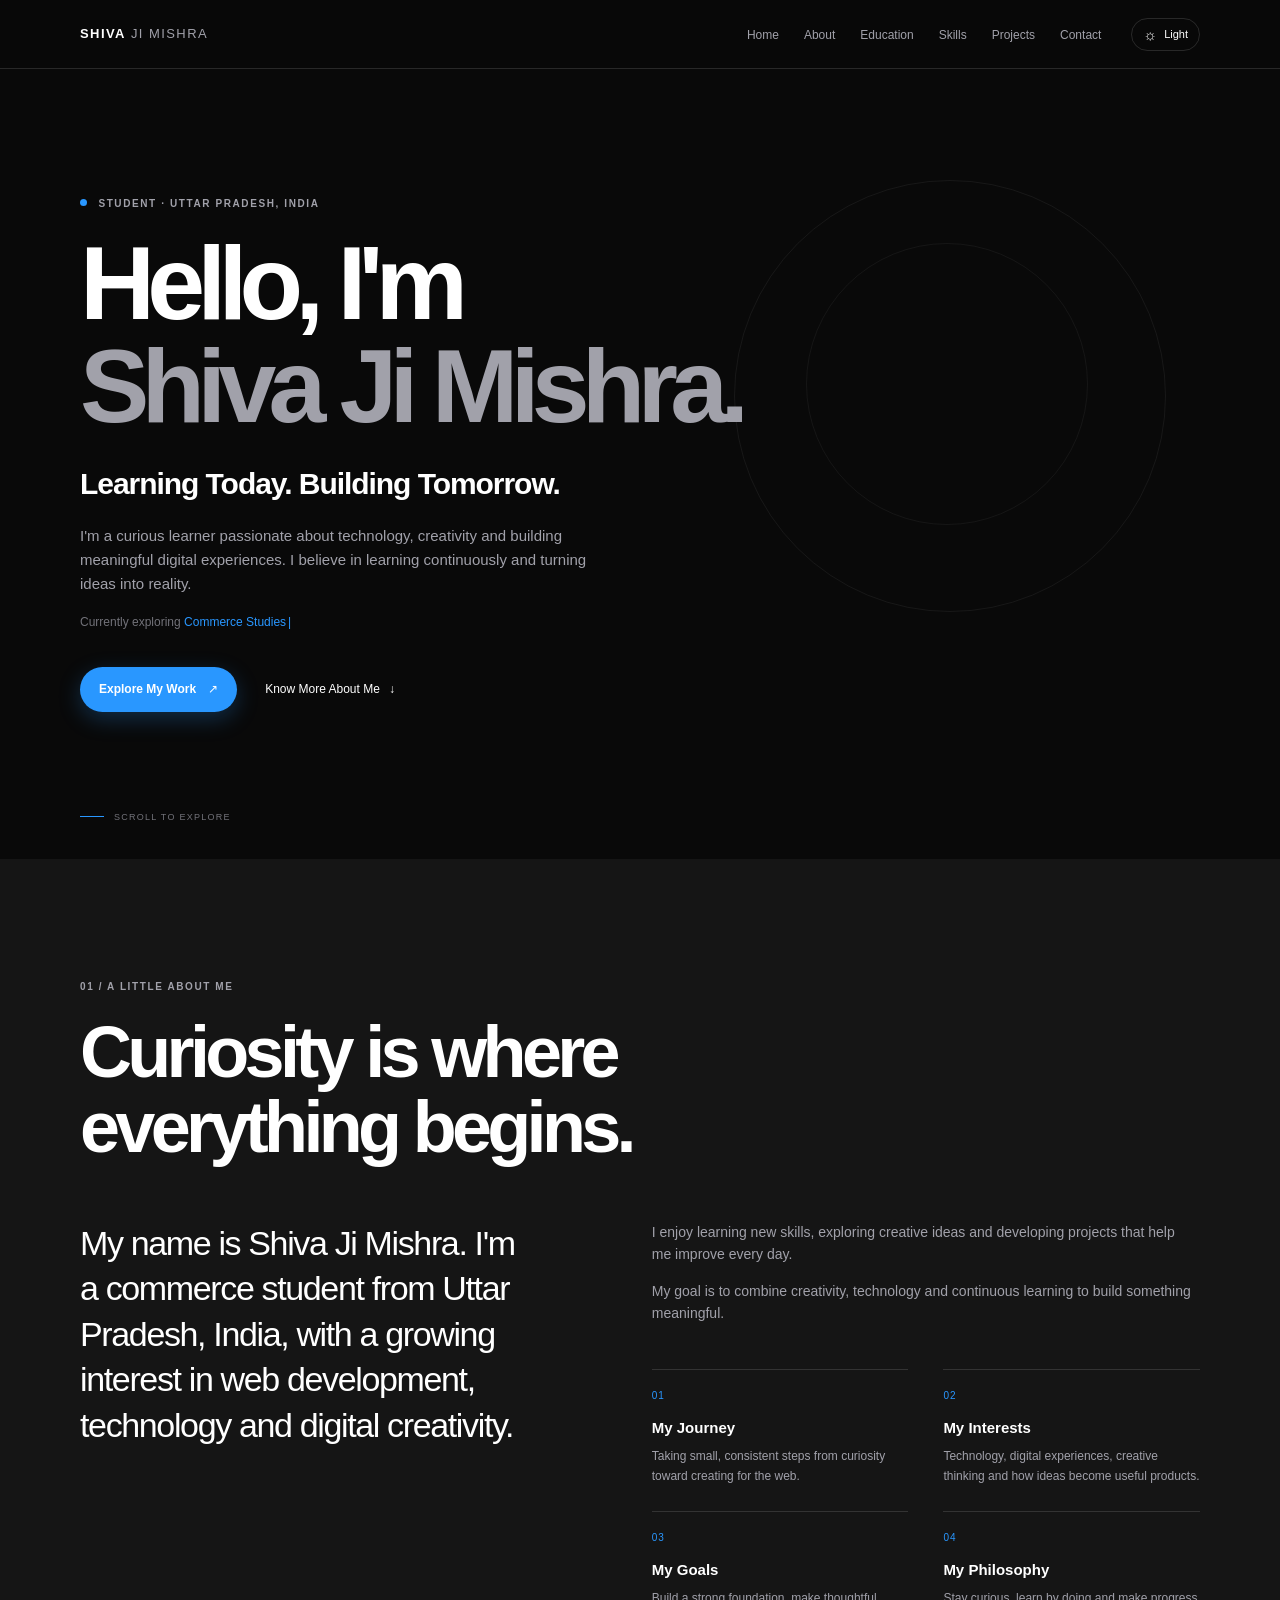
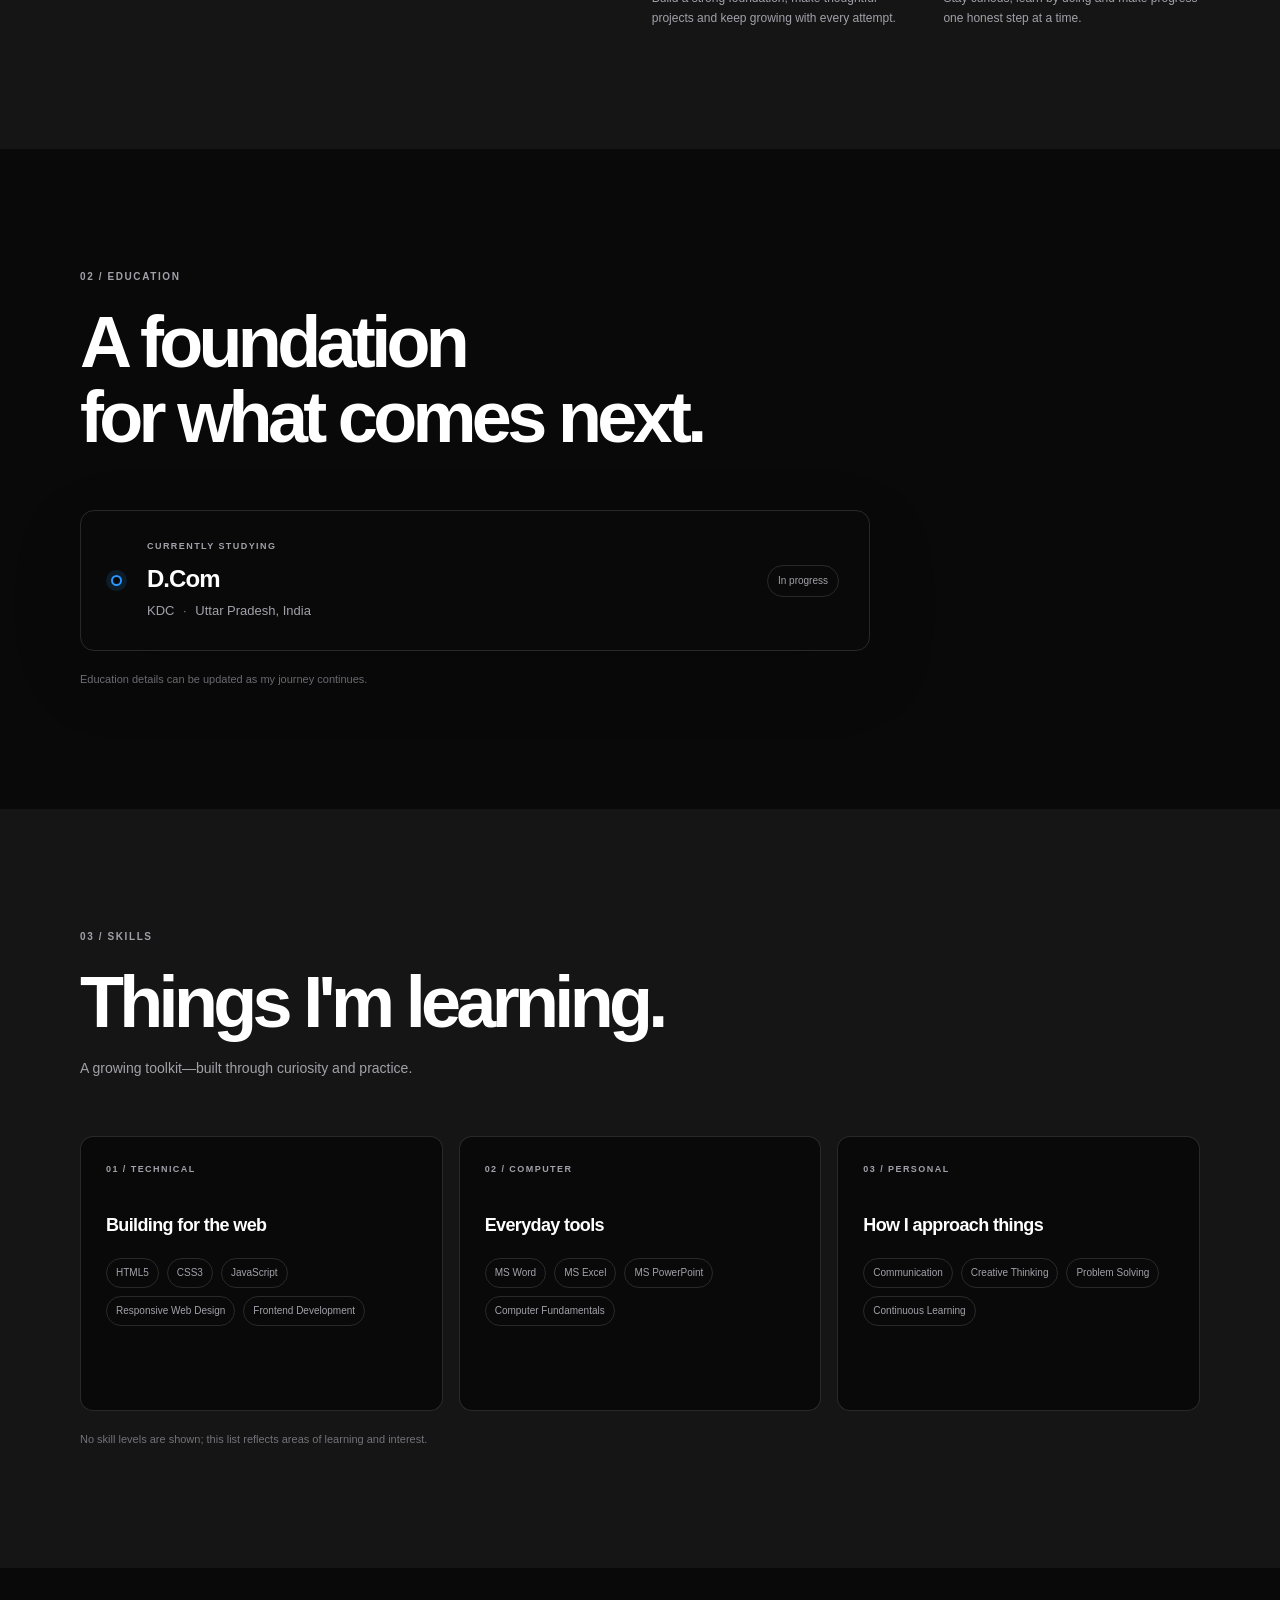
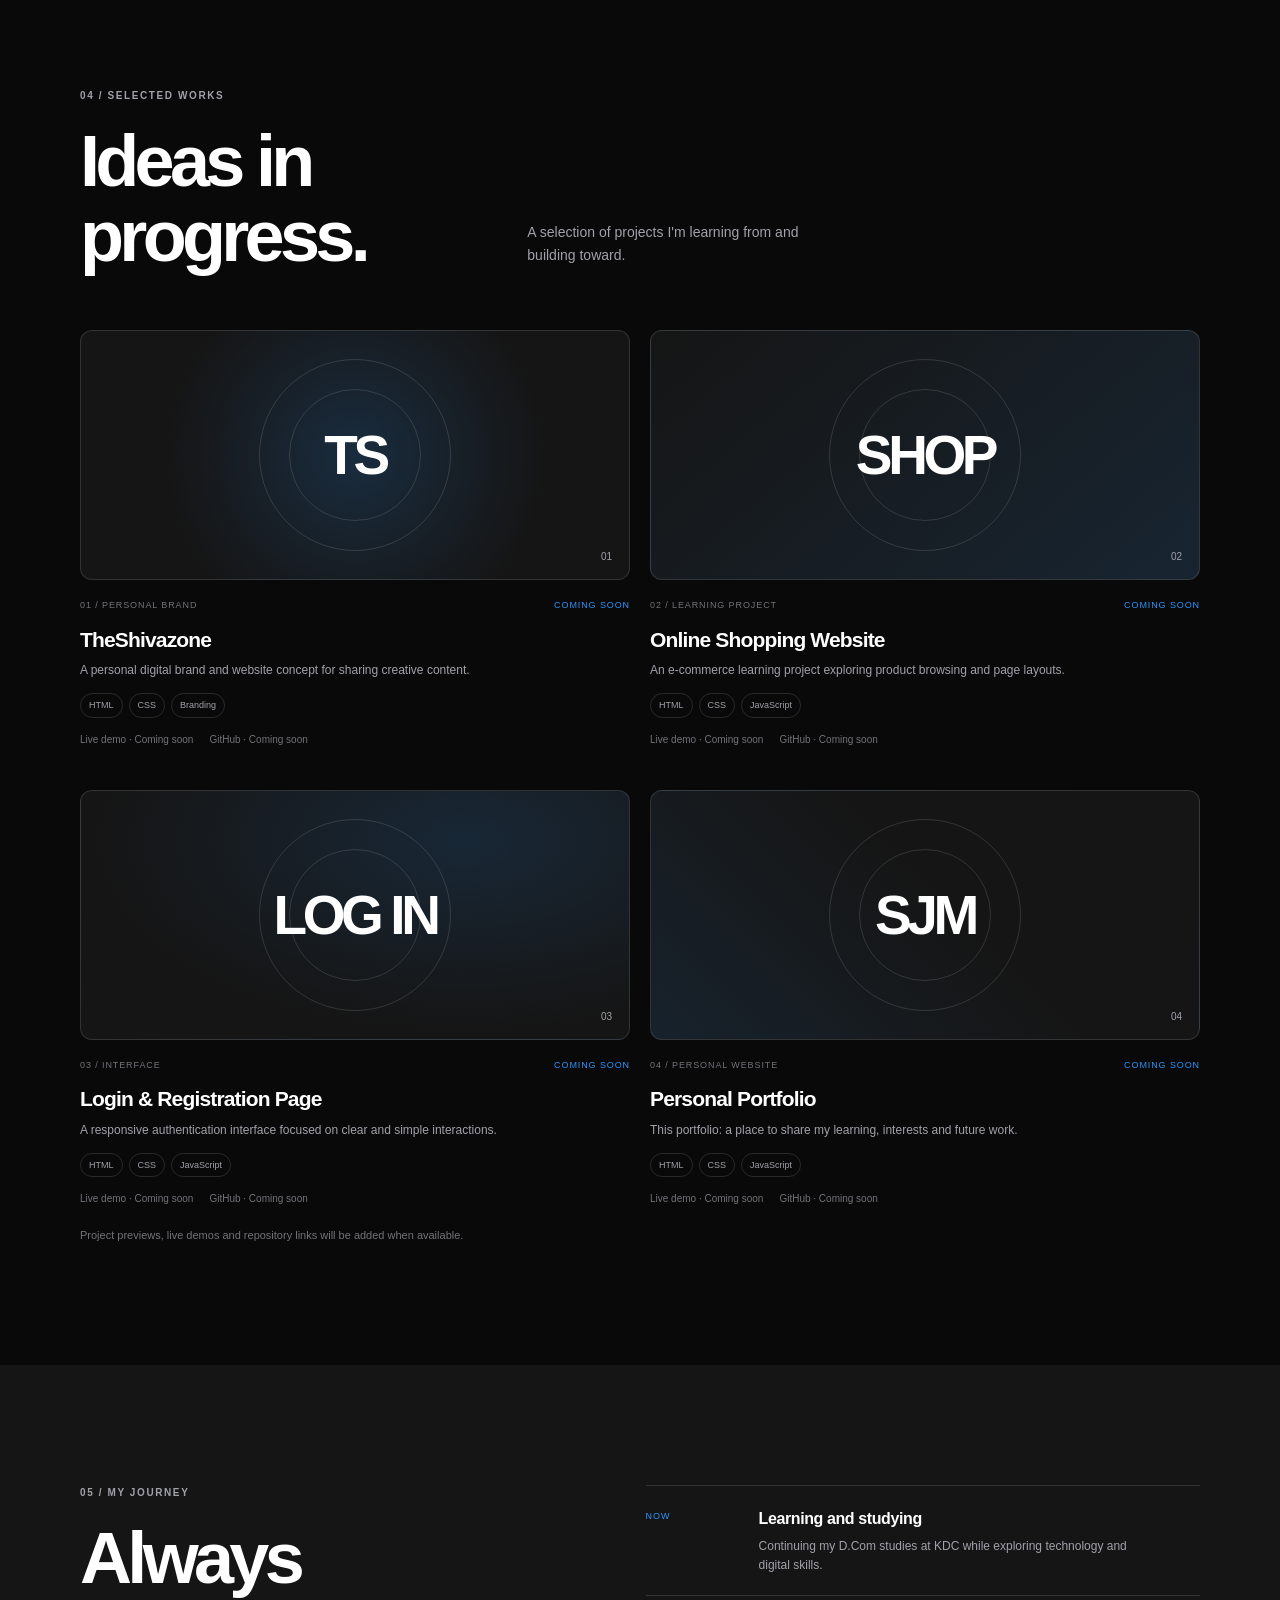
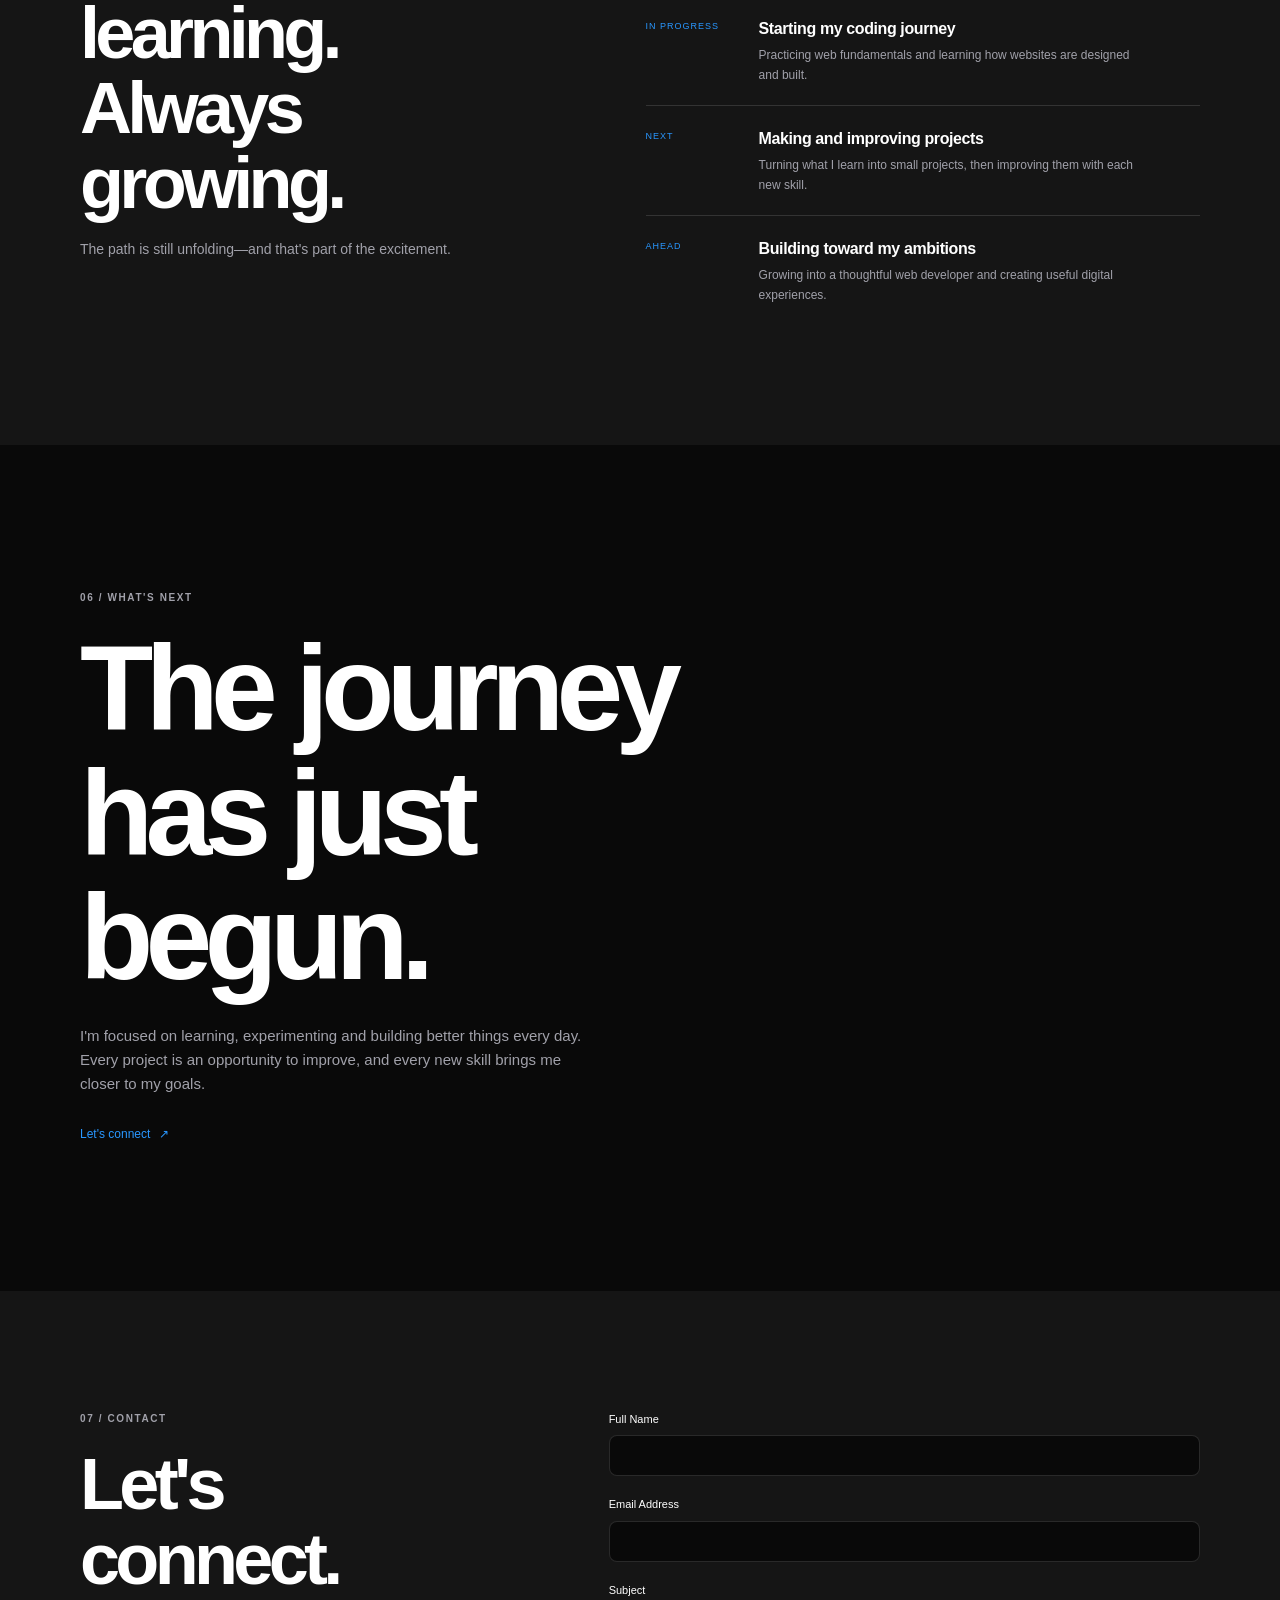
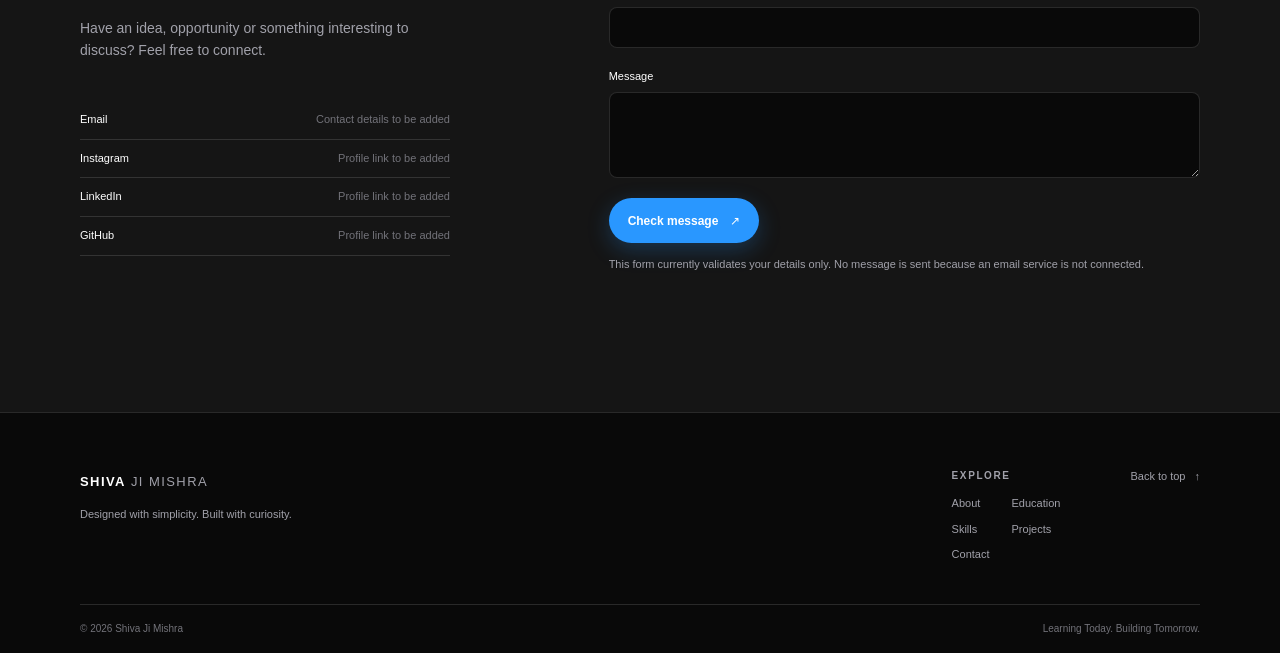
==== index.html @ 100d40f6 "Initial commit - Shiva Ji Mishra Portfolio" ====
<!doctype html>
<html lang="en" data-theme="dark">
<head>
  <meta charset="utf-8">
  <meta name="viewport" content="width=device-width, initial-scale=1">
  <meta name="color-scheme" content="dark light">
  <meta name="theme-color" content="#090909">
  <meta name="description" content="Explore the personal portfolio of Shiva Ji Mishra, featuring education, skills, web development projects and creative digital interests.">
  <meta property="og:type" content="website">
  <meta property="og:title" content="Shiva Ji Mishra | Personal Portfolio">
  <meta property="og:description" content="Learning today. Building tomorrow. Explore the work and journey of Shiva Ji Mishra.">
  <title>Shiva Ji Mishra | Personal Portfolio</title>
  <link rel="icon" href="data:image/svg+xml,%3Csvg xmlns='http://www.w3.org/2000/svg' viewBox='0 0 64 64'%3E%3Crect width='64' height='64' rx='16' fill='%23090909'/%3E%3Ctext x='50%25' y='54%25' dominant-baseline='middle' text-anchor='middle' font-family='Arial' font-size='30' font-weight='700' fill='white'%3ESM%3C/text%3E%3C/svg%3E">
  <link rel="stylesheet" href="css/style.css">
  <script src="js/script.js" defer></script>
</head>
<body>
  <a class="skip-link" href="#main">Skip to content</a>

  <header class="site-header">
    <nav class="nav shell" aria-label="Main navigation">
      <a class="wordmark" href="#home" aria-label="Shiva Ji Mishra, home">SHIVA <span>JI MISHRA</span></a>
      <button class="menu-toggle" type="button" aria-expanded="false" aria-controls="primary-menu" aria-label="Open navigation menu">
        <span></span><span></span>
      </button>
      <div class="nav-panel" id="primary-menu">
        <ul class="nav-links">
          <li><a href="#home">Home</a></li>
          <li><a href="#about">About</a></li>
          <li><a href="#education">Education</a></li>
          <li><a href="#skills">Skills</a></li>
          <li><a href="#projects">Projects</a></li>
          <li><a href="#contact">Contact</a></li>
        </ul>
        <button class="theme-toggle" type="button" aria-label="Switch to light mode" title="Switch to light mode">
          <span class="theme-icon" aria-hidden="true">☼</span>
          <span class="theme-label">Light</span>
        </button>
      </div>
    </nav>
  </header>

  <main id="main">
    <section class="hero section shell" id="home" aria-labelledby="hero-title">
      <div class="hero-copy reveal">
        <p class="eyebrow"><span class="status-dot"></span> STUDENT · UTTAR PRADESH, INDIA</p>
        <h1 id="hero-title">Hello, I'm<br><span class="hero-name">Shiva Ji Mishra.</span></h1>
        <p class="hero-tagline">Learning Today.<br class="mobile-break"> Building Tomorrow.</p>
        <p class="hero-intro">I'm a curious learner passionate about technology, creativity and building meaningful digital experiences. I believe in learning continuously and turning ideas into reality.</p>
        <p class="role-line">Currently exploring <span class="rotating-role" aria-live="polite">Web Development</span><span class="role-cursor" aria-hidden="true">|</span></p>
        <div class="hero-actions">
          <a class="button button-primary" href="#projects">Explore My Work <span aria-hidden="true">↗</span></a>
          <a class="text-link" href="#about">Know More About Me <span aria-hidden="true">↓</span></a>
        </div>
      </div>
      <a class="scroll-cue" href="#about" aria-label="Scroll to About section"><span></span> SCROLL TO EXPLORE</a>
    </section>

    <section class="section section-muted" id="about" aria-labelledby="about-title">
      <div class="shell">
        <div class="section-heading reveal">
          <p class="eyebrow">01 / A LITTLE ABOUT ME</p>
          <h2 id="about-title">Curiosity is where<br>everything begins.</h2>
        </div>
        <div class="about-layout">
          <p class="about-lead reveal">My name is Shiva Ji Mishra. I'm a commerce student from Uttar Pradesh, India, with a growing interest in web development, technology and digital creativity.</p>
          <div class="about-details reveal">
            <p>I enjoy learning new skills, exploring creative ideas and developing projects that help me improve every day.</p>
            <p>My goal is to combine creativity, technology and continuous learning to build something meaningful.</p>
            <div class="principles">
              <article><span>01</span><h3>My Journey</h3><p>Taking small, consistent steps from curiosity toward creating for the web.</p></article>
              <article><span>02</span><h3>My Interests</h3><p>Technology, digital experiences, creative thinking and how ideas become useful products.</p></article>
              <article><span>03</span><h3>My Goals</h3><p>Build a strong foundation, make thoughtful projects and keep growing with every attempt.</p></article>
              <article><span>04</span><h3>My Philosophy</h3><p>Stay curious, learn by doing and make progress one honest step at a time.</p></article>
            </div>
          </div>
        </div>
      </div>
    </section>

    <section class="section shell" id="education" aria-labelledby="education-title">
      <div class="section-heading reveal">
        <p class="eyebrow">02 / EDUCATION</p>
        <h2 id="education-title">A foundation<br>for what comes next.</h2>
      </div>
      <div class="education-card reveal">
        <div class="timeline-mark" aria-hidden="true"></div>
        <div>
          <p class="eyebrow">CURRENTLY STUDYING</p>
          <h3>D.Com</h3>
          <p>KDC <span class="separator">·</span> Uttar Pradesh, India</p>
        </div>
        <span class="education-status">In progress</span>
      </div>
      <p class="section-note">Education details can be updated as my journey continues.</p>
    </section>

    <section class="section section-muted" id="skills" aria-labelledby="skills-title">
      <div class="shell">
        <div class="section-heading reveal">
          <p class="eyebrow">03 / SKILLS</p>
          <h2 id="skills-title">Things I'm learning.</h2>
          <p class="heading-note">A growing toolkit—built through curiosity and practice.</p>
        </div>
        <div class="skill-grid">
          <article class="skill-card reveal">
            <p class="eyebrow">01 / TECHNICAL</p><h3>Building for the web</h3>
            <ul><li>HTML5</li><li>CSS3</li><li>JavaScript</li><li>Responsive Web Design</li><li>Frontend Development</li></ul>
          </article>
          <article class="skill-card reveal">
            <p class="eyebrow">02 / COMPUTER</p><h3>Everyday tools</h3>
            <ul><li>MS Word</li><li>MS Excel</li><li>MS PowerPoint</li><li>Computer Fundamentals</li></ul>
          </article>
          <article class="skill-card reveal">
            <p class="eyebrow">03 / PERSONAL</p><h3>How I approach things</h3>
            <ul><li>Communication</li><li>Creative Thinking</li><li>Problem Solving</li><li>Continuous Learning</li></ul>
          </article>
        </div>
        <p class="section-note">No skill levels are shown; this list reflects areas of learning and interest.</p>
      </div>
    </section>

    <section class="section shell" id="projects" aria-labelledby="projects-title">
      <div class="section-heading section-heading-row reveal">
        <div><p class="eyebrow">04 / SELECTED WORKS</p><h2 id="projects-title">Ideas in progress.</h2></div>
        <p class="heading-note">A selection of projects I'm learning from and building toward.</p>
      </div>
      <div class="project-grid">
        <article class="project-card reveal">
          <div class="project-art project-art-one" aria-hidden="true"><span>TS</span><i>01</i></div>
          <div class="project-meta"><span>01 / PERSONAL BRAND</span><span class="coming-soon">COMING SOON</span></div>
          <h3>TheShivazone</h3><p>A personal digital brand and website concept for sharing creative content.</p>
          <ul class="tag-list"><li>HTML</li><li>CSS</li><li>Branding</li></ul>
          <p class="project-links"><span>Live demo · Coming soon</span><span>GitHub · Coming soon</span></p>
        </article>
        <article class="project-card reveal">
          <div class="project-art project-art-two" aria-hidden="true"><span>SHOP</span><i>02</i></div>
          <div class="project-meta"><span>02 / LEARNING PROJECT</span><span class="coming-soon">COMING SOON</span></div>
          <h3>Online Shopping Website</h3><p>An e-commerce learning project exploring product browsing and page layouts.</p>
          <ul class="tag-list"><li>HTML</li><li>CSS</li><li>JavaScript</li></ul>
          <p class="project-links"><span>Live demo · Coming soon</span><span>GitHub · Coming soon</span></p>
        </article>
        <article class="project-card reveal">
          <div class="project-art project-art-three" aria-hidden="true"><span>LOG IN</span><i>03</i></div>
          <div class="project-meta"><span>03 / INTERFACE</span><span class="coming-soon">COMING SOON</span></div>
          <h3>Login &amp; Registration Page</h3><p>A responsive authentication interface focused on clear and simple interactions.</p>
          <ul class="tag-list"><li>HTML</li><li>CSS</li><li>JavaScript</li></ul>
          <p class="project-links"><span>Live demo · Coming soon</span><span>GitHub · Coming soon</span></p>
        </article>
        <article class="project-card reveal">
          <div class="project-art project-art-four" aria-hidden="true"><span>SJM</span><i>04</i></div>
          <div class="project-meta"><span>04 / PERSONAL WEBSITE</span><span class="coming-soon">COMING SOON</span></div>
          <h3>Personal Portfolio</h3><p>This portfolio: a place to share my learning, interests and future work.</p>
          <ul class="tag-list"><li>HTML</li><li>CSS</li><li>JavaScript</li></ul>
          <p class="project-links"><span>Live demo · Coming soon</span><span>GitHub · Coming soon</span></p>
        </article>
      </div>
      <p class="section-note">Project previews, live demos and repository links will be added when available.</p>
    </section>

    <section class="section section-muted" id="journey" aria-labelledby="journey-title">
      <div class="shell journey-layout">
        <div class="section-heading reveal">
          <p class="eyebrow">05 / MY JOURNEY</p>
          <h2 id="journey-title">Always learning.<br>Always growing.</h2>
          <p class="heading-note">The path is still unfolding—and that's part of the excitement.</p>
        </div>
        <ol class="journey-list">
          <li class="reveal"><span>NOW</span><div><h3>Learning and studying</h3><p>Continuing my D.Com studies at KDC while exploring technology and digital skills.</p></div></li>
          <li class="reveal"><span>IN PROGRESS</span><div><h3>Starting my coding journey</h3><p>Practicing web fundamentals and learning how websites are designed and built.</p></div></li>
          <li class="reveal"><span>NEXT</span><div><h3>Making and improving projects</h3><p>Turning what I learn into small projects, then improving them with each new skill.</p></div></li>
          <li class="reveal"><span>AHEAD</span><div><h3>Building toward my ambitions</h3><p>Growing into a thoughtful web developer and creating useful digital experiences.</p></div></li>
        </ol>
      </div>
    </section>

    <section class="future-section section shell reveal" aria-labelledby="future-title">
      <p class="eyebrow">06 / WHAT'S NEXT</p>
      <h2 id="future-title">The journey<br>has just begun.</h2>
      <p>I'm focused on learning, experimenting and building better things every day. Every project is an opportunity to improve, and every new skill brings me closer to my goals.</p>
      <a class="text-link" href="#contact">Let's connect <span aria-hidden="true">↗</span></a>
    </section>

    <section class="section section-muted" id="contact" aria-labelledby="contact-title">
      <div class="shell contact-layout">
        <div class="contact-copy reveal">
          <p class="eyebrow">07 / CONTACT</p>
          <h2 id="contact-title">Let's<br>connect.</h2>
          <p>Have an idea, opportunity or something interesting to discuss? Feel free to connect.</p>
          <div class="contact-links" aria-label="Social profiles">
            <p>Email <span>Contact details to be added</span></p>
            <p>Instagram <span>Profile link to be added</span></p>
            <p>LinkedIn <span>Profile link to be added</span></p>
            <p>GitHub <span>Profile link to be added</span></p>
          </div>
        </div>
        <form class="contact-form reveal" id="contact-form" novalidate>
          <label for="full-name">Full Name</label>
          <input id="full-name" name="name" type="text" autocomplete="name" required minlength="2">
          <label for="email">Email Address</label>
          <input id="email" name="email" type="email" autocomplete="email" required>
          <label for="subject">Subject</label>
          <input id="subject" name="subject" type="text" required>
          <label for="message">Message</label>
          <textarea id="message" name="message" rows="4" required minlength="10"></textarea>
          <button class="button button-primary" type="submit">Check message <span aria-hidden="true">↗</span></button>
          <p class="form-status" id="form-status" role="status" aria-live="polite">This form currently validates your details only. No message is sent because an email service is not connected.</p>
        </form>
      </div>
    </section>
  </main>

  <footer class="site-footer">
    <div class="shell footer-top">
      <div><a class="wordmark" href="#home">SHIVA <span>JI MISHRA</span></a><p>Designed with simplicity. Built with curiosity.</p></div>
      <div class="footer-nav"><p class="eyebrow">EXPLORE</p><a href="#about">About</a><a href="#education">Education</a><a href="#skills">Skills</a><a href="#projects">Projects</a><a href="#contact">Contact</a></div>
      <a class="back-to-top" href="#home">Back to top <span aria-hidden="true">↑</span></a>
    </div>
    <div class="shell footer-bottom"><span>© <span id="current-year"></span> Shiva Ji Mishra</span><span>Learning Today. Building Tomorrow.</span></div>
  </footer>
</body>
</html>
---- css/style.css ----
:root {
  color-scheme: dark;
  --bg: #090909;
  --surface: #151515;
  --surface-raised: #1b1b1d;
  --text: #fff;
  --muted: #a1a1aa;
  --faint: #727279;
  --accent: #2997ff;
  --line: rgba(255, 255, 255, .13);
  --header: rgba(9, 9, 9, .82);
  --shadow: 0 24px 70px rgba(0, 0, 0, .16);
  font-family: -apple-system, BlinkMacSystemFont, "Segoe UI", sans-serif;
  font-synthesis: none;
  text-rendering: optimizeLegibility;
  scroll-behavior: smooth;
  scroll-padding-top: 84px;
}

:root[data-theme="light"] {
  color-scheme: light;
  --bg: #fff;
  --surface: #f5f5f7;
  --surface-raised: #fff;
  --text: #1d1d1f;
  --muted: #6e6e73;
  --faint: #86868b;
  --accent: #0071e3;
  --line: rgba(29, 29, 31, .14);
  --header: rgba(255, 255, 255, .84);
  --shadow: 0 24px 70px rgba(29, 29, 31, .08);
}

* { box-sizing: border-box; }
body { margin: 0; background: var(--bg); color: var(--text); line-height: 1.6; transition: background-color .3s ease, color .3s ease; }
body, button, input, textarea { font-family: -apple-system, BlinkMacSystemFont, "Segoe UI", sans-serif; }
button, a { -webkit-tap-highlight-color: transparent; }
a { color: inherit; }
button { color: inherit; }
::selection { background: var(--accent); color: #fff; }
.shell { width: min(1120px, calc(100% - 64px)); margin-inline: auto; }
.section { padding-block: 120px; }
.section-muted { background: var(--surface); transition: background-color .3s ease; }
.skip-link { position: fixed; z-index: 1000; top: 10px; left: 10px; padding: 10px 14px; color: #fff; background: var(--accent); border-radius: 8px; transform: translateY(-160%); }
.skip-link:focus { transform: translateY(0); }

.site-header { position: sticky; z-index: 50; top: 0; background: var(--header); border-bottom: 1px solid var(--line); backdrop-filter: blur(18px); -webkit-backdrop-filter: blur(18px); }
.nav { min-height: 68px; display: flex; align-items: center; justify-content: space-between; gap: 30px; }
.wordmark { display: inline-flex; gap: 5px; text-decoration: none; font-size: 13px; font-weight: 750; letter-spacing: .11em; white-space: nowrap; }
.wordmark span { color: var(--muted); font-weight: 500; }
.nav-panel, .nav-links { display: flex; align-items: center; }
.nav-panel { gap: 30px; }
.nav-links { gap: 25px; padding: 0; margin: 0; list-style: none; }
.nav-links a, .footer-nav a { color: var(--muted); text-decoration: none; font-size: 12px; transition: color .2s ease; }
.nav-links a:hover, .footer-nav a:hover, .text-link:hover, .back-to-top:hover { color: var(--accent); }
.theme-toggle { display: inline-flex; align-items: center; gap: 7px; padding: 8px 11px; background: transparent; border: 1px solid var(--line); border-radius: 999px; font-size: 11px; cursor: pointer; transition: border-color .2s ease, color .2s ease; }
.theme-toggle:hover { border-color: var(--accent); color: var(--accent); }
.theme-icon { font-size: 15px; line-height: 1; }
.menu-toggle { display: none; }

.hero { position: relative; min-height: min(790px, calc(100svh - 68px)); display: flex; align-items: center; padding-block: 105px 125px; }
.hero::after { position: absolute; z-index: -1; top: 14%; right: 3%; width: min(38vw, 430px); aspect-ratio: 1; border: 1px solid var(--line); border-radius: 50%; content: ""; opacity: .46; }
.hero::before { position: absolute; z-index: -1; top: 22%; right: 10%; width: min(24vw, 280px); aspect-ratio: 1; border: 1px solid var(--line); border-radius: 50%; content: ""; opacity: .4; }
.hero-copy { max-width: 760px; }
.eyebrow { margin: 0 0 20px; color: var(--muted); font-size: 10px; font-weight: 650; letter-spacing: .16em; }
.status-dot { display: inline-block; width: 7px; height: 7px; margin-right: 7px; background: var(--accent); border-radius: 50%; vertical-align: 1px; }
h1, h2, h3, p { margin-top: 0; }
.hero h1 { margin-bottom: 22px; font-size: clamp(52px, 8.5vw, 104px); line-height: .99; letter-spacing: -.075em; font-weight: 650; }
.hero-name { color: var(--muted); }
.hero-tagline { margin-bottom: 16px; font-size: clamp(20px, 2.8vw, 30px); font-weight: 550; letter-spacing: -.035em; }
.hero-intro { max-width: 530px; margin-bottom: 17px; color: var(--muted); font-size: 15px; }
.role-line { min-height: 25px; margin-bottom: 29px; color: var(--faint); font-size: 12px; }
.rotating-role { color: var(--accent); }
.role-cursor { margin-left: 2px; color: var(--accent); animation: blink 1s step-end infinite; }
@keyframes blink { 50% { opacity: 0; } }
.hero-actions { display: flex; align-items: center; gap: 28px; }
.button { display: inline-flex; min-height: 45px; align-items: center; justify-content: center; gap: 12px; padding: 0 19px; border: 0; border-radius: 999px; font-size: 12px; font-weight: 600; text-decoration: none; cursor: pointer; transition: transform .2s ease, background-color .2s ease, box-shadow .2s ease; }
.button:hover { transform: translateY(-2px); }
.button-primary { background: var(--accent); color: #fff; box-shadow: 0 7px 22px color-mix(in srgb, var(--accent) 25%, transparent); }
.button-primary:hover { box-shadow: 0 10px 28px color-mix(in srgb, var(--accent) 38%, transparent); }
.text-link { display: inline-flex; align-items: center; gap: 9px; color: var(--text); font-size: 12px; text-decoration: none; transition: color .2s ease; }
.scroll-cue { position: absolute; bottom: 35px; left: 0; display: flex; align-items: center; gap: 10px; color: var(--faint); font-size: 9px; letter-spacing: .14em; text-decoration: none; }
.scroll-cue span { width: 24px; height: 1px; background: var(--accent); }
.mobile-break { display: none; }

.section-heading { max-width: 740px; margin-bottom: 56px; }
.section-heading h2, .contact-copy h2, .future-section h2 { margin: 0; font-size: clamp(42px, 6vw, 72px); font-weight: 600; line-height: 1.04; letter-spacing: -.065em; }
.heading-note { max-width: 380px; margin: 18px 0 0; color: var(--muted); font-size: 14px; }
.about-layout { display: grid; grid-template-columns: .9fr 1.1fr; gap: 11%; align-items: start; }
.about-lead { margin: 0; font-size: clamp(23px, 3vw, 34px); line-height: 1.34; letter-spacing: -.04em; }
.about-details { color: var(--muted); font-size: 14px; }
.about-details > p { max-width: 540px; }
.principles { display: grid; grid-template-columns: 1fr 1fr; gap: 25px 35px; margin-top: 45px; }
.principles article { border-top: 1px solid var(--line); padding-top: 13px; }
.principles article > span { color: var(--accent); font-size: 10px; letter-spacing: .1em; }
.principles h3 { margin: 10px 0 6px; color: var(--text); font-size: 15px; }
.principles p { margin: 0; font-size: 12px; line-height: 1.7; }

.education-card { position: relative; display: flex; align-items: center; gap: 25px; max-width: 790px; padding: 28px 30px; border: 1px solid var(--line); border-radius: 14px; box-shadow: var(--shadow); }
.timeline-mark { width: 11px; height: 11px; flex: 0 0 auto; border: 2px solid var(--accent); border-radius: 50%; box-shadow: 0 0 0 5px color-mix(in srgb, var(--accent) 13%, transparent); }
.education-card .eyebrow { margin-bottom: 6px; font-size: 9px; }
.education-card h3 { margin: 0 0 3px; font-size: 24px; letter-spacing: -.04em; }
.education-card p:last-child { margin: 0; color: var(--muted); font-size: 13px; }
.separator { padding-inline: 5px; color: var(--faint); }
.education-status { margin-left: auto; padding: 7px 10px; border: 1px solid var(--line); border-radius: 999px; color: var(--muted); font-size: 10px; white-space: nowrap; }
.section-note { margin: 20px 0 0; color: var(--faint); font-size: 11px; }

.skill-grid { display: grid; grid-template-columns: repeat(3, 1fr); gap: 16px; }
.skill-card { min-height: 275px; padding: 25px; background: var(--bg); border: 1px solid var(--line); border-radius: 13px; transition: transform .25s ease, border-color .25s ease, background-color .3s ease; }
.skill-card:hover { transform: translateY(-4px); border-color: color-mix(in srgb, var(--accent) 58%, var(--line)); }
.skill-card .eyebrow { margin-bottom: 35px; font-size: 9px; }
.skill-card h3 { margin-bottom: 18px; font-size: 18px; letter-spacing: -.035em; }
.skill-card ul, .tag-list { display: flex; flex-wrap: wrap; gap: 8px; padding: 0; margin: 0; list-style: none; }
.skill-card li, .tag-list li { padding: 6px 9px; border: 1px solid var(--line); border-radius: 999px; color: var(--muted); font-size: 10px; }

.section-heading-row { display: flex; align-items: end; justify-content: space-between; gap: 30px; }
.section-heading-row .heading-note { margin: 0 0 8px; }
.project-grid { display: grid; grid-template-columns: repeat(2, 1fr); gap: 42px 20px; }
.project-card { min-width: 0; }
.project-art { position: relative; display: grid; min-height: 250px; place-items: center; overflow: hidden; border: 1px solid var(--line); border-radius: 12px; background: var(--surface); transition: transform .35s ease, border-color .35s ease; }
.project-card:hover .project-art { transform: translateY(-4px); border-color: color-mix(in srgb, var(--accent) 45%, var(--line)); }
.project-art::before, .project-art::after { position: absolute; width: 190px; height: 190px; border: 1px solid var(--line); border-radius: 50%; content: ""; }
.project-art::after { width: 130px; height: 130px; }
.project-art span { position: relative; z-index: 1; color: var(--text); font-size: clamp(29px, 5vw, 55px); font-weight: 700; letter-spacing: -.08em; }
.project-art i { position: absolute; right: 17px; bottom: 14px; color: var(--muted); font-size: 10px; font-style: normal; }
.project-art-one { background: radial-gradient(circle at center, color-mix(in srgb, var(--accent) 18%, var(--surface)), var(--surface) 63%); }
.project-art-two { background: linear-gradient(140deg, var(--surface), color-mix(in srgb, var(--accent) 12%, var(--surface))); }
.project-art-three { background: radial-gradient(ellipse at 70% 20%, color-mix(in srgb, var(--accent) 14%, var(--surface)), var(--surface) 68%); }
.project-art-four { background: linear-gradient(45deg, color-mix(in srgb, var(--accent) 10%, var(--surface)), var(--surface) 55%); }
.project-meta { display: flex; justify-content: space-between; gap: 10px; margin-top: 18px; color: var(--faint); font-size: 9px; letter-spacing: .1em; }
.coming-soon { color: var(--accent); white-space: nowrap; }
.project-card h3 { margin: 10px 0 5px; font-size: 21px; letter-spacing: -.04em; }
.project-card > p:not(.project-links) { max-width: 460px; margin-bottom: 13px; color: var(--muted); font-size: 12px; }
.tag-list { gap: 6px; }
.tag-list li { padding: 4px 8px; font-size: 9px; }
.project-links { display: flex; flex-wrap: wrap; gap: 7px 16px; margin: 14px 0 0; color: var(--faint); font-size: 10px; }

.journey-layout { display: grid; grid-template-columns: .9fr 1.1fr; gap: 10%; }
.journey-layout .section-heading { margin-bottom: 0; }
.journey-list { padding: 0; margin: 0; list-style: none; }
.journey-list li { display: grid; grid-template-columns: 95px 1fr; gap: 18px; padding: 20px 0; border-top: 1px solid var(--line); }
.journey-list li > span { padding-top: 3px; color: var(--accent); font-size: 9px; letter-spacing: .11em; }
.journey-list h3 { margin: 0 0 5px; font-size: 16px; letter-spacing: -.025em; }
.journey-list p { max-width: 390px; margin: 0; color: var(--muted); font-size: 12px; }

.future-section { padding-block: 145px; }
.future-section h2 { max-width: 740px; font-size: clamp(56px, 10vw, 120px); }
.future-section > p:not(.eyebrow) { max-width: 520px; margin: 24px 0; color: var(--muted); font-size: 15px; }
.future-section .text-link { color: var(--accent); }

.contact-layout { display: grid; grid-template-columns: .8fr 1.2fr; gap: 12%; }
.contact-copy h2 { margin-bottom: 20px; }
.contact-copy > p:not(.eyebrow) { max-width: 330px; color: var(--muted); font-size: 14px; }
.contact-links { margin-top: 40px; }
.contact-links p { display: flex; justify-content: space-between; gap: 15px; max-width: 370px; padding: 10px 0; margin: 0; border-bottom: 1px solid var(--line); font-size: 11px; }
.contact-links span { color: var(--faint); text-align: right; }
.contact-form { display: grid; grid-template-columns: 1fr; }
.contact-form label { margin: 0 0 7px; font-size: 11px; }
.contact-form input, .contact-form textarea { width: 100%; margin-bottom: 20px; padding: 12px 13px; border: 1px solid var(--line); border-radius: 8px; outline: none; background: var(--bg); color: var(--text); font-size: 13px; transition: border-color .2s ease; }
.contact-form input:focus, .contact-form textarea:focus { border-color: var(--accent); }
.contact-form textarea { resize: vertical; }
.contact-form .button { justify-self: start; }
.form-status { min-height: 36px; margin: 13px 0 0; color: var(--muted); font-size: 11px; }

.site-footer { padding-top: 55px; border-top: 1px solid var(--line); }
.footer-top { display: grid; grid-template-columns: 1fr auto auto; align-items: start; gap: 70px; padding-bottom: 40px; }
.footer-top > div:first-child > p { margin: 12px 0 0; color: var(--muted); font-size: 11px; }
.footer-nav { display: grid; grid-template-columns: repeat(2, auto); gap: 8px 22px; }
.footer-nav .eyebrow { grid-column: 1 / -1; margin: 0 0 3px; }
.footer-nav a { font-size: 11px; }
.back-to-top { display: inline-flex; gap: 9px; color: var(--muted); font-size: 11px; text-decoration: none; transition: color .2s ease; }
.footer-bottom { display: flex; justify-content: space-between; gap: 20px; padding-block: 16px; border-top: 1px solid var(--line); color: var(--faint); font-size: 10px; }

.js .reveal { opacity: 0; transform: translateY(15px); transition: opacity .65s ease, transform .65s ease; }
.js .reveal.is-visible { opacity: 1; transform: translateY(0); }
:focus-visible { outline: 2px solid var(--accent); outline-offset: 4px; }

@media (max-width: 900px) {
  .shell { width: min(100% - 48px, 720px); }
  .section { padding-block: 90px; }
  .nav { min-height: 64px; }
  .menu-toggle { display: flex; width: 38px; height: 38px; flex-direction: column; align-items: center; justify-content: center; gap: 5px; border: 1px solid var(--line); border-radius: 50%; background: transparent; cursor: pointer; }
  .menu-toggle span { width: 14px; height: 1px; background: var(--text); transition: transform .2s ease; }
  .menu-toggle[aria-expanded="true"] span:first-child { transform: translateY(3px) rotate(45deg); }
  .menu-toggle[aria-expanded="true"] span:last-child { transform: translateY(-3px) rotate(-45deg); }
  .nav-panel { position: absolute; top: 64px; right: 0; left: 0; display: none; align-items: stretch; gap: 18px; padding: 20px 24px 24px; border-bottom: 1px solid var(--line); background: var(--bg); }
  .nav-panel.is-open { display: flex; flex-direction: column; }
  .nav-links { display: grid; grid-template-columns: repeat(2, 1fr); gap: 0; }
  .nav-links li { border-bottom: 1px solid var(--line); }
  .nav-links a { display: block; padding: 12px 0; font-size: 14px; }
  .theme-toggle { align-self: flex-start; }
  .hero { min-height: 720px; }
  .hero::after { right: 0; opacity: .25; }
  .hero::before { right: 8%; opacity: .2; }
  .about-layout, .journey-layout { grid-template-columns: 1fr; gap: 42px; }
  .about-lead { max-width: 650px; }
  .skill-grid { grid-template-columns: 1fr 1fr; }
  .skill-card:last-child { grid-column: 1 / -1; min-height: auto; }
  .contact-layout { grid-template-columns: 1fr 1.1fr; gap: 8%; }
}

@media (max-width: 600px) {
  .shell { width: calc(100% - 40px); }
  .section { padding-block: 76px; }
  .wordmark { font-size: 11px; }
  .hero { min-height: calc(100svh - 64px); min-height: max(650px, calc(100svh - 64px)); align-items: center; padding-block: 70px 100px; }
  .hero::after { top: 15%; right: -25%; width: 75vw; }
  .hero::before { top: 23%; right: -10%; width: 48vw; }
  .hero h1 { font-size: clamp(48px, 13vw, 72px); }
  .hero-intro { font-size: 14px; }
  .hero-actions { align-items: flex-start; flex-direction: column; gap: 18px; }
  .scroll-cue { bottom: 27px; }
  .mobile-break { display: initial; }
  .section-heading { margin-bottom: 37px; }
  .section-heading h2, .contact-copy h2 { font-size: clamp(40px, 11vw, 58px); }
  .principles { gap: 20px 15px; margin-top: 32px; }
  .principles p { font-size: 11px; }
  .education-card { align-items: flex-start; gap: 15px; padding: 22px 18px; }
  .education-status { align-self: center; padding: 6px 8px; font-size: 9px; }
  .skill-grid, .project-grid { grid-template-columns: 1fr; }
  .skill-card, .skill-card:last-child { min-height: auto; grid-column: auto; }
  .skill-card .eyebrow { margin-bottom: 23px; }
  .section-heading-row { align-items: flex-start; flex-direction: column; gap: 12px; }
  .project-art { min-height: 210px; }
  .journey-list li { grid-template-columns: 76px 1fr; gap: 12px; }
  .future-section h2 { font-size: clamp(54px, 15vw, 82px); }
  .future-section > p:not(.eyebrow) { font-size: 14px; }
  .contact-layout { grid-template-columns: 1fr; gap: 42px; }
  .contact-links { margin-top: 28px; }
  .footer-top { grid-template-columns: 1fr auto; gap: 30px 20px; }
  .footer-nav { grid-row: 2; }
  .back-to-top { align-self: start; justify-self: end; }
  .footer-bottom { align-items: flex-start; flex-direction: column; gap: 5px; }
}

@media (prefers-reduced-motion: reduce) {
  *, *::before, *::after { scroll-behavior: auto !important; animation-duration: .01ms !important; animation-iteration-count: 1 !important; transition-duration: .01ms !important; }
  .js .reveal { opacity: 1; transform: none; }
}
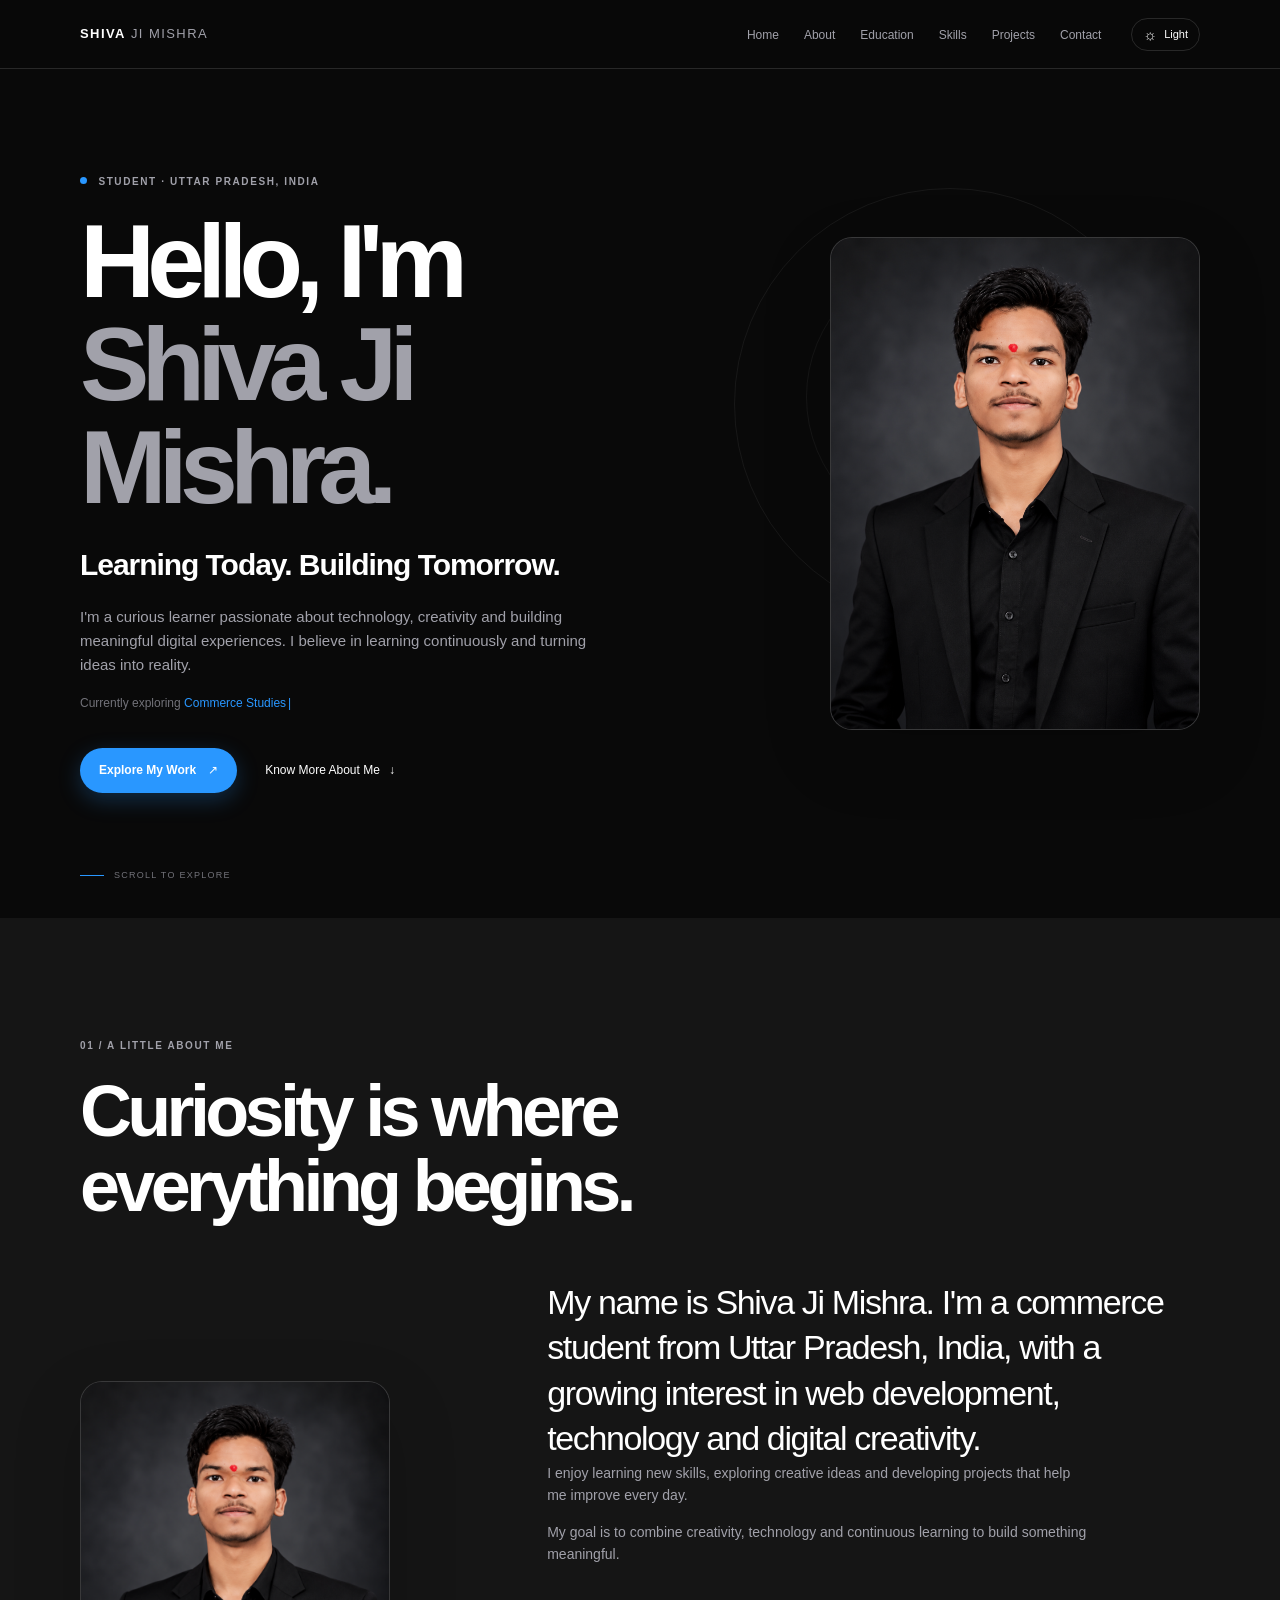
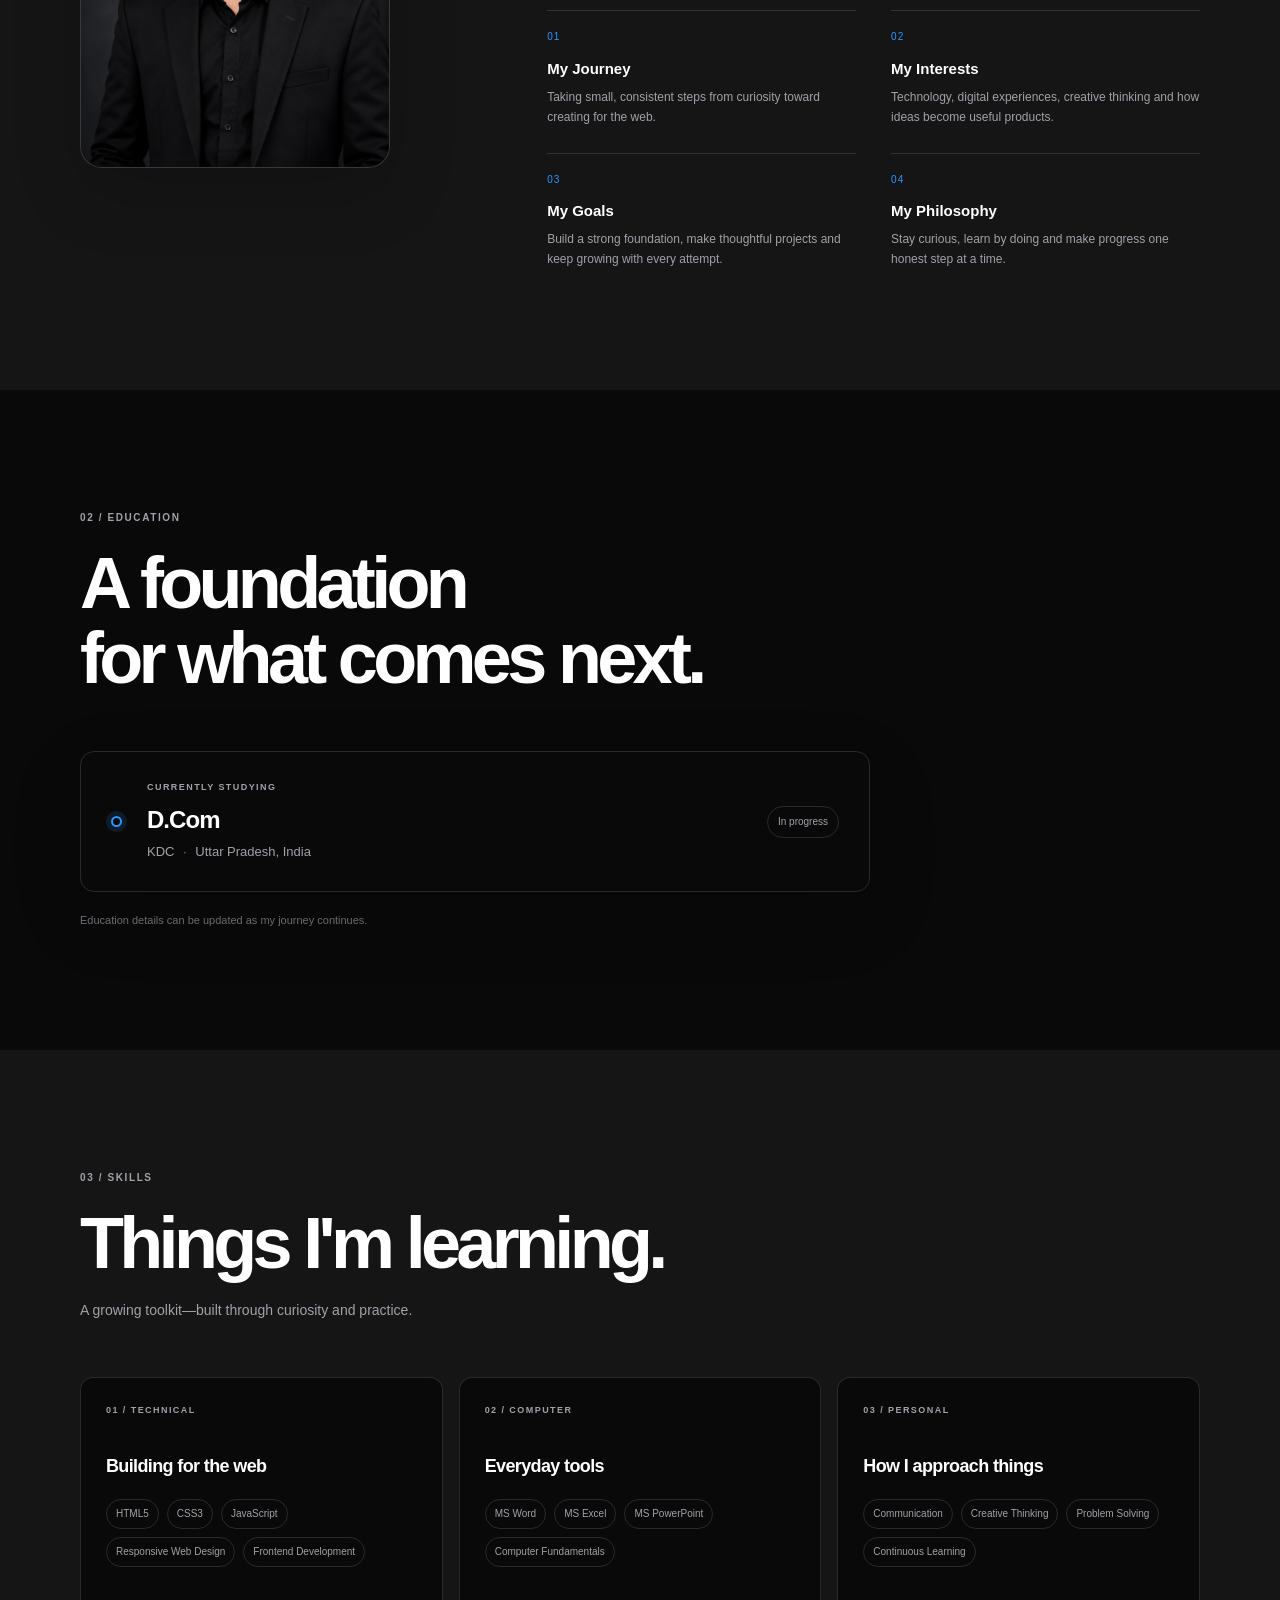
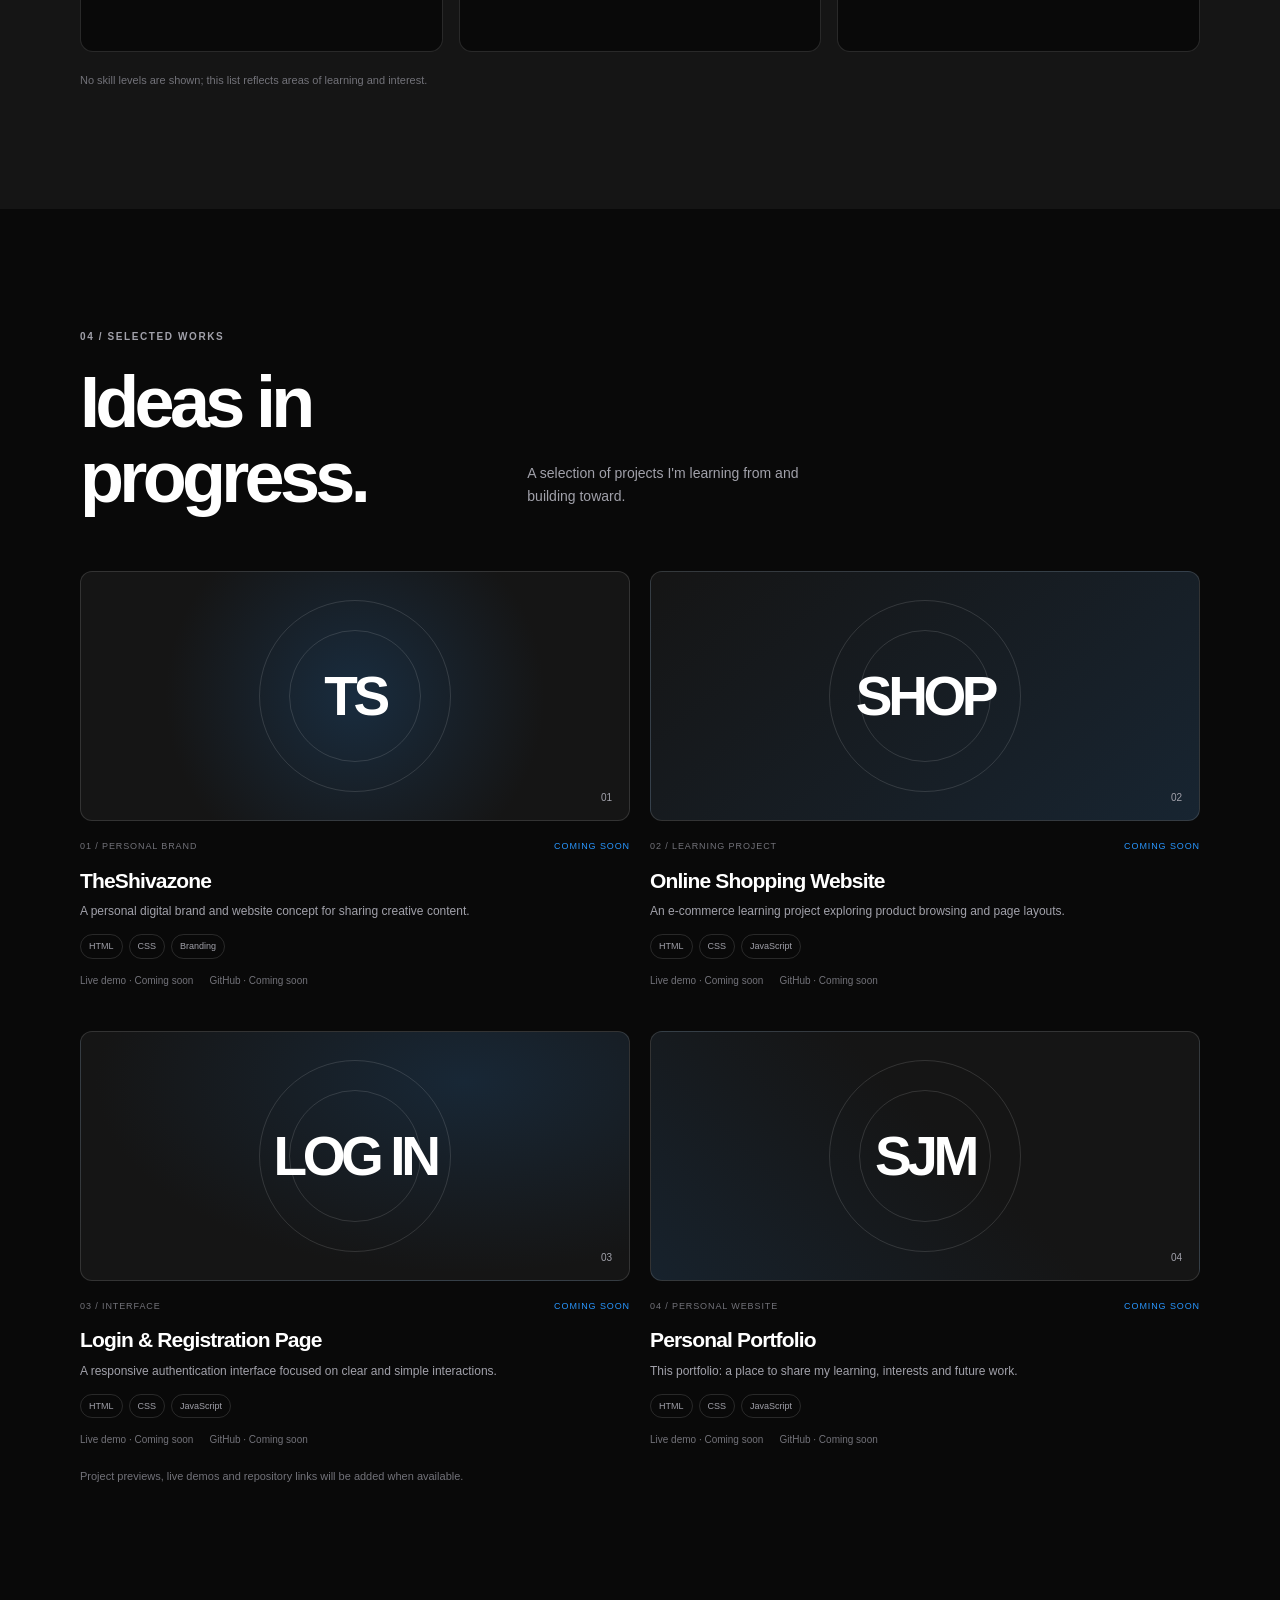
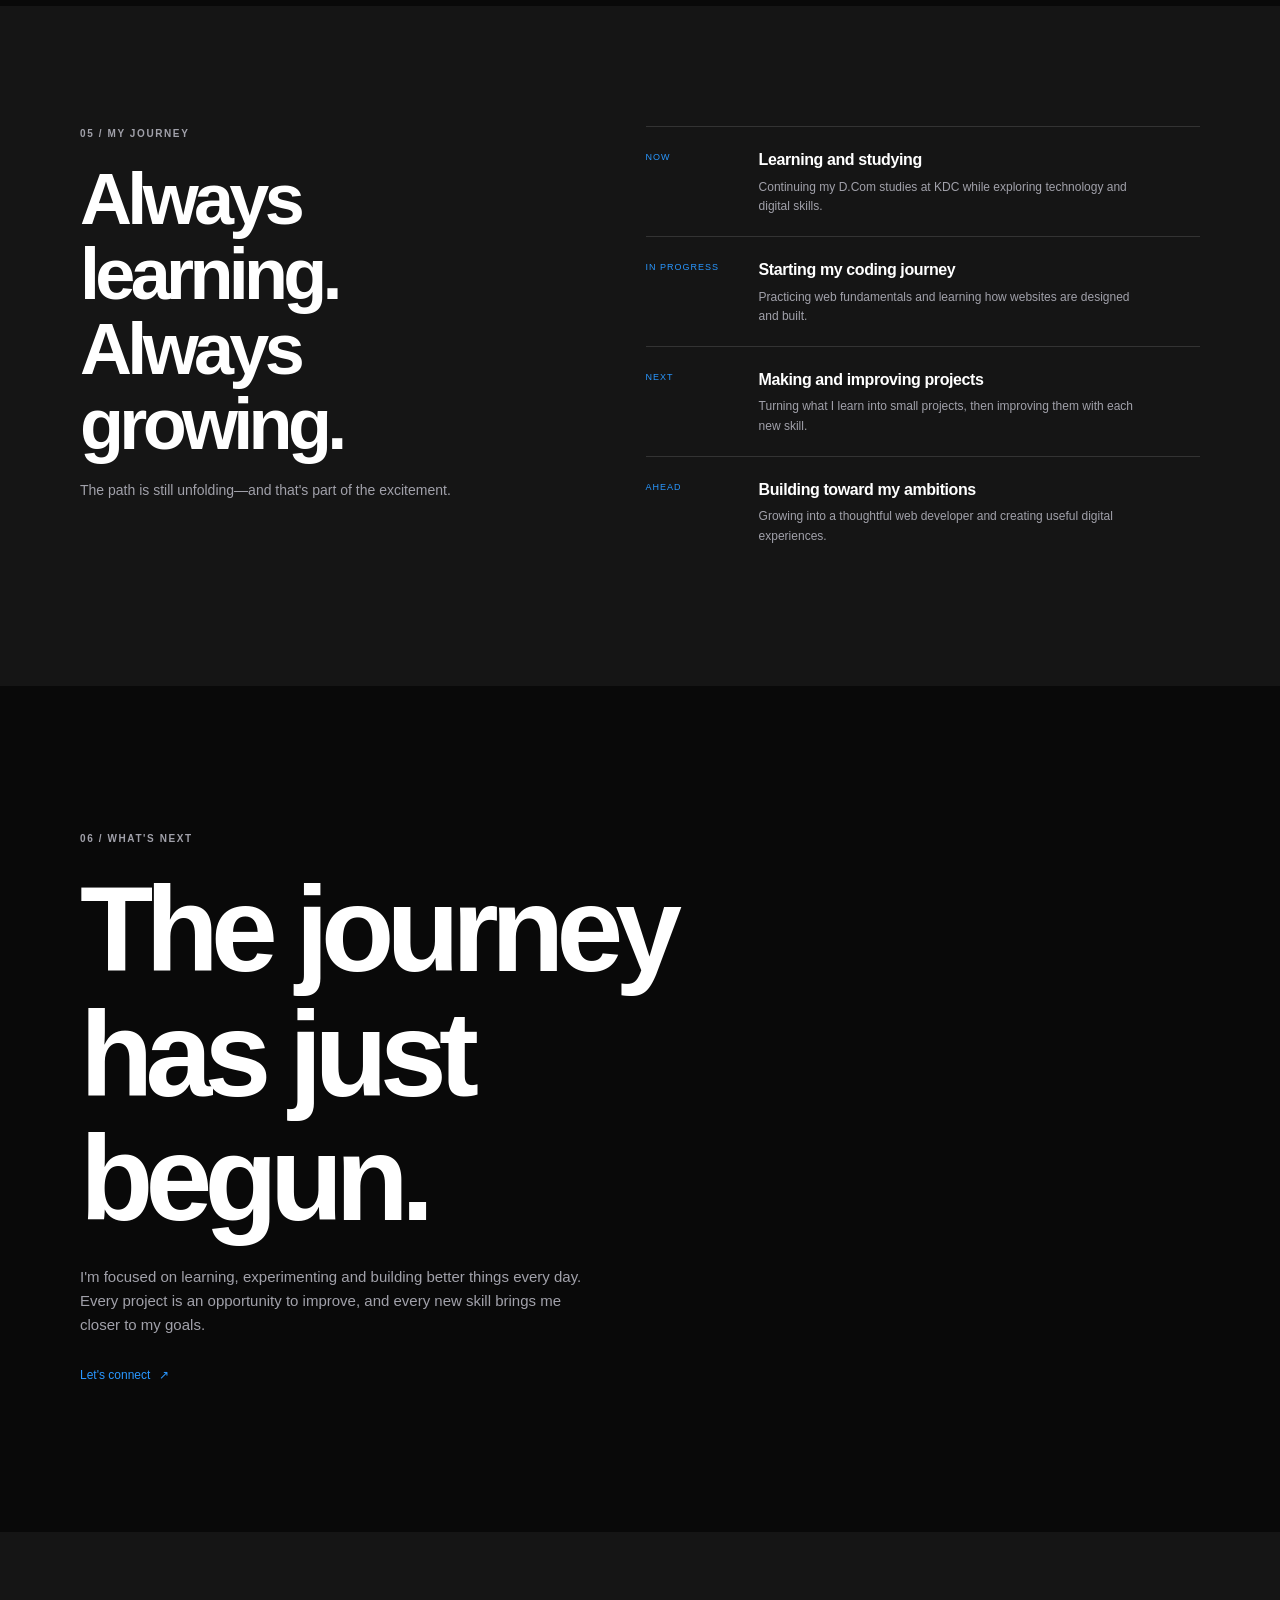
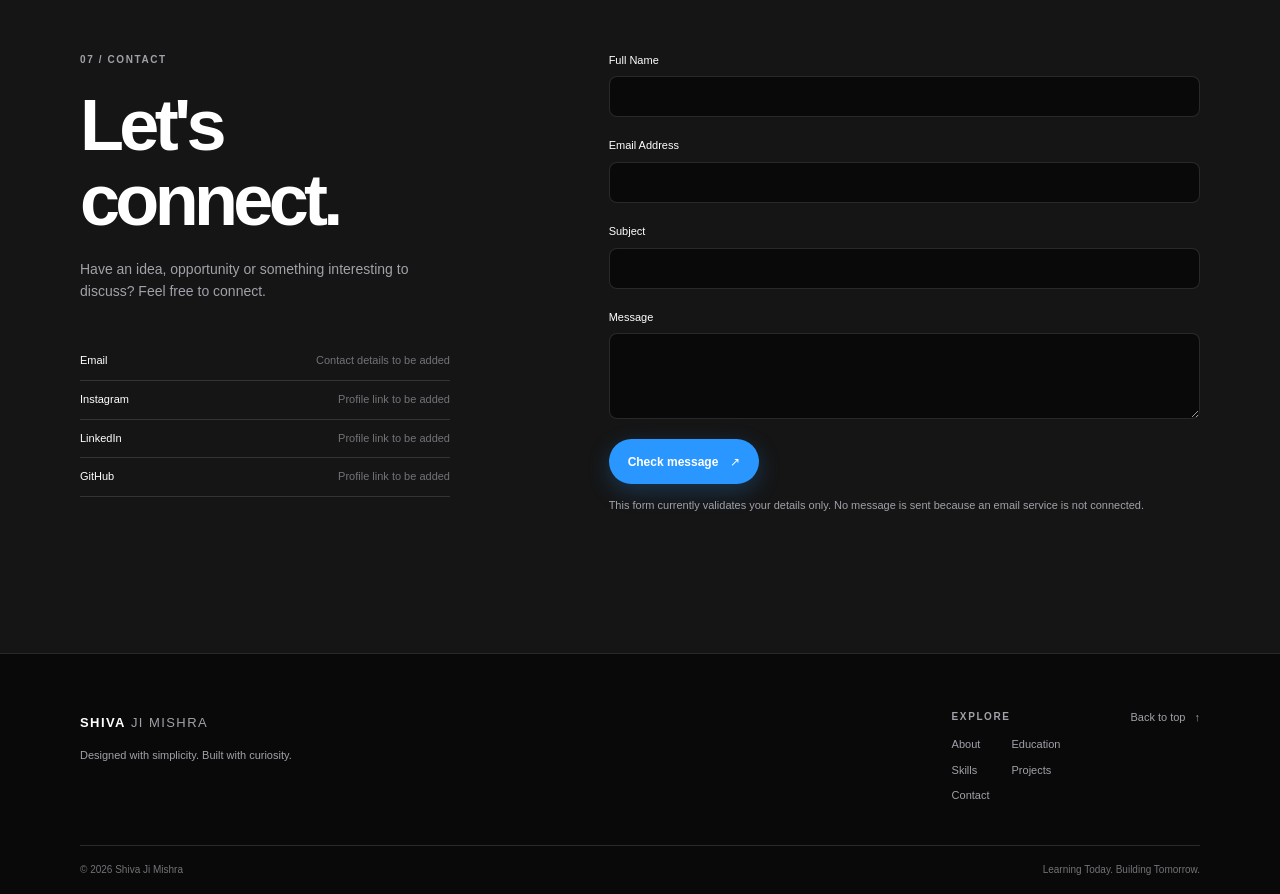
==== commit 4923dd72: "Update portfolio with professional profile photo" ====
--- a/index.html
+++ b/index.html
@@ -53,6 +53,9 @@
           <a class="text-link" href="#about">Know More About Me <span aria-hidden="true">↓</span></a>
         </div>
       </div>
+      <figure class="hero-portrait profile-photo reveal">
+        <img src="assets/images/shiva-profile.png" alt="Shiva Ji Mishra Professional Profile Photo" width="768" height="960" fetchpriority="high">
+      </figure>
       <a class="scroll-cue" href="#about" aria-label="Scroll to About section"><span></span> SCROLL TO EXPLORE</a>
     </section>
 
@@ -63,15 +66,20 @@
           <h2 id="about-title">Curiosity is where<br>everything begins.</h2>
         </div>
         <div class="about-layout">
-          <p class="about-lead reveal">My name is Shiva Ji Mishra. I'm a commerce student from Uttar Pradesh, India, with a growing interest in web development, technology and digital creativity.</p>
-          <div class="about-details reveal">
-            <p>I enjoy learning new skills, exploring creative ideas and developing projects that help me improve every day.</p>
-            <p>My goal is to combine creativity, technology and continuous learning to build something meaningful.</p>
-            <div class="principles">
-              <article><span>01</span><h3>My Journey</h3><p>Taking small, consistent steps from curiosity toward creating for the web.</p></article>
-              <article><span>02</span><h3>My Interests</h3><p>Technology, digital experiences, creative thinking and how ideas become useful products.</p></article>
-              <article><span>03</span><h3>My Goals</h3><p>Build a strong foundation, make thoughtful projects and keep growing with every attempt.</p></article>
-              <article><span>04</span><h3>My Philosophy</h3><p>Stay curious, learn by doing and make progress one honest step at a time.</p></article>
+          <figure class="about-portrait profile-photo reveal">
+            <img src="assets/images/shiva-profile.png" alt="Shiva Ji Mishra Professional Profile Photo" width="768" height="960" loading="lazy">
+          </figure>
+          <div class="about-content">
+            <p class="about-lead reveal">My name is Shiva Ji Mishra. I'm a commerce student from Uttar Pradesh, India, with a growing interest in web development, technology and digital creativity.</p>
+            <div class="about-details reveal">
+              <p>I enjoy learning new skills, exploring creative ideas and developing projects that help me improve every day.</p>
+              <p>My goal is to combine creativity, technology and continuous learning to build something meaningful.</p>
+              <div class="principles">
+                <article><span>01</span><h3>My Journey</h3><p>Taking small, consistent steps from curiosity toward creating for the web.</p></article>
+                <article><span>02</span><h3>My Interests</h3><p>Technology, digital experiences, creative thinking and how ideas become useful products.</p></article>
+                <article><span>03</span><h3>My Goals</h3><p>Build a strong foundation, make thoughtful projects and keep growing with every attempt.</p></article>
+                <article><span>04</span><h3>My Philosophy</h3><p>Stay curious, learn by doing and make progress one honest step at a time.</p></article>
+              </div>
             </div>
           </div>
         </div>
--- a/css/style.css
+++ b/css/style.css
@@ -58,10 +58,14 @@
 .theme-icon { font-size: 15px; line-height: 1; }
 .menu-toggle { display: none; }
 
-.hero { position: relative; min-height: min(790px, calc(100svh - 68px)); display: flex; align-items: center; padding-block: 105px 125px; }
+.hero { position: relative; min-height: min(790px, calc(100svh - 68px)); display: grid; grid-template-columns: minmax(0, 1fr) minmax(270px, .68fr); align-items: center; gap: clamp(35px, 6vw, 76px); padding-block: 105px 125px; }
 .hero::after { position: absolute; z-index: -1; top: 14%; right: 3%; width: min(38vw, 430px); aspect-ratio: 1; border: 1px solid var(--line); border-radius: 50%; content: ""; opacity: .46; }
 .hero::before { position: absolute; z-index: -1; top: 22%; right: 10%; width: min(24vw, 280px); aspect-ratio: 1; border: 1px solid var(--line); border-radius: 50%; content: ""; opacity: .4; }
 .hero-copy { max-width: 760px; }
+.profile-photo { overflow: hidden; margin: 0; border: 1px solid var(--line); border-radius: 22px; background: var(--surface-raised); box-shadow: var(--shadow); }
+.profile-photo img { display: block; width: 100%; height: 100%; object-fit: cover; object-position: center 30%; transition: transform .45s ease; }
+.profile-photo:hover img { transform: scale(1.025); }
+.hero-portrait { width: min(100%, 370px); aspect-ratio: 3 / 4; justify-self: end; }
 .eyebrow { margin: 0 0 20px; color: var(--muted); font-size: 10px; font-weight: 650; letter-spacing: .16em; }
 .status-dot { display: inline-block; width: 7px; height: 7px; margin-right: 7px; background: var(--accent); border-radius: 50%; vertical-align: 1px; }
 h1, h2, h3, p { margin-top: 0; }
@@ -86,7 +90,9 @@
 .section-heading { max-width: 740px; margin-bottom: 56px; }
 .section-heading h2, .contact-copy h2, .future-section h2 { margin: 0; font-size: clamp(42px, 6vw, 72px); font-weight: 600; line-height: 1.04; letter-spacing: -.065em; }
 .heading-note { max-width: 380px; margin: 18px 0 0; color: var(--muted); font-size: 14px; }
-.about-layout { display: grid; grid-template-columns: .9fr 1.1fr; gap: 11%; align-items: start; }
+.about-layout { display: grid; grid-template-columns: minmax(240px, .72fr) minmax(0, 1.28fr); gap: clamp(40px, 8vw, 100px); align-items: center; }
+.about-portrait { width: min(100%, 310px); aspect-ratio: 4 / 5; }
+.about-content { min-width: 0; }
 .about-lead { margin: 0; font-size: clamp(23px, 3vw, 34px); line-height: 1.34; letter-spacing: -.04em; }
 .about-details { color: var(--muted); font-size: 14px; }
 .about-details > p { max-width: 540px; }
@@ -189,10 +195,13 @@
   .nav-links li { border-bottom: 1px solid var(--line); }
   .nav-links a { display: block; padding: 12px 0; font-size: 14px; }
   .theme-toggle { align-self: flex-start; }
-  .hero { min-height: 720px; }
+  .hero { min-height: 0; grid-template-columns: 1fr; gap: 38px; padding-block: 80px 125px; }
+  .hero-portrait { width: min(320px, 76vw); justify-self: center; }
   .hero::after { right: 0; opacity: .25; }
   .hero::before { right: 8%; opacity: .2; }
   .about-layout, .journey-layout { grid-template-columns: 1fr; gap: 42px; }
+  .about-portrait { width: min(280px, 76vw); justify-self: center; }
+  .about-layout { align-items: start; }
   .about-lead { max-width: 650px; }
   .skill-grid { grid-template-columns: 1fr 1fr; }
   .skill-card:last-child { grid-column: 1 / -1; min-height: auto; }
@@ -203,7 +212,7 @@
   .shell { width: calc(100% - 40px); }
   .section { padding-block: 76px; }
   .wordmark { font-size: 11px; }
-  .hero { min-height: calc(100svh - 64px); min-height: max(650px, calc(100svh - 64px)); align-items: center; padding-block: 70px 100px; }
+  .hero { min-height: 0; overflow-x: clip; align-items: center; gap: 32px; padding-block: 70px 100px; }
   .hero::after { top: 15%; right: -25%; width: 75vw; }
   .hero::before { top: 23%; right: -10%; width: 48vw; }
   .hero h1 { font-size: clamp(48px, 13vw, 72px); }
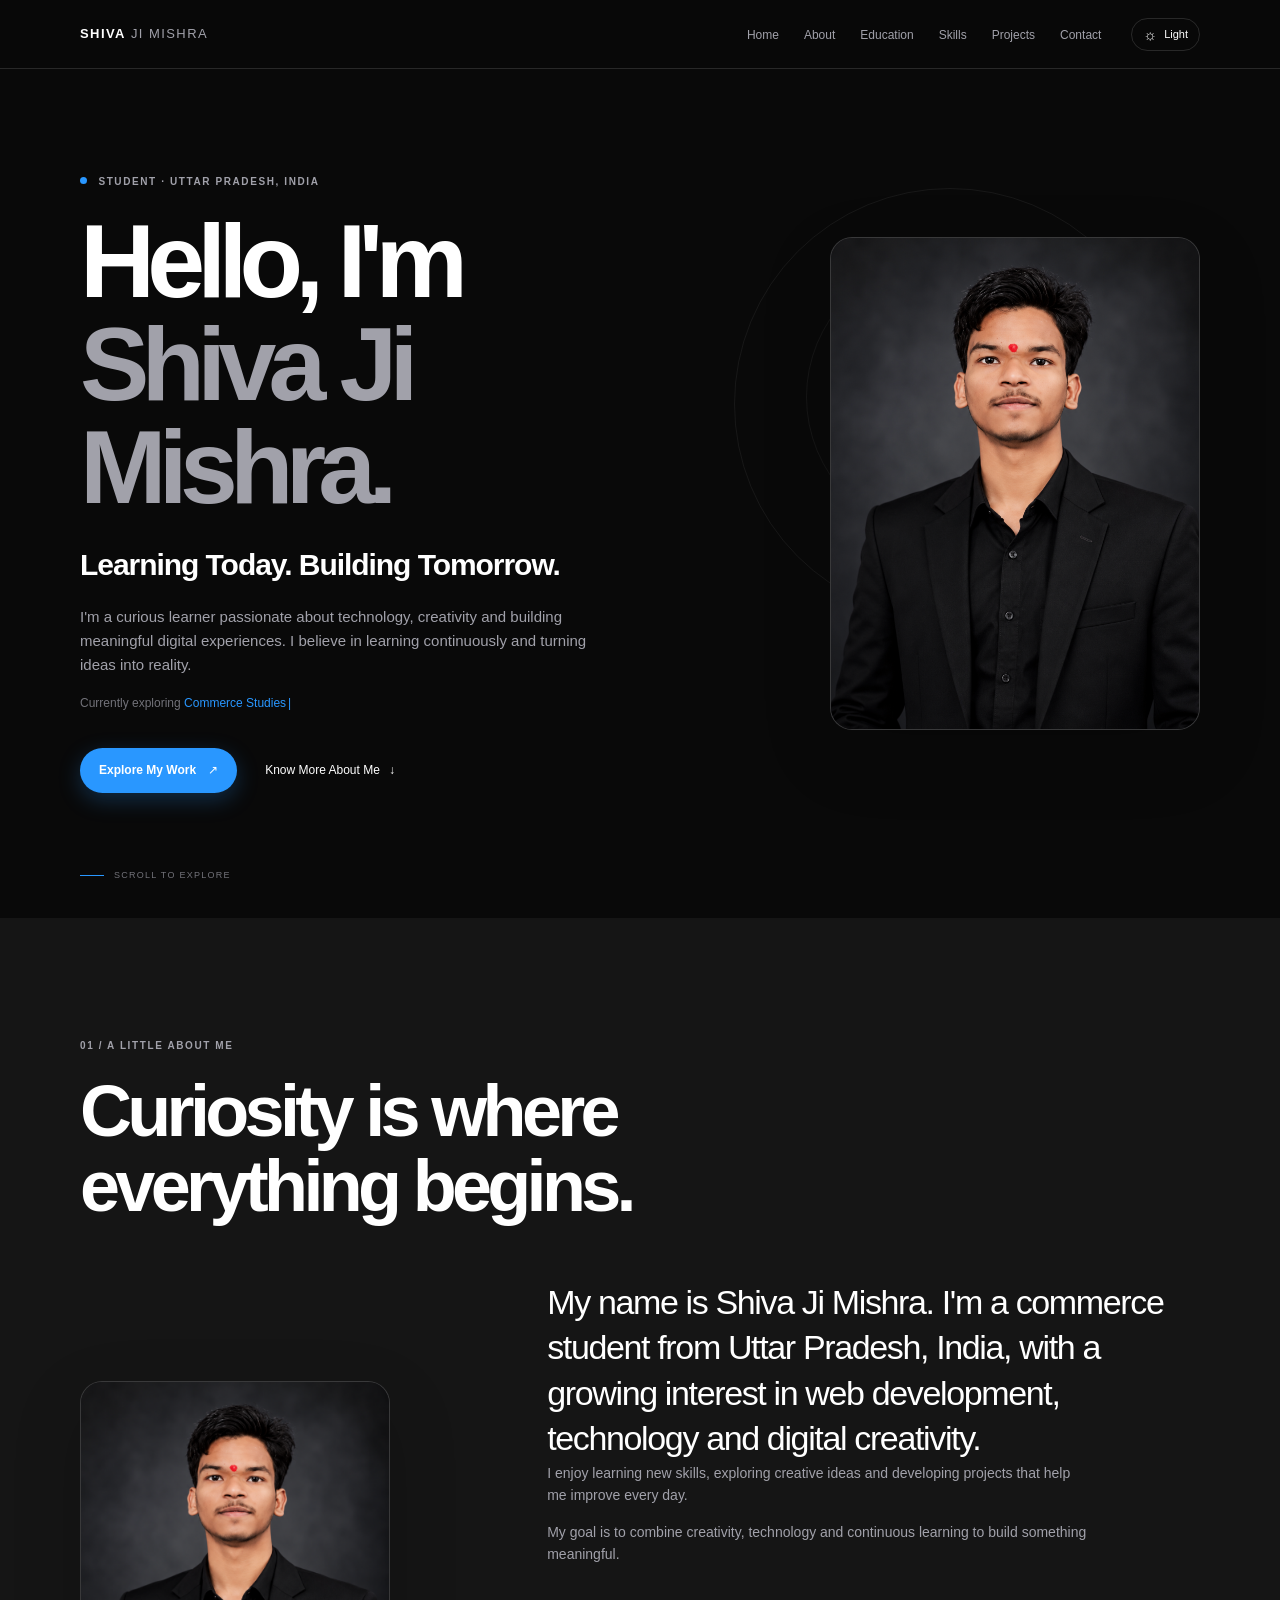
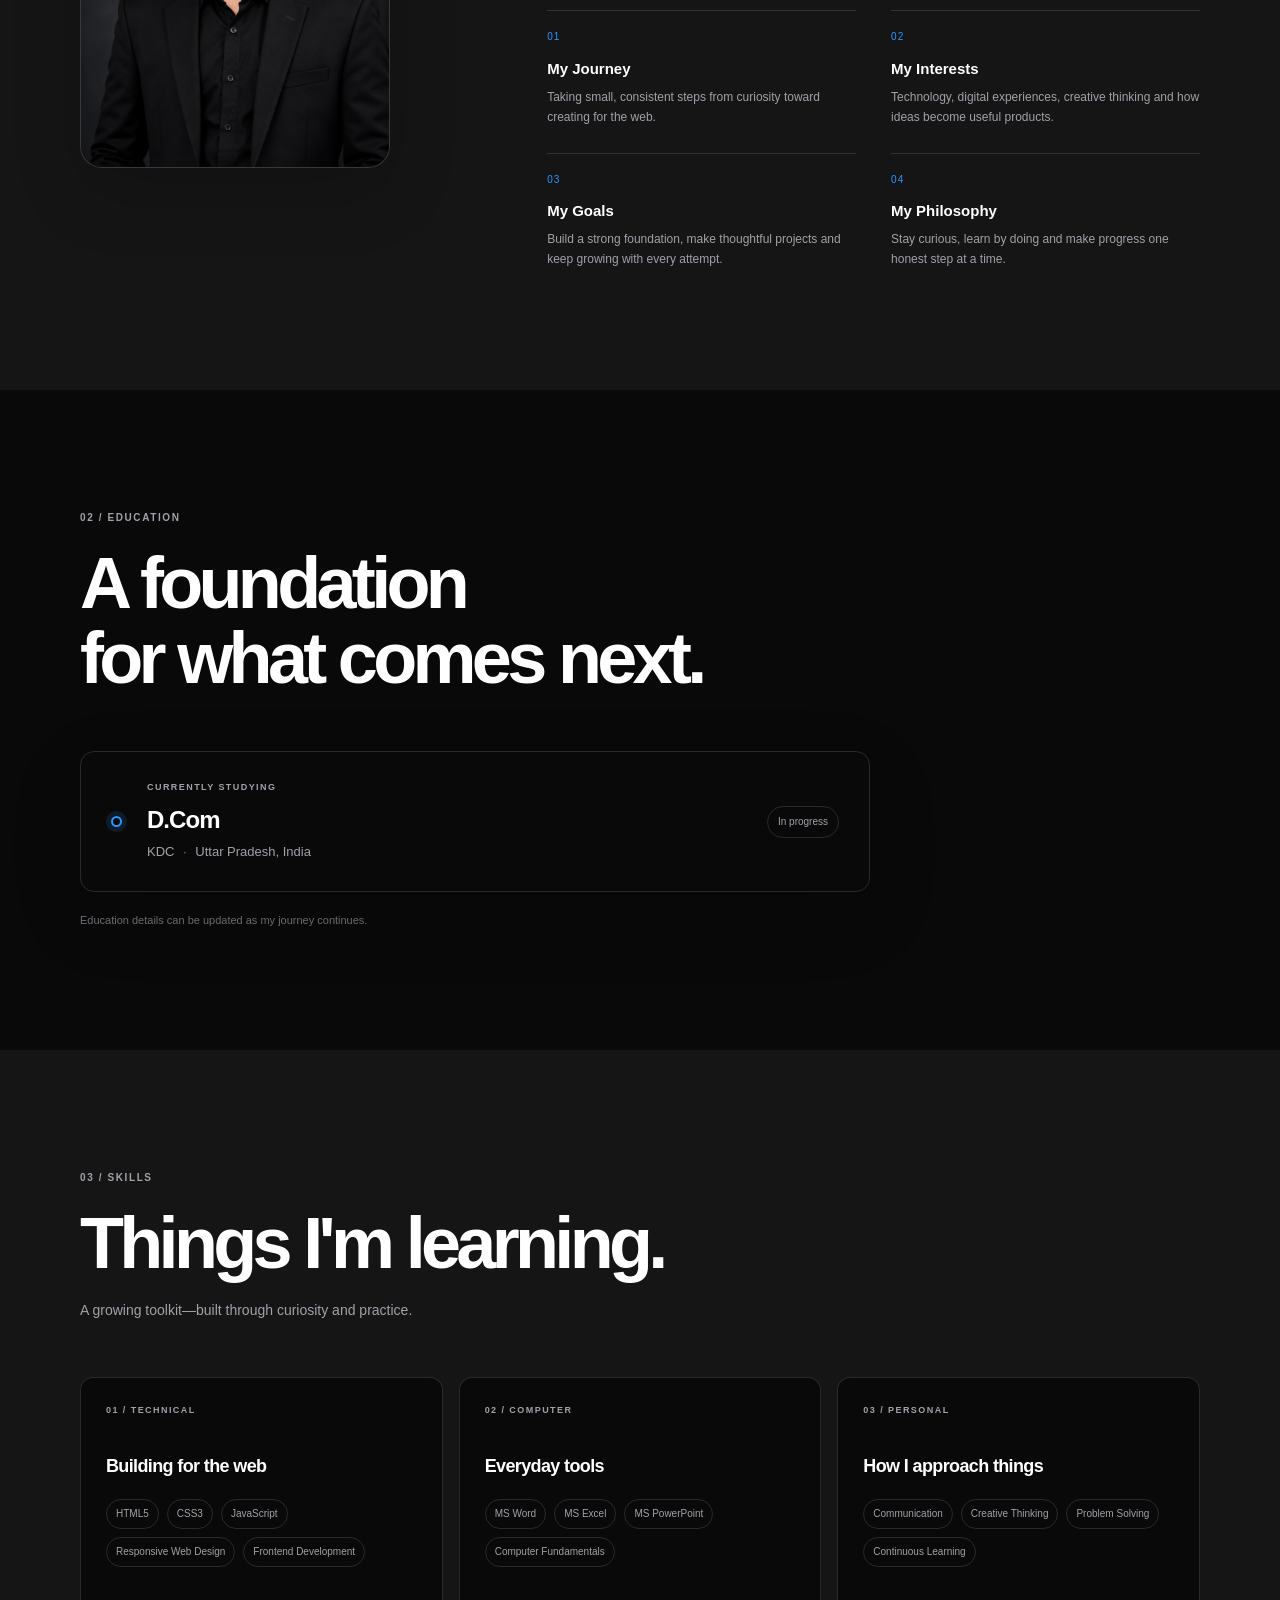
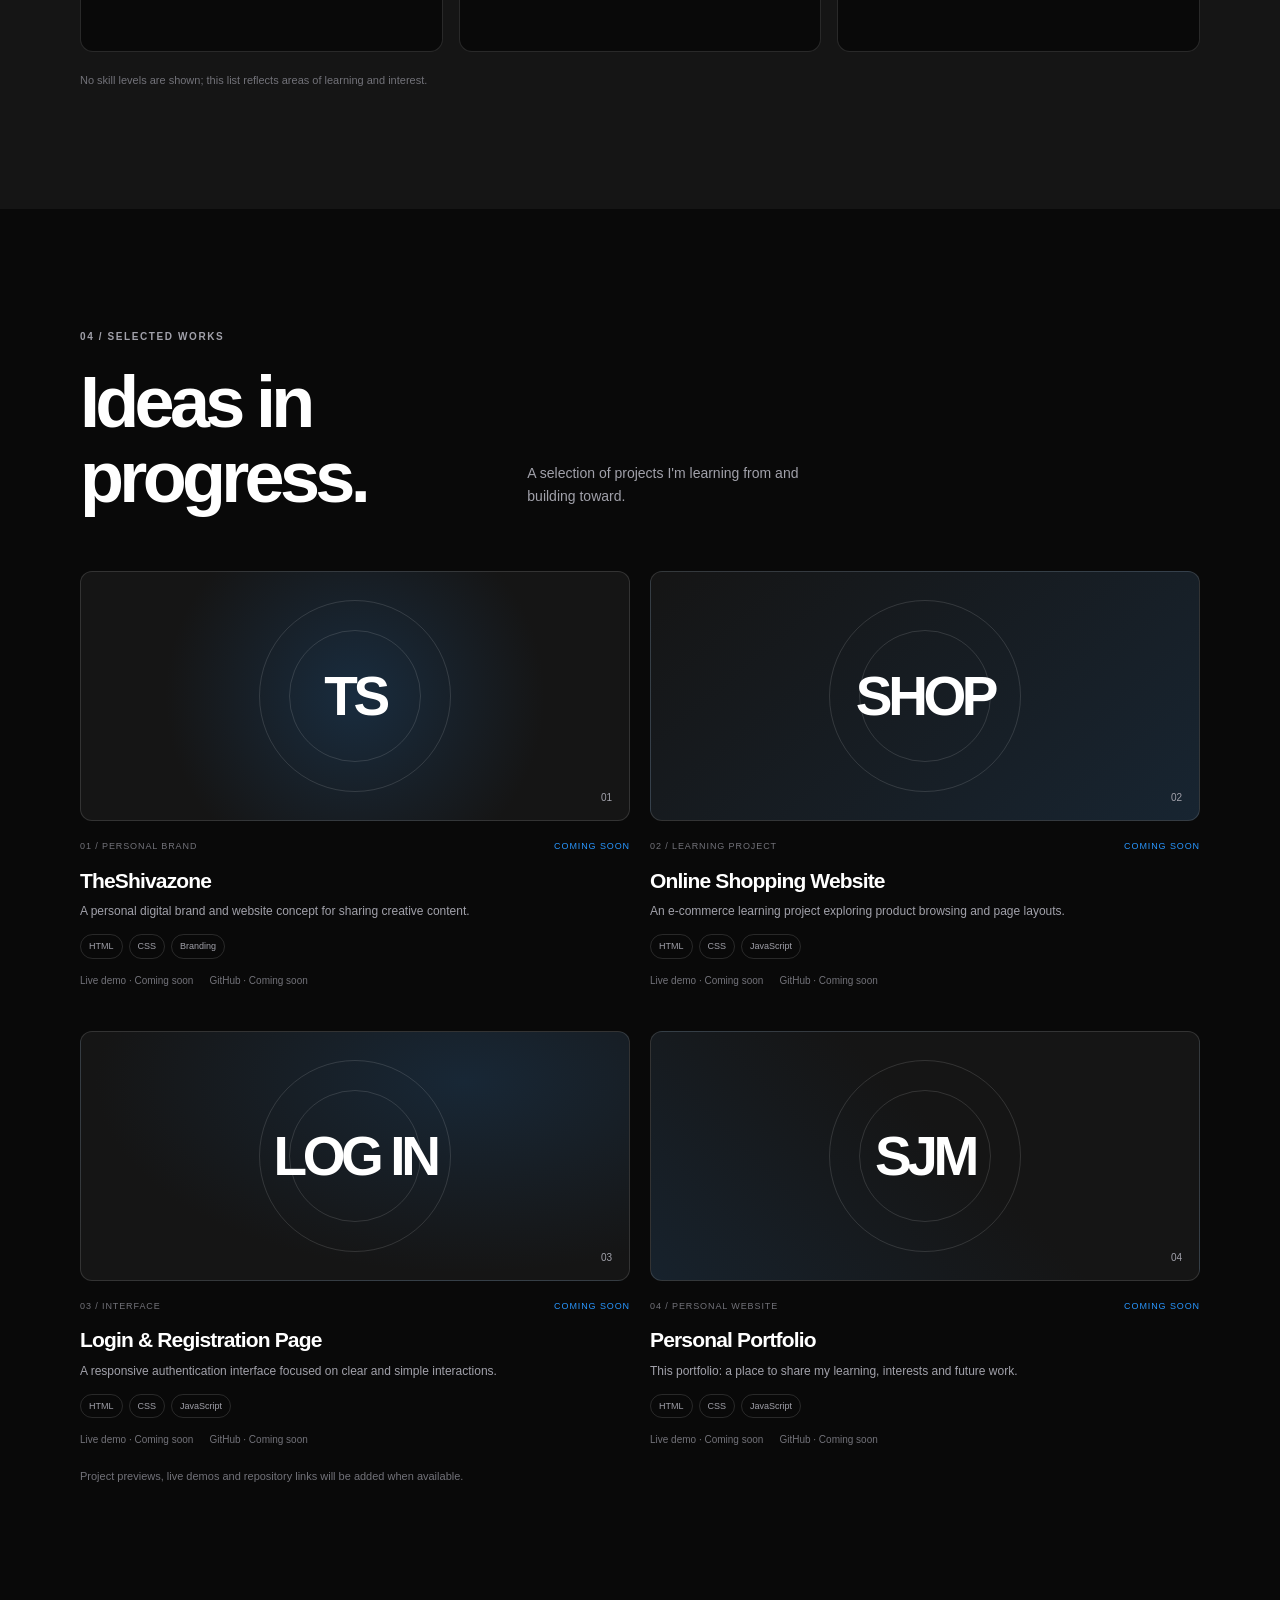
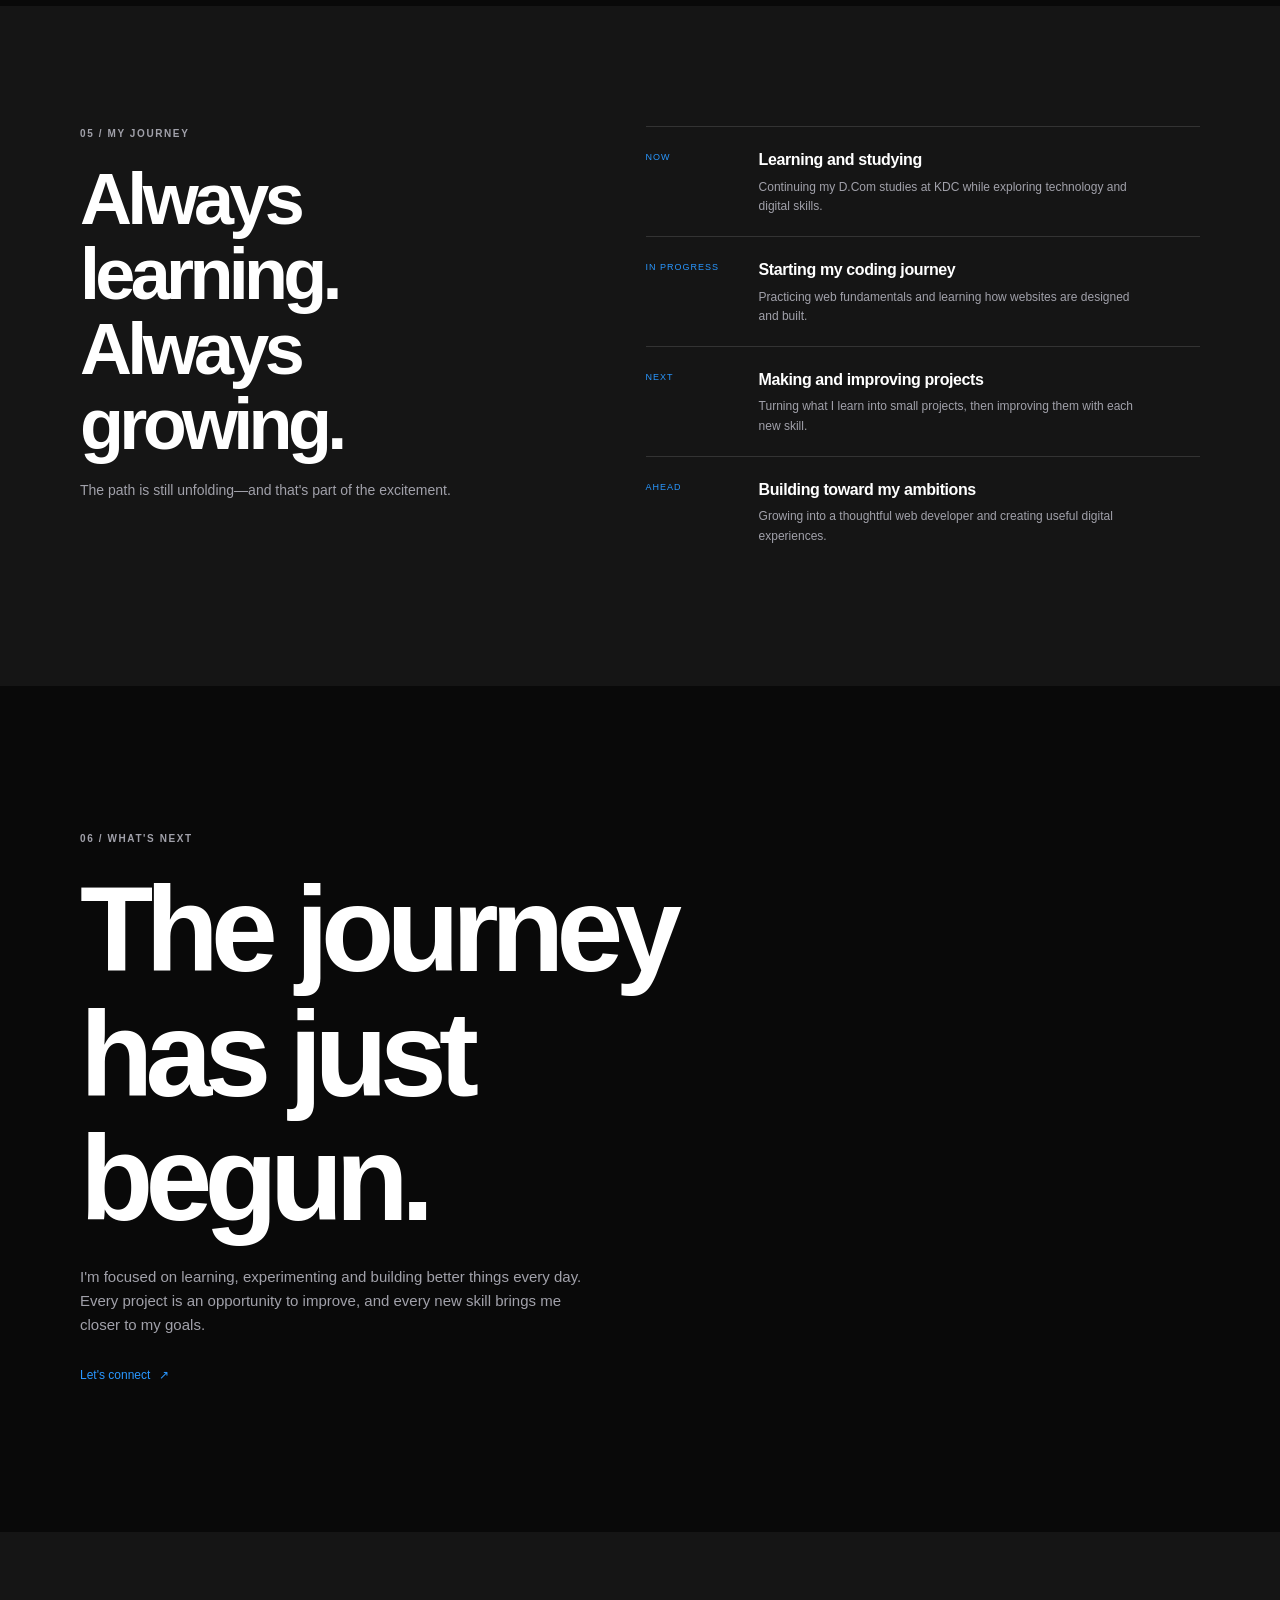
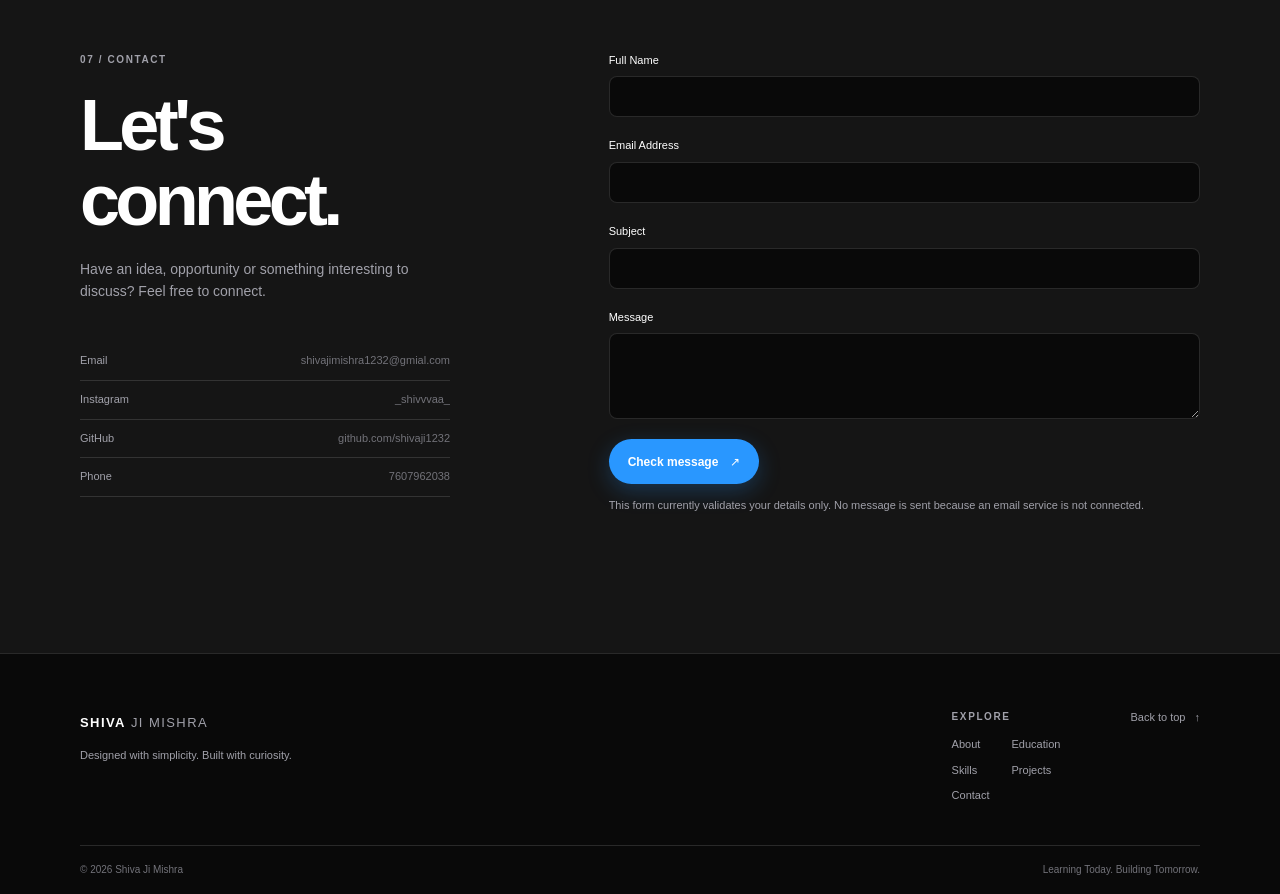
==== commit 27f54424: "Update portfolio with professional profile photo" ====
--- a/index.html
+++ b/index.html
@@ -195,11 +195,11 @@
           <p class="eyebrow">07 / CONTACT</p>
           <h2 id="contact-title">Let's<br>connect.</h2>
           <p>Have an idea, opportunity or something interesting to discuss? Feel free to connect.</p>
-          <div class="contact-links" aria-label="Social profiles">
-            <p>Email <span>Contact details to be added</span></p>
-            <p>Instagram <span>Profile link to be added</span></p>
-            <p>LinkedIn <span>Profile link to be added</span></p>
-            <p>GitHub <span>Profile link to be added</span></p>
+          <div class="contact-links" aria-label="Contact details and social profiles">
+            <p><span>Email</span><a href="mailto:shivajimishra1232@gmial.com">shivajimishra1232@gmial.com</a></p>
+            <p><span>Instagram</span><a href="https://www.instagram.com/_shivvvaa_/" target="_blank" rel="noopener noreferrer">_shivvvaa_</a></p>
+            <p><span>GitHub</span><a href="https://github.com/shivaji1232" target="_blank" rel="noopener noreferrer">github.com/shivaji1232</a></p>
+            <p><span>Phone</span><a href="tel:7607962038">7607962038</a></p>
           </div>
         </div>
         <form class="contact-form reveal" id="contact-form" novalidate>
--- a/css/style.css
+++ b/css/style.css
@@ -159,7 +159,9 @@
 .contact-copy > p:not(.eyebrow) { max-width: 330px; color: var(--muted); font-size: 14px; }
 .contact-links { margin-top: 40px; }
 .contact-links p { display: flex; justify-content: space-between; gap: 15px; max-width: 370px; padding: 10px 0; margin: 0; border-bottom: 1px solid var(--line); font-size: 11px; }
-.contact-links span { color: var(--faint); text-align: right; }
+.contact-links p > span { color: var(--muted); }
+.contact-links a { color: var(--faint); text-align: right; text-decoration: none; overflow-wrap: anywhere; transition: color .2s ease; }
+.contact-links a:hover { color: var(--accent); }
 .contact-form { display: grid; grid-template-columns: 1fr; }
 .contact-form label { margin: 0 0 7px; font-size: 11px; }
 .contact-form input, .contact-form textarea { width: 100%; margin-bottom: 20px; padding: 12px 13px; border: 1px solid var(--line); border-radius: 8px; outline: none; background: var(--bg); color: var(--text); font-size: 13px; transition: border-color .2s ease; }
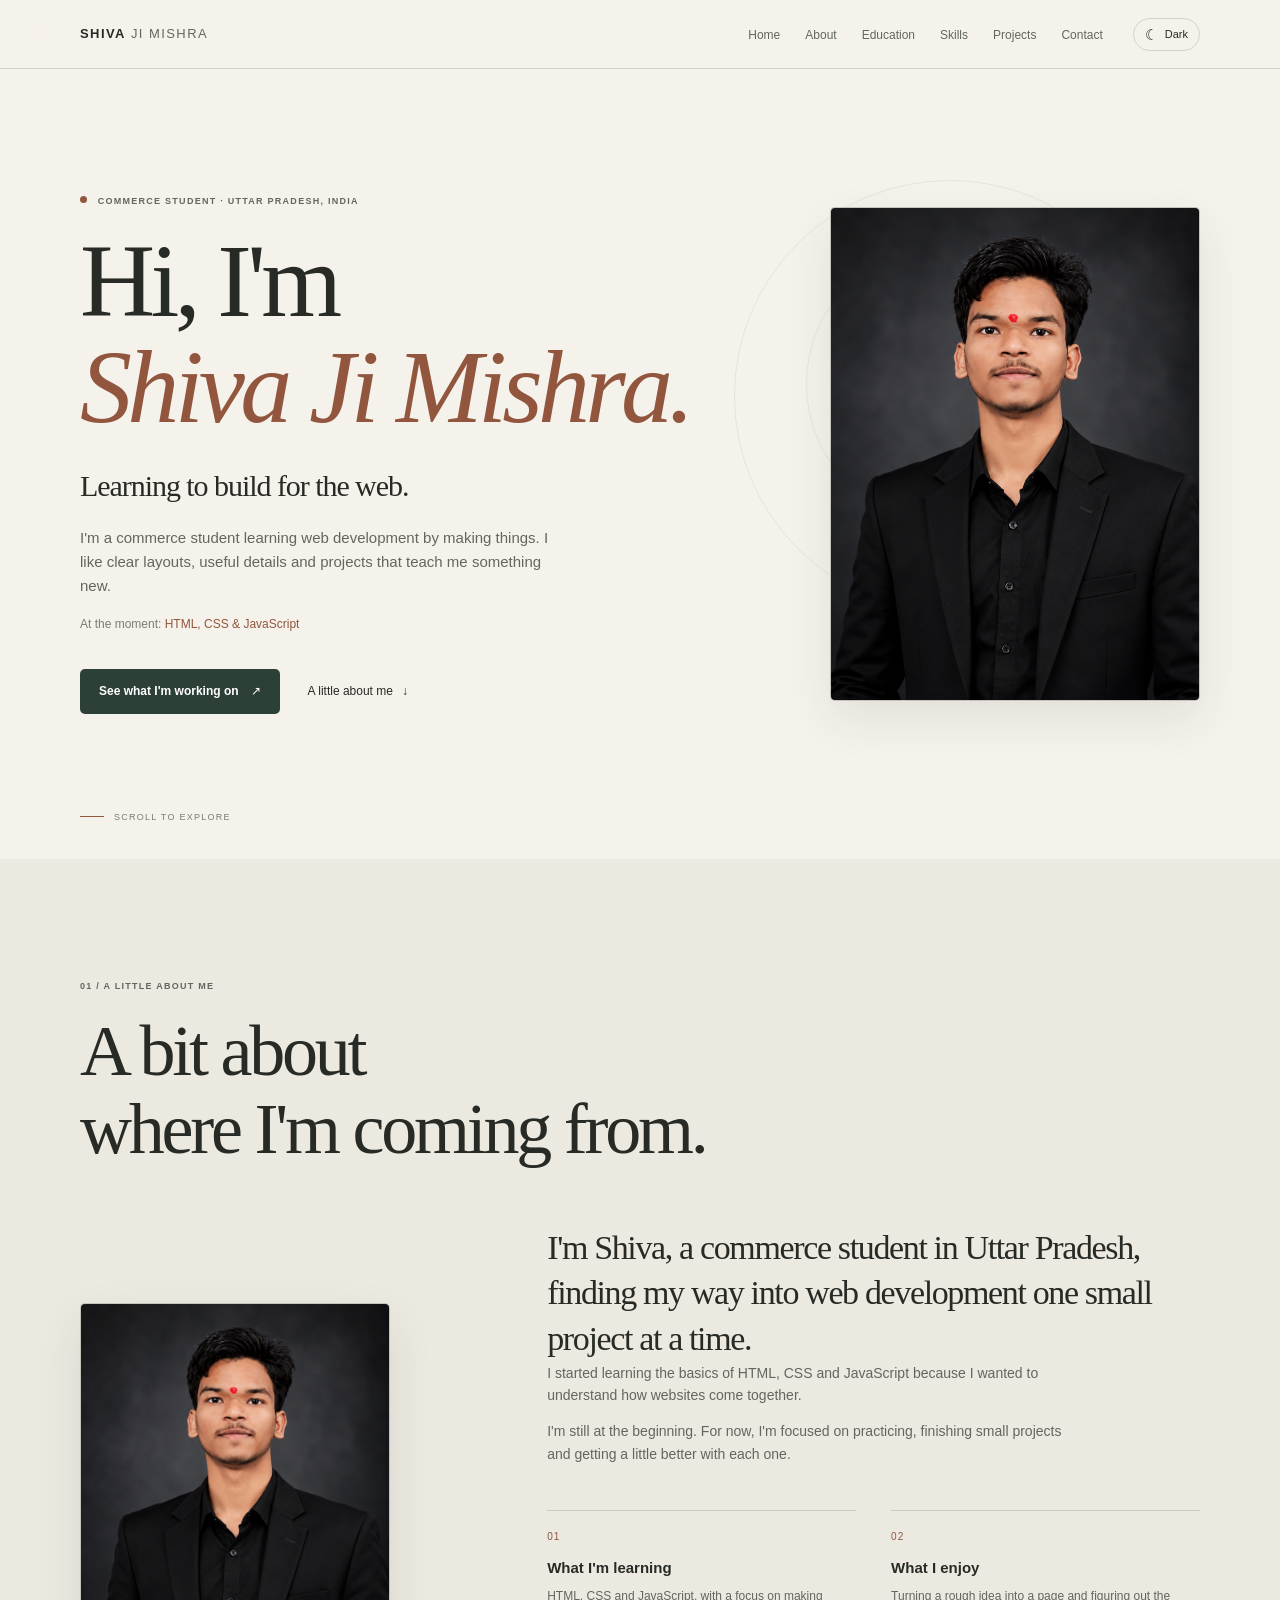
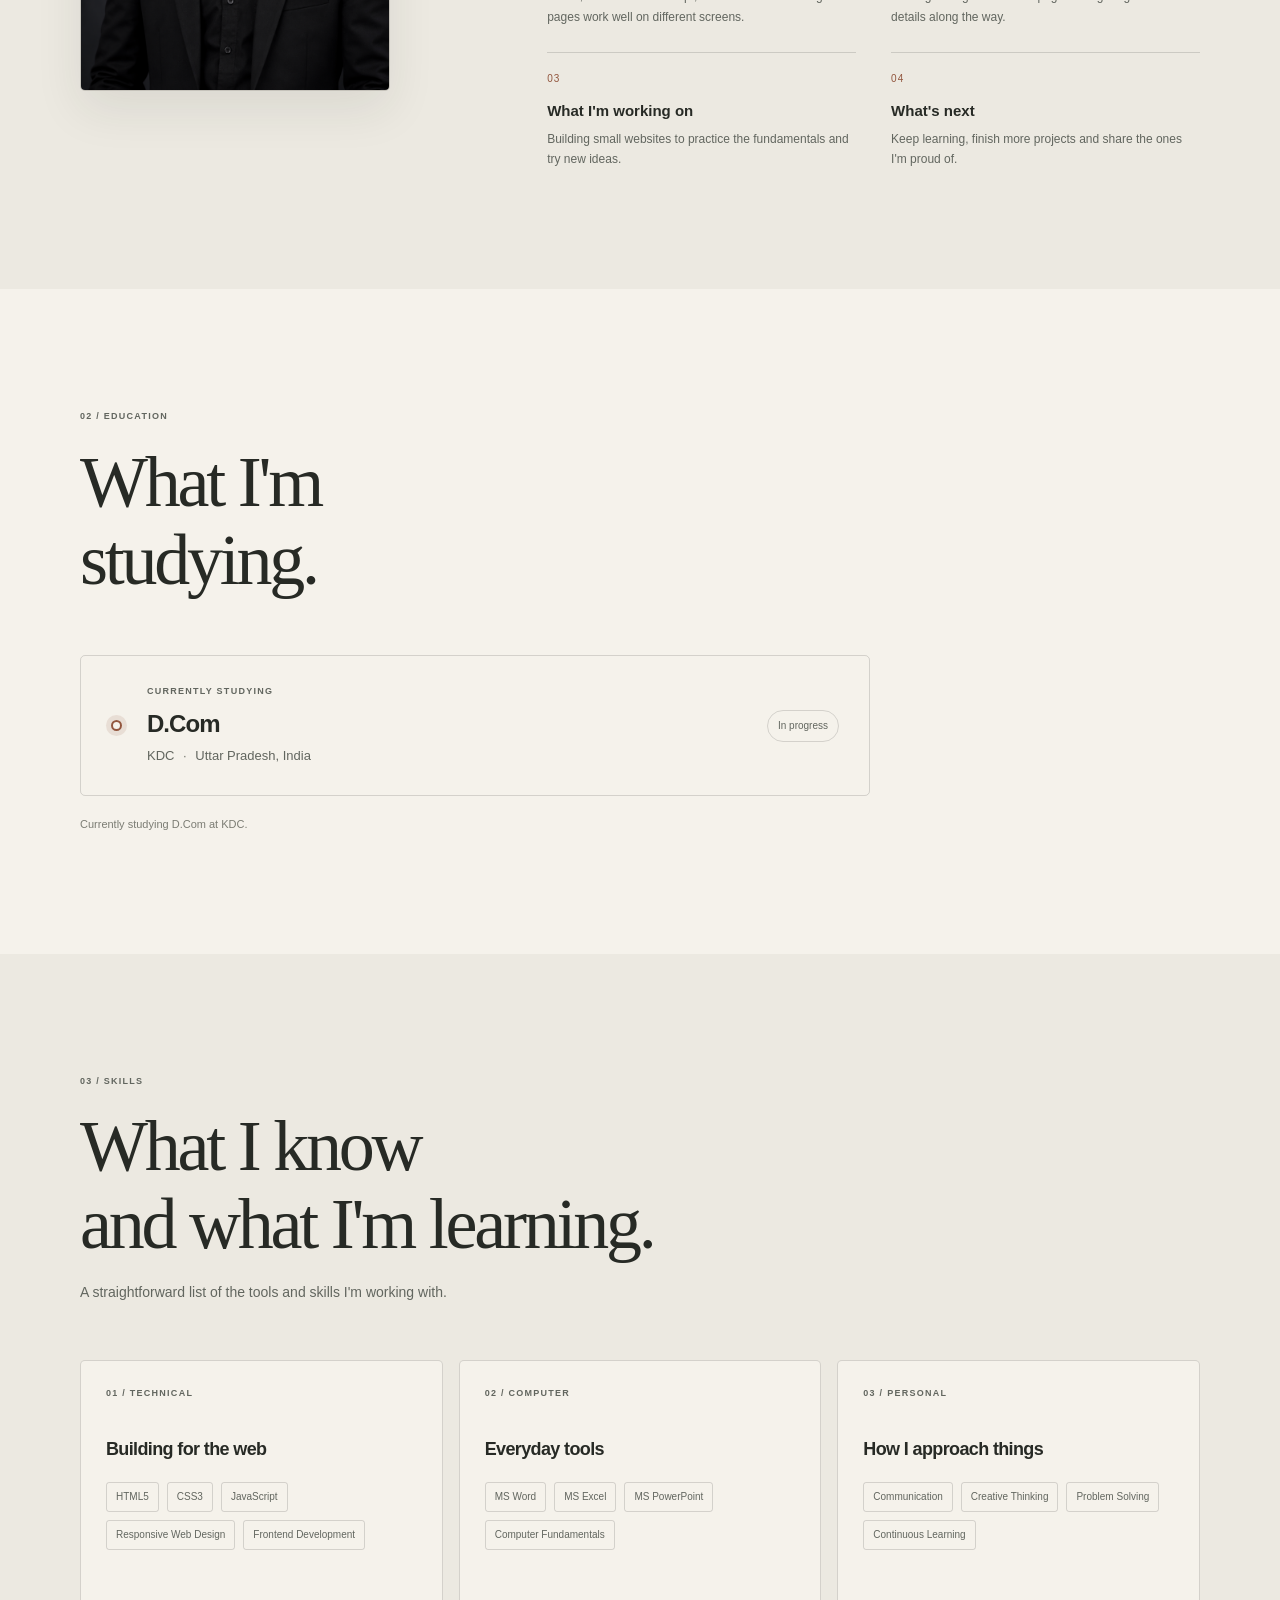
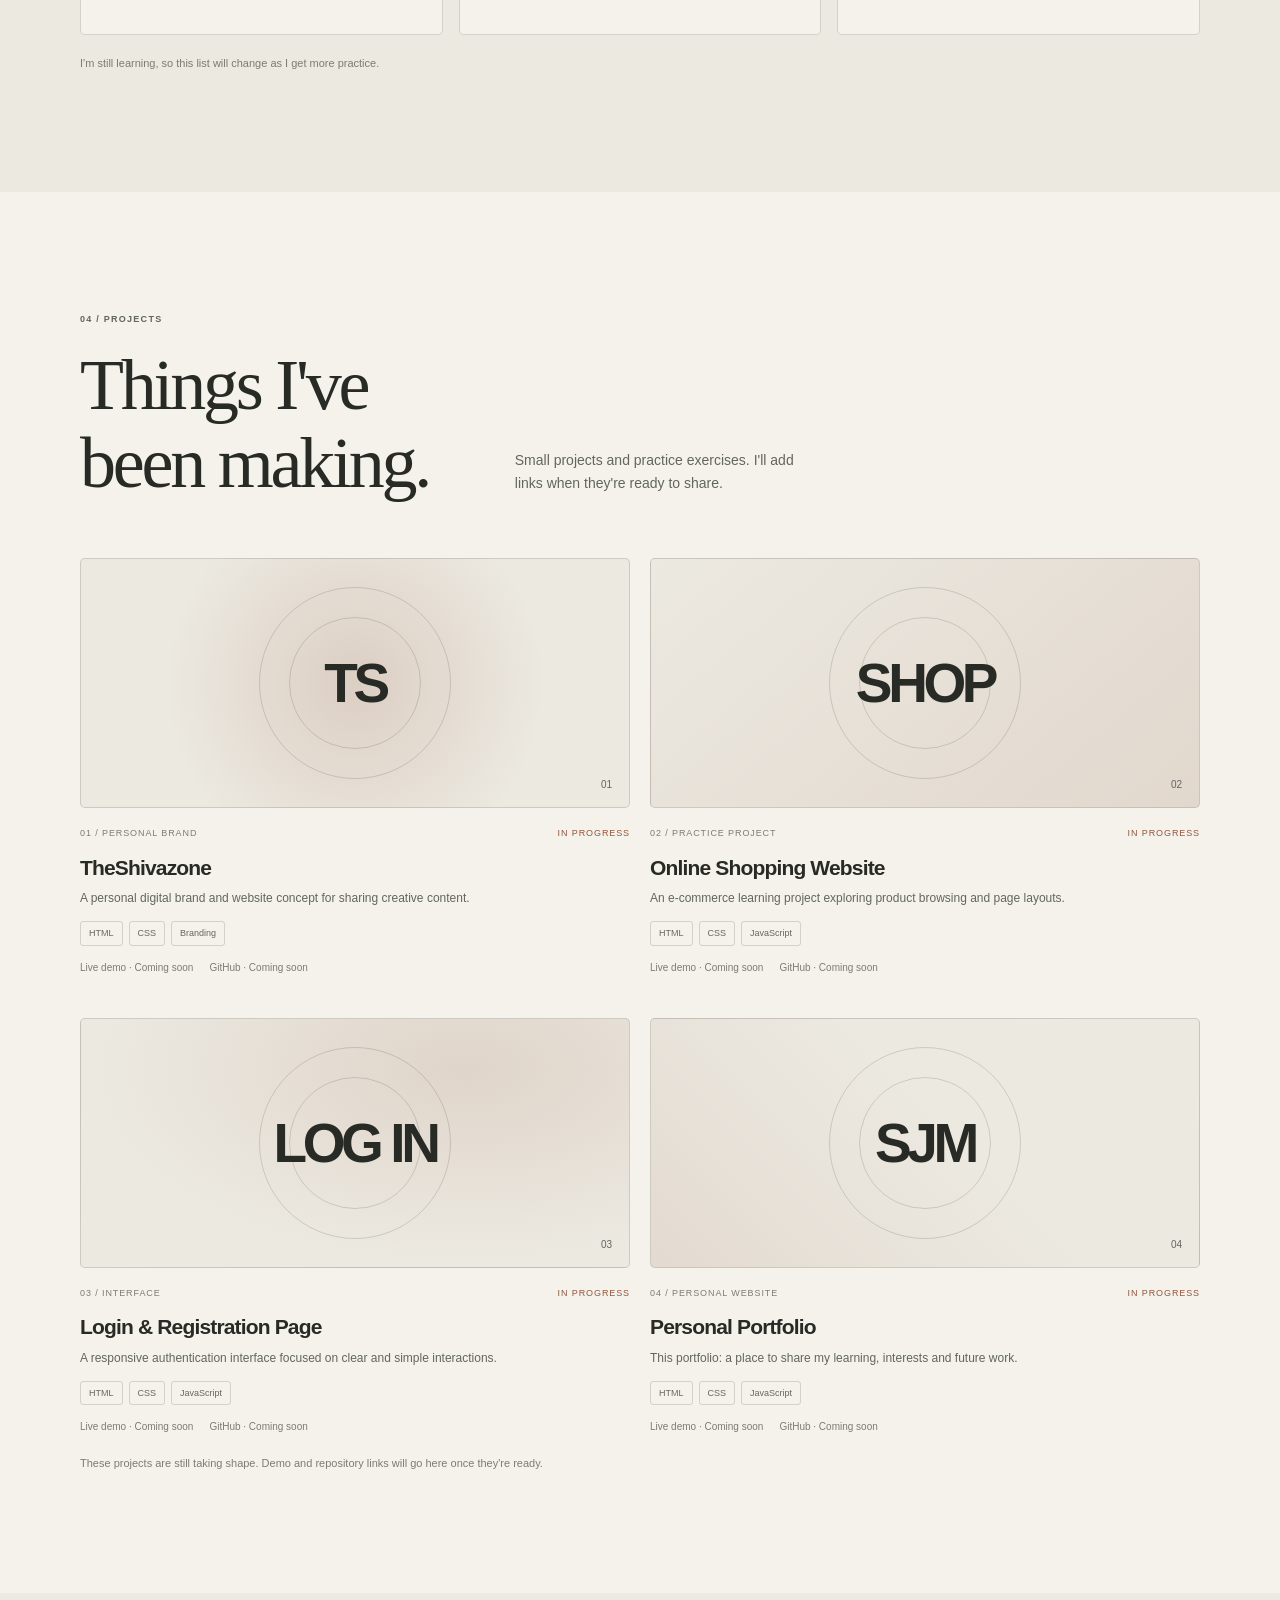
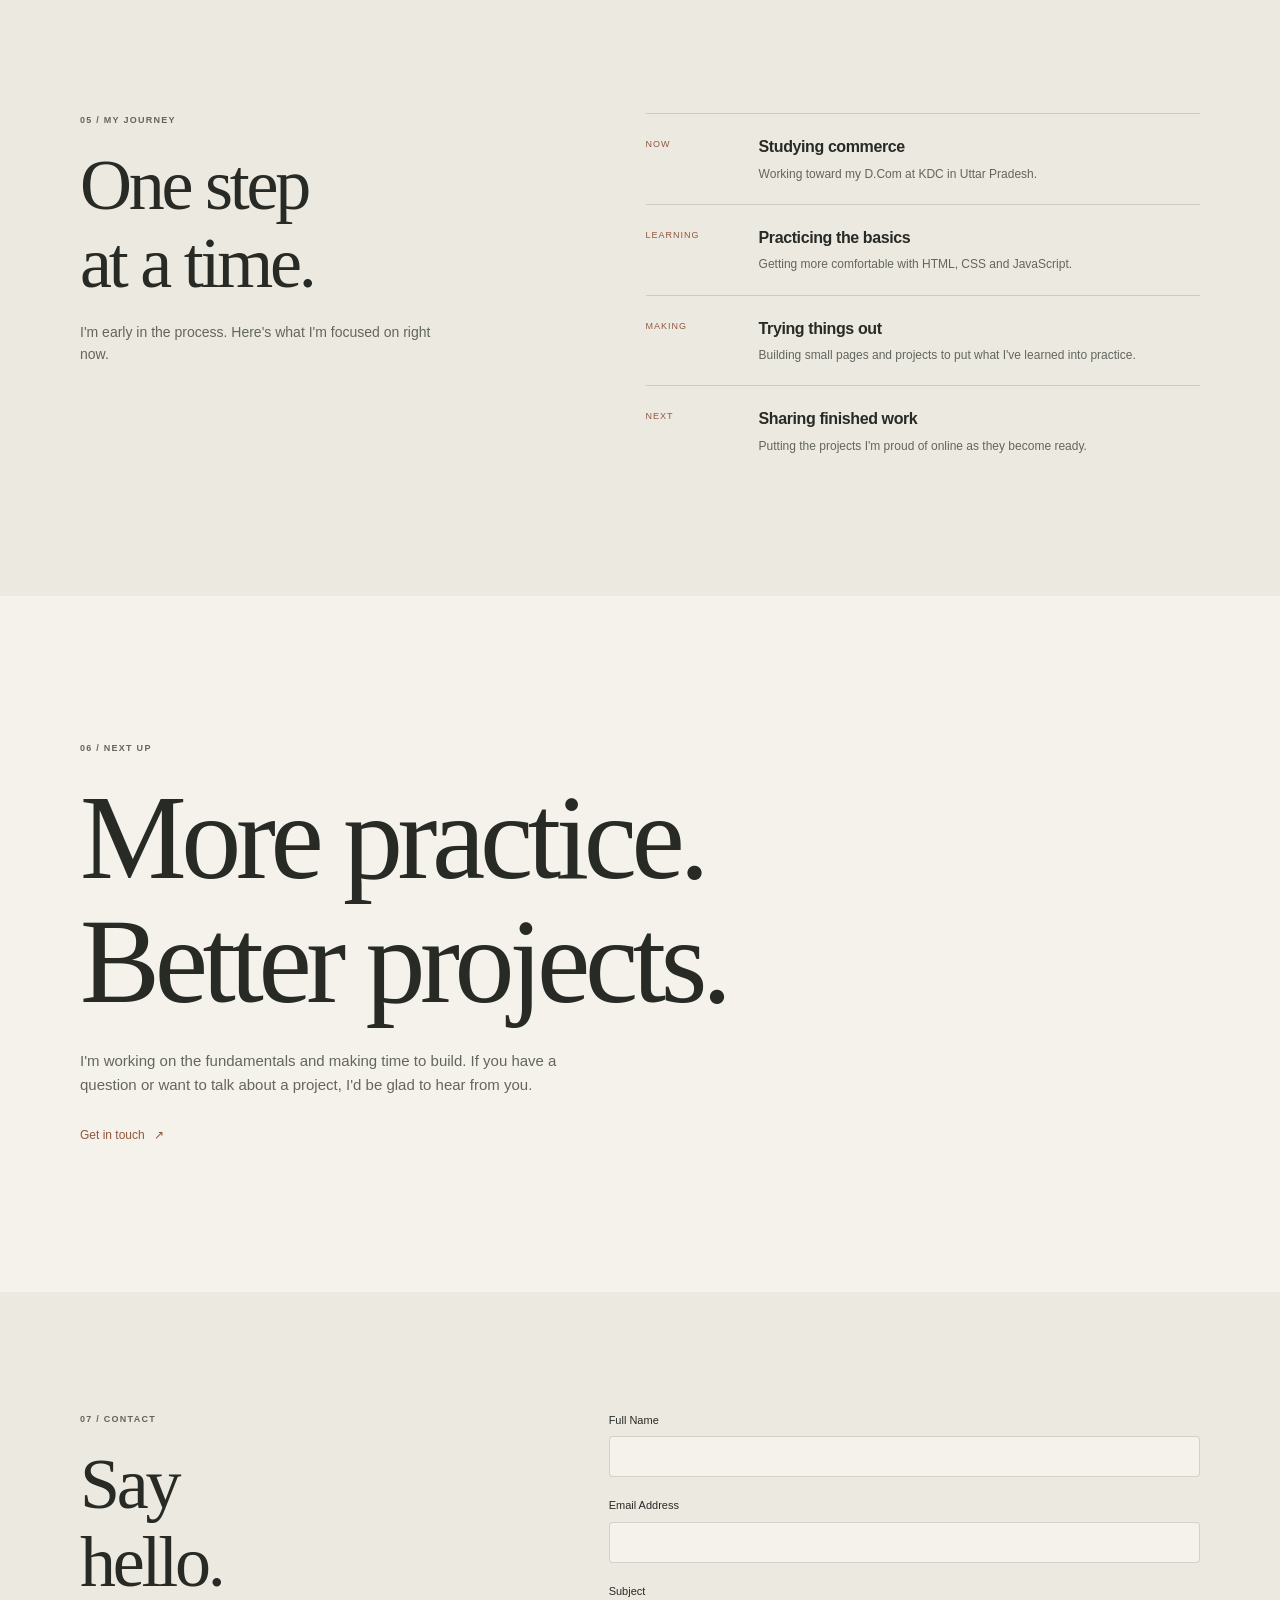
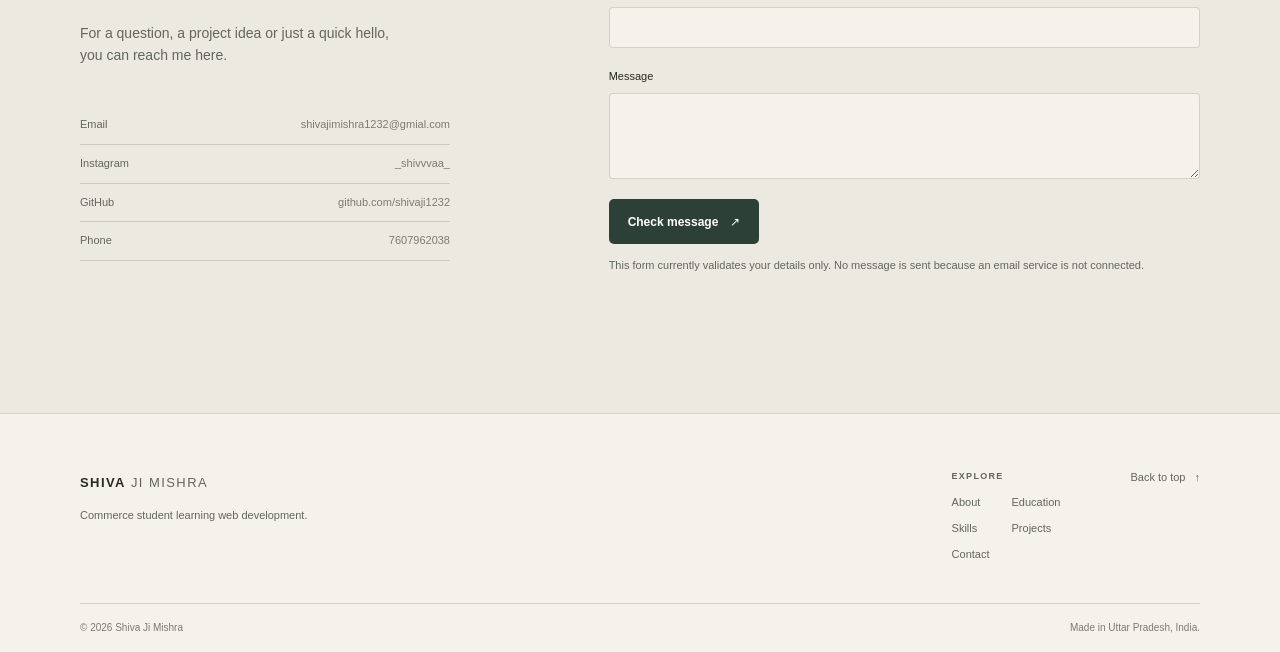
==== commit 5d97d1ee: "Update Shiva Ji Mishra Portfolio" ====
--- a/index.html
+++ b/index.html
@@ -1,16 +1,16 @@
 <!doctype html>
-<html lang="en" data-theme="dark">
+<html lang="en" data-theme="light">
 <head>
   <meta charset="utf-8">
   <meta name="viewport" content="width=device-width, initial-scale=1">
   <meta name="color-scheme" content="dark light">
-  <meta name="theme-color" content="#090909">
+  <meta name="theme-color" content="#f5f2eb">
   <meta name="description" content="Explore the personal portfolio of Shiva Ji Mishra, featuring education, skills, web development projects and creative digital interests.">
   <meta property="og:type" content="website">
   <meta property="og:title" content="Shiva Ji Mishra | Personal Portfolio">
-  <meta property="og:description" content="Learning today. Building tomorrow. Explore the work and journey of Shiva Ji Mishra.">
-  <title>Shiva Ji Mishra | Personal Portfolio</title>
-  <link rel="icon" href="data:image/svg+xml,%3Csvg xmlns='http://www.w3.org/2000/svg' viewBox='0 0 64 64'%3E%3Crect width='64' height='64' rx='16' fill='%23090909'/%3E%3Ctext x='50%25' y='54%25' dominant-baseline='middle' text-anchor='middle' font-family='Arial' font-size='30' font-weight='700' fill='white'%3ESM%3C/text%3E%3C/svg%3E">
+  <meta property="og:description" content="The portfolio of Shiva Ji Mishra, a commerce student learning web development through hands-on projects.">
+  <title>Shiva Ji Mishra — Portfolio</title>
+  <link rel="icon" href="data:image/svg+xml,%3Csvg xmlns='http://www.w3.org/2000/svg' viewBox='0 0 64 64'%3E%3Crect width='64' height='64' rx='16' fill='%232d4037'/%3E%3Ctext x='50%25' y='54%25' dominant-baseline='middle' text-anchor='middle' font-family='Georgia' font-size='30' font-weight='700' fill='%23f5f2eb'%3ESM%3C/text%3E%3C/svg%3E">
   <link rel="stylesheet" href="css/style.css">
   <script src="js/script.js" defer></script>
 </head>
@@ -32,9 +32,9 @@
           <li><a href="#projects">Projects</a></li>
           <li><a href="#contact">Contact</a></li>
         </ul>
-        <button class="theme-toggle" type="button" aria-label="Switch to light mode" title="Switch to light mode">
-          <span class="theme-icon" aria-hidden="true">☼</span>
-          <span class="theme-label">Light</span>
+        <button class="theme-toggle" type="button" aria-label="Switch to dark mode" title="Switch to dark mode">
+          <span class="theme-icon" aria-hidden="true">☾</span>
+          <span class="theme-label">Dark</span>
         </button>
       </div>
     </nav>
@@ -43,14 +43,14 @@
   <main id="main">
     <section class="hero section shell" id="home" aria-labelledby="hero-title">
       <div class="hero-copy reveal">
-        <p class="eyebrow"><span class="status-dot"></span> STUDENT · UTTAR PRADESH, INDIA</p>
-        <h1 id="hero-title">Hello, I'm<br><span class="hero-name">Shiva Ji Mishra.</span></h1>
-        <p class="hero-tagline">Learning Today.<br class="mobile-break"> Building Tomorrow.</p>
-        <p class="hero-intro">I'm a curious learner passionate about technology, creativity and building meaningful digital experiences. I believe in learning continuously and turning ideas into reality.</p>
-        <p class="role-line">Currently exploring <span class="rotating-role" aria-live="polite">Web Development</span><span class="role-cursor" aria-hidden="true">|</span></p>
+        <p class="eyebrow"><span class="status-dot"></span> COMMERCE STUDENT · UTTAR PRADESH, INDIA</p>
+        <h1 id="hero-title">Hi, I'm<br><span class="hero-name">Shiva Ji Mishra.</span></h1>
+        <p class="hero-tagline">Learning to build for the web.</p>
+        <p class="hero-intro">I'm a commerce student learning web development by making things. I like clear layouts, useful details and projects that teach me something new.</p>
+        <p class="role-line">At the moment: <span class="rotating-role">HTML, CSS &amp; JavaScript</span></p>
         <div class="hero-actions">
-          <a class="button button-primary" href="#projects">Explore My Work <span aria-hidden="true">↗</span></a>
-          <a class="text-link" href="#about">Know More About Me <span aria-hidden="true">↓</span></a>
+          <a class="button button-primary" href="#projects">See what I'm working on <span aria-hidden="true">↗</span></a>
+          <a class="text-link" href="#about">A little about me <span aria-hidden="true">↓</span></a>
         </div>
       </div>
       <figure class="hero-portrait profile-photo reveal">
@@ -63,22 +63,22 @@
       <div class="shell">
         <div class="section-heading reveal">
           <p class="eyebrow">01 / A LITTLE ABOUT ME</p>
-          <h2 id="about-title">Curiosity is where<br>everything begins.</h2>
+          <h2 id="about-title">A bit about<br>where I'm coming from.</h2>
         </div>
         <div class="about-layout">
           <figure class="about-portrait profile-photo reveal">
             <img src="assets/images/shiva-profile.png" alt="Shiva Ji Mishra Professional Profile Photo" width="768" height="960" loading="lazy">
           </figure>
           <div class="about-content">
-            <p class="about-lead reveal">My name is Shiva Ji Mishra. I'm a commerce student from Uttar Pradesh, India, with a growing interest in web development, technology and digital creativity.</p>
+            <p class="about-lead reveal">I'm Shiva, a commerce student in Uttar Pradesh, finding my way into web development one small project at a time.</p>
             <div class="about-details reveal">
-              <p>I enjoy learning new skills, exploring creative ideas and developing projects that help me improve every day.</p>
-              <p>My goal is to combine creativity, technology and continuous learning to build something meaningful.</p>
+              <p>I started learning the basics of HTML, CSS and JavaScript because I wanted to understand how websites come together.</p>
+              <p>I'm still at the beginning. For now, I'm focused on practicing, finishing small projects and getting a little better with each one.</p>
               <div class="principles">
-                <article><span>01</span><h3>My Journey</h3><p>Taking small, consistent steps from curiosity toward creating for the web.</p></article>
-                <article><span>02</span><h3>My Interests</h3><p>Technology, digital experiences, creative thinking and how ideas become useful products.</p></article>
-                <article><span>03</span><h3>My Goals</h3><p>Build a strong foundation, make thoughtful projects and keep growing with every attempt.</p></article>
-                <article><span>04</span><h3>My Philosophy</h3><p>Stay curious, learn by doing and make progress one honest step at a time.</p></article>
+                <article><span>01</span><h3>What I'm learning</h3><p>HTML, CSS and JavaScript, with a focus on making pages work well on different screens.</p></article>
+                <article><span>02</span><h3>What I enjoy</h3><p>Turning a rough idea into a page and figuring out the details along the way.</p></article>
+                <article><span>03</span><h3>What I'm working on</h3><p>Building small websites to practice the fundamentals and try new ideas.</p></article>
+                <article><span>04</span><h3>What's next</h3><p>Keep learning, finish more projects and share the ones I'm proud of.</p></article>
               </div>
             </div>
           </div>
@@ -89,7 +89,7 @@
     <section class="section shell" id="education" aria-labelledby="education-title">
       <div class="section-heading reveal">
         <p class="eyebrow">02 / EDUCATION</p>
-        <h2 id="education-title">A foundation<br>for what comes next.</h2>
+        <h2 id="education-title">What I'm<br>studying.</h2>
       </div>
       <div class="education-card reveal">
         <div class="timeline-mark" aria-hidden="true"></div>
@@ -100,15 +100,15 @@
         </div>
         <span class="education-status">In progress</span>
       </div>
-      <p class="section-note">Education details can be updated as my journey continues.</p>
+      <p class="section-note">Currently studying D.Com at KDC.</p>
     </section>
 
     <section class="section section-muted" id="skills" aria-labelledby="skills-title">
       <div class="shell">
         <div class="section-heading reveal">
           <p class="eyebrow">03 / SKILLS</p>
-          <h2 id="skills-title">Things I'm learning.</h2>
-          <p class="heading-note">A growing toolkit—built through curiosity and practice.</p>
+          <h2 id="skills-title">What I know<br>and what I'm learning.</h2>
+          <p class="heading-note">A straightforward list of the tools and skills I'm working with.</p>
         </div>
         <div class="skill-grid">
           <article class="skill-card reveal">
@@ -124,77 +124,77 @@
             <ul><li>Communication</li><li>Creative Thinking</li><li>Problem Solving</li><li>Continuous Learning</li></ul>
           </article>
         </div>
-        <p class="section-note">No skill levels are shown; this list reflects areas of learning and interest.</p>
+        <p class="section-note">I'm still learning, so this list will change as I get more practice.</p>
       </div>
     </section>
 
     <section class="section shell" id="projects" aria-labelledby="projects-title">
       <div class="section-heading section-heading-row reveal">
-        <div><p class="eyebrow">04 / SELECTED WORKS</p><h2 id="projects-title">Ideas in progress.</h2></div>
-        <p class="heading-note">A selection of projects I'm learning from and building toward.</p>
+        <div><p class="eyebrow">04 / PROJECTS</p><h2 id="projects-title">Things I've been making.</h2></div>
+        <p class="heading-note">Small projects and practice exercises. I'll add links when they're ready to share.</p>
       </div>
       <div class="project-grid">
         <article class="project-card reveal">
           <div class="project-art project-art-one" aria-hidden="true"><span>TS</span><i>01</i></div>
-          <div class="project-meta"><span>01 / PERSONAL BRAND</span><span class="coming-soon">COMING SOON</span></div>
+          <div class="project-meta"><span>01 / PERSONAL BRAND</span><span class="coming-soon">IN PROGRESS</span></div>
           <h3>TheShivazone</h3><p>A personal digital brand and website concept for sharing creative content.</p>
           <ul class="tag-list"><li>HTML</li><li>CSS</li><li>Branding</li></ul>
           <p class="project-links"><span>Live demo · Coming soon</span><span>GitHub · Coming soon</span></p>
         </article>
         <article class="project-card reveal">
           <div class="project-art project-art-two" aria-hidden="true"><span>SHOP</span><i>02</i></div>
-          <div class="project-meta"><span>02 / LEARNING PROJECT</span><span class="coming-soon">COMING SOON</span></div>
+          <div class="project-meta"><span>02 / PRACTICE PROJECT</span><span class="coming-soon">IN PROGRESS</span></div>
           <h3>Online Shopping Website</h3><p>An e-commerce learning project exploring product browsing and page layouts.</p>
           <ul class="tag-list"><li>HTML</li><li>CSS</li><li>JavaScript</li></ul>
           <p class="project-links"><span>Live demo · Coming soon</span><span>GitHub · Coming soon</span></p>
         </article>
         <article class="project-card reveal">
           <div class="project-art project-art-three" aria-hidden="true"><span>LOG IN</span><i>03</i></div>
-          <div class="project-meta"><span>03 / INTERFACE</span><span class="coming-soon">COMING SOON</span></div>
+          <div class="project-meta"><span>03 / INTERFACE</span><span class="coming-soon">IN PROGRESS</span></div>
           <h3>Login &amp; Registration Page</h3><p>A responsive authentication interface focused on clear and simple interactions.</p>
           <ul class="tag-list"><li>HTML</li><li>CSS</li><li>JavaScript</li></ul>
           <p class="project-links"><span>Live demo · Coming soon</span><span>GitHub · Coming soon</span></p>
         </article>
         <article class="project-card reveal">
           <div class="project-art project-art-four" aria-hidden="true"><span>SJM</span><i>04</i></div>
-          <div class="project-meta"><span>04 / PERSONAL WEBSITE</span><span class="coming-soon">COMING SOON</span></div>
+          <div class="project-meta"><span>04 / PERSONAL WEBSITE</span><span class="coming-soon">IN PROGRESS</span></div>
           <h3>Personal Portfolio</h3><p>This portfolio: a place to share my learning, interests and future work.</p>
           <ul class="tag-list"><li>HTML</li><li>CSS</li><li>JavaScript</li></ul>
           <p class="project-links"><span>Live demo · Coming soon</span><span>GitHub · Coming soon</span></p>
         </article>
       </div>
-      <p class="section-note">Project previews, live demos and repository links will be added when available.</p>
+      <p class="section-note">These projects are still taking shape. Demo and repository links will go here once they're ready.</p>
     </section>
 
     <section class="section section-muted" id="journey" aria-labelledby="journey-title">
       <div class="shell journey-layout">
         <div class="section-heading reveal">
           <p class="eyebrow">05 / MY JOURNEY</p>
-          <h2 id="journey-title">Always learning.<br>Always growing.</h2>
-          <p class="heading-note">The path is still unfolding—and that's part of the excitement.</p>
+          <h2 id="journey-title">One step<br>at a time.</h2>
+          <p class="heading-note">I'm early in the process. Here's what I'm focused on right now.</p>
         </div>
         <ol class="journey-list">
-          <li class="reveal"><span>NOW</span><div><h3>Learning and studying</h3><p>Continuing my D.Com studies at KDC while exploring technology and digital skills.</p></div></li>
-          <li class="reveal"><span>IN PROGRESS</span><div><h3>Starting my coding journey</h3><p>Practicing web fundamentals and learning how websites are designed and built.</p></div></li>
-          <li class="reveal"><span>NEXT</span><div><h3>Making and improving projects</h3><p>Turning what I learn into small projects, then improving them with each new skill.</p></div></li>
-          <li class="reveal"><span>AHEAD</span><div><h3>Building toward my ambitions</h3><p>Growing into a thoughtful web developer and creating useful digital experiences.</p></div></li>
+          <li class="reveal"><span>NOW</span><div><h3>Studying commerce</h3><p>Working toward my D.Com at KDC in Uttar Pradesh.</p></div></li>
+          <li class="reveal"><span>LEARNING</span><div><h3>Practicing the basics</h3><p>Getting more comfortable with HTML, CSS and JavaScript.</p></div></li>
+          <li class="reveal"><span>MAKING</span><div><h3>Trying things out</h3><p>Building small pages and projects to put what I've learned into practice.</p></div></li>
+          <li class="reveal"><span>NEXT</span><div><h3>Sharing finished work</h3><p>Putting the projects I'm proud of online as they become ready.</p></div></li>
         </ol>
       </div>
     </section>
 
     <section class="future-section section shell reveal" aria-labelledby="future-title">
-      <p class="eyebrow">06 / WHAT'S NEXT</p>
-      <h2 id="future-title">The journey<br>has just begun.</h2>
-      <p>I'm focused on learning, experimenting and building better things every day. Every project is an opportunity to improve, and every new skill brings me closer to my goals.</p>
-      <a class="text-link" href="#contact">Let's connect <span aria-hidden="true">↗</span></a>
+      <p class="eyebrow">06 / NEXT UP</p>
+      <h2 id="future-title">More practice.<br>Better projects.</h2>
+      <p>I'm working on the fundamentals and making time to build. If you have a question or want to talk about a project, I'd be glad to hear from you.</p>
+      <a class="text-link" href="#contact">Get in touch <span aria-hidden="true">↗</span></a>
     </section>
 
     <section class="section section-muted" id="contact" aria-labelledby="contact-title">
       <div class="shell contact-layout">
         <div class="contact-copy reveal">
           <p class="eyebrow">07 / CONTACT</p>
-          <h2 id="contact-title">Let's<br>connect.</h2>
-          <p>Have an idea, opportunity or something interesting to discuss? Feel free to connect.</p>
+          <h2 id="contact-title">Say<br>hello.</h2>
+          <p>For a question, a project idea or just a quick hello, you can reach me here.</p>
           <div class="contact-links" aria-label="Contact details and social profiles">
             <p><span>Email</span><a href="mailto:shivajimishra1232@gmial.com">shivajimishra1232@gmial.com</a></p>
             <p><span>Instagram</span><a href="https://www.instagram.com/_shivvvaa_/" target="_blank" rel="noopener noreferrer">_shivvvaa_</a></p>
@@ -220,11 +220,11 @@
 
   <footer class="site-footer">
     <div class="shell footer-top">
-      <div><a class="wordmark" href="#home">SHIVA <span>JI MISHRA</span></a><p>Designed with simplicity. Built with curiosity.</p></div>
+      <div><a class="wordmark" href="#home">SHIVA <span>JI MISHRA</span></a><p>Commerce student learning web development.</p></div>
       <div class="footer-nav"><p class="eyebrow">EXPLORE</p><a href="#about">About</a><a href="#education">Education</a><a href="#skills">Skills</a><a href="#projects">Projects</a><a href="#contact">Contact</a></div>
       <a class="back-to-top" href="#home">Back to top <span aria-hidden="true">↑</span></a>
     </div>
-    <div class="shell footer-bottom"><span>© <span id="current-year"></span> Shiva Ji Mishra</span><span>Learning Today. Building Tomorrow.</span></div>
+    <div class="shell footer-bottom"><span>© <span id="current-year"></span> Shiva Ji Mishra</span><span>Made in Uttar Pradesh, India.</span></div>
   </footer>
 </body>
 </html>
--- a/css/style.css
+++ b/css/style.css
@@ -1,15 +1,15 @@
 :root {
-  color-scheme: dark;
-  --bg: #090909;
-  --surface: #151515;
-  --surface-raised: #1b1b1d;
-  --text: #fff;
-  --muted: #a1a1aa;
-  --faint: #727279;
-  --accent: #2997ff;
-  --line: rgba(255, 255, 255, .13);
-  --header: rgba(9, 9, 9, .82);
-  --shadow: 0 24px 70px rgba(0, 0, 0, .16);
+  color-scheme: light;
+  --bg: #f5f2eb;
+  --surface: #ece9e1;
+  --surface-raised: #e4e0d6;
+  --text: #272a25;
+  --muted: #62665f;
+  --faint: #7b7c73;
+  --accent: #92563e;
+  --line: rgba(39, 42, 37, .16);
+  --header: rgba(245, 242, 235, .9);
+  --shadow: 0 18px 48px rgba(37, 39, 33, .09);
   font-family: -apple-system, BlinkMacSystemFont, "Segoe UI", sans-serif;
   font-synthesis: none;
   text-rendering: optimizeLegibility;
@@ -17,18 +17,18 @@
   scroll-padding-top: 84px;
 }
 
-:root[data-theme="light"] {
-  color-scheme: light;
-  --bg: #fff;
-  --surface: #f5f5f7;
-  --surface-raised: #fff;
-  --text: #1d1d1f;
-  --muted: #6e6e73;
-  --faint: #86868b;
-  --accent: #0071e3;
-  --line: rgba(29, 29, 31, .14);
-  --header: rgba(255, 255, 255, .84);
-  --shadow: 0 24px 70px rgba(29, 29, 31, .08);
+:root[data-theme="dark"] {
+  color-scheme: dark;
+  --bg: #191c18;
+  --surface: #222620;
+  --surface-raised: #2a2e28;
+  --text: #f0ede5;
+  --muted: #b6b5aa;
+  --faint: #94968d;
+  --accent: #d29a79;
+  --line: rgba(240, 237, 229, .15);
+  --header: rgba(25, 28, 24, .9);
+  --shadow: 0 18px 48px rgba(0, 0, 0, .2);
 }
 
 * { box-sizing: border-box; }
@@ -248,3 +248,40 @@
   *, *::before, *::after { scroll-behavior: auto !important; animation-duration: .01ms !important; animation-iteration-count: 1 !important; transition-duration: .01ms !important; }
   .js .reveal { opacity: 1; transform: none; }
 }
+
+.hero h1,
+.section-heading h2,
+.contact-copy h2,
+.future-section h2 {
+  font-family: Georgia, "Times New Roman", serif;
+  font-weight: 400;
+  letter-spacing: -.045em;
+}
+
+.hero h1 { line-height: 1.02; }
+.hero-name { color: var(--accent); font-style: italic; }
+.hero-tagline,
+.about-lead { font-family: Georgia, "Times New Roman", serif; font-weight: 400; }
+.hero-intro { max-width: 470px; }
+.eyebrow { font-size: 9px; letter-spacing: .14em; }
+.status-dot { background: var(--accent); }
+.profile-photo { border-radius: 5px; box-shadow: var(--shadow); }
+.button { border-radius: 5px; }
+.button-primary { background: #2d4037; box-shadow: none; }
+:root[data-theme="dark"] .button-primary { background: #d29a79; color: #191c18; }
+.button-primary:hover { box-shadow: none; }
+.skill-card { border-radius: 5px; }
+.skill-card li,
+.tag-list li { border-radius: 3px; }
+.project-art { border-radius: 5px; }
+.education-card { border-radius: 5px; box-shadow: none; }
+.contact-form input,
+.contact-form textarea { border-radius: 4px; }
+.section-heading h2,
+.contact-copy h2 { line-height: 1.08; }
+
+@media (max-width: 600px) {
+  .hero h1 { font-size: clamp(50px, 12.5vw, 72px); }
+  .hero-actions { gap: 16px; }
+  .button-primary { min-height: 48px; }
+}
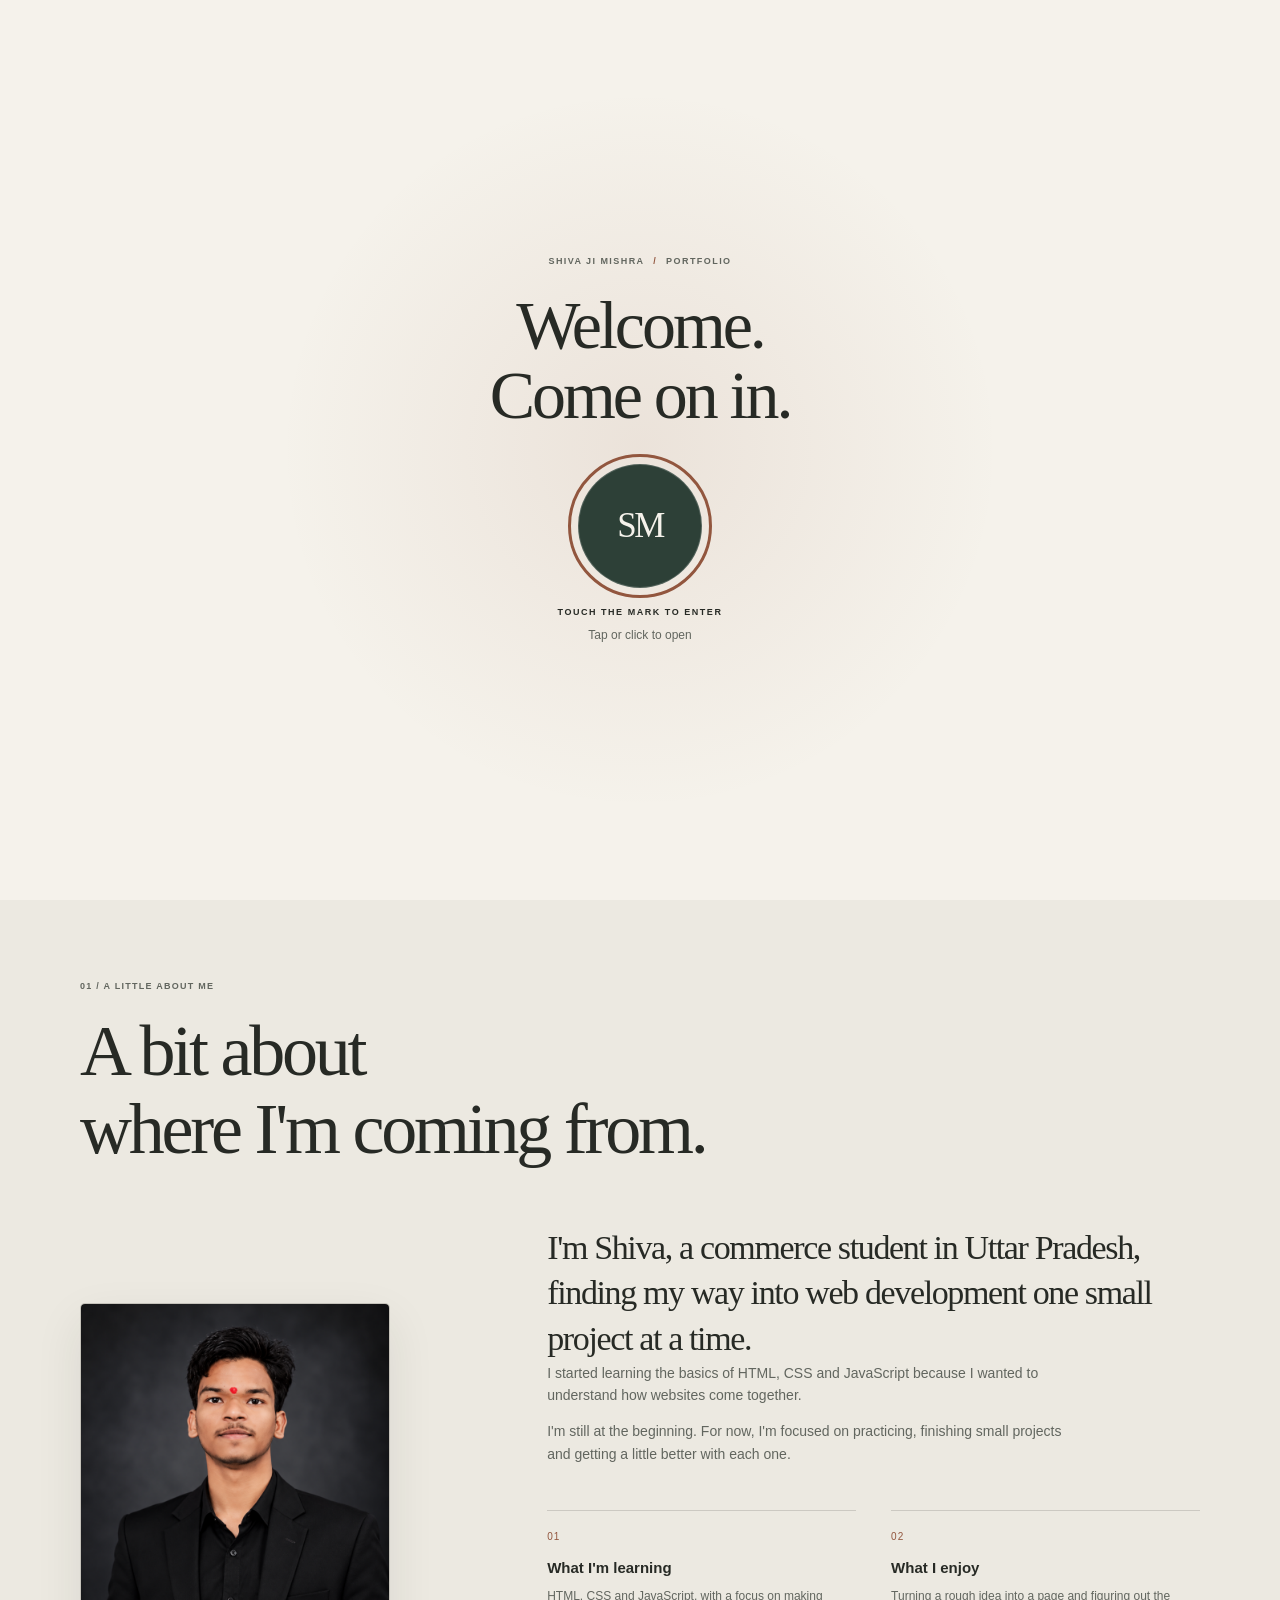
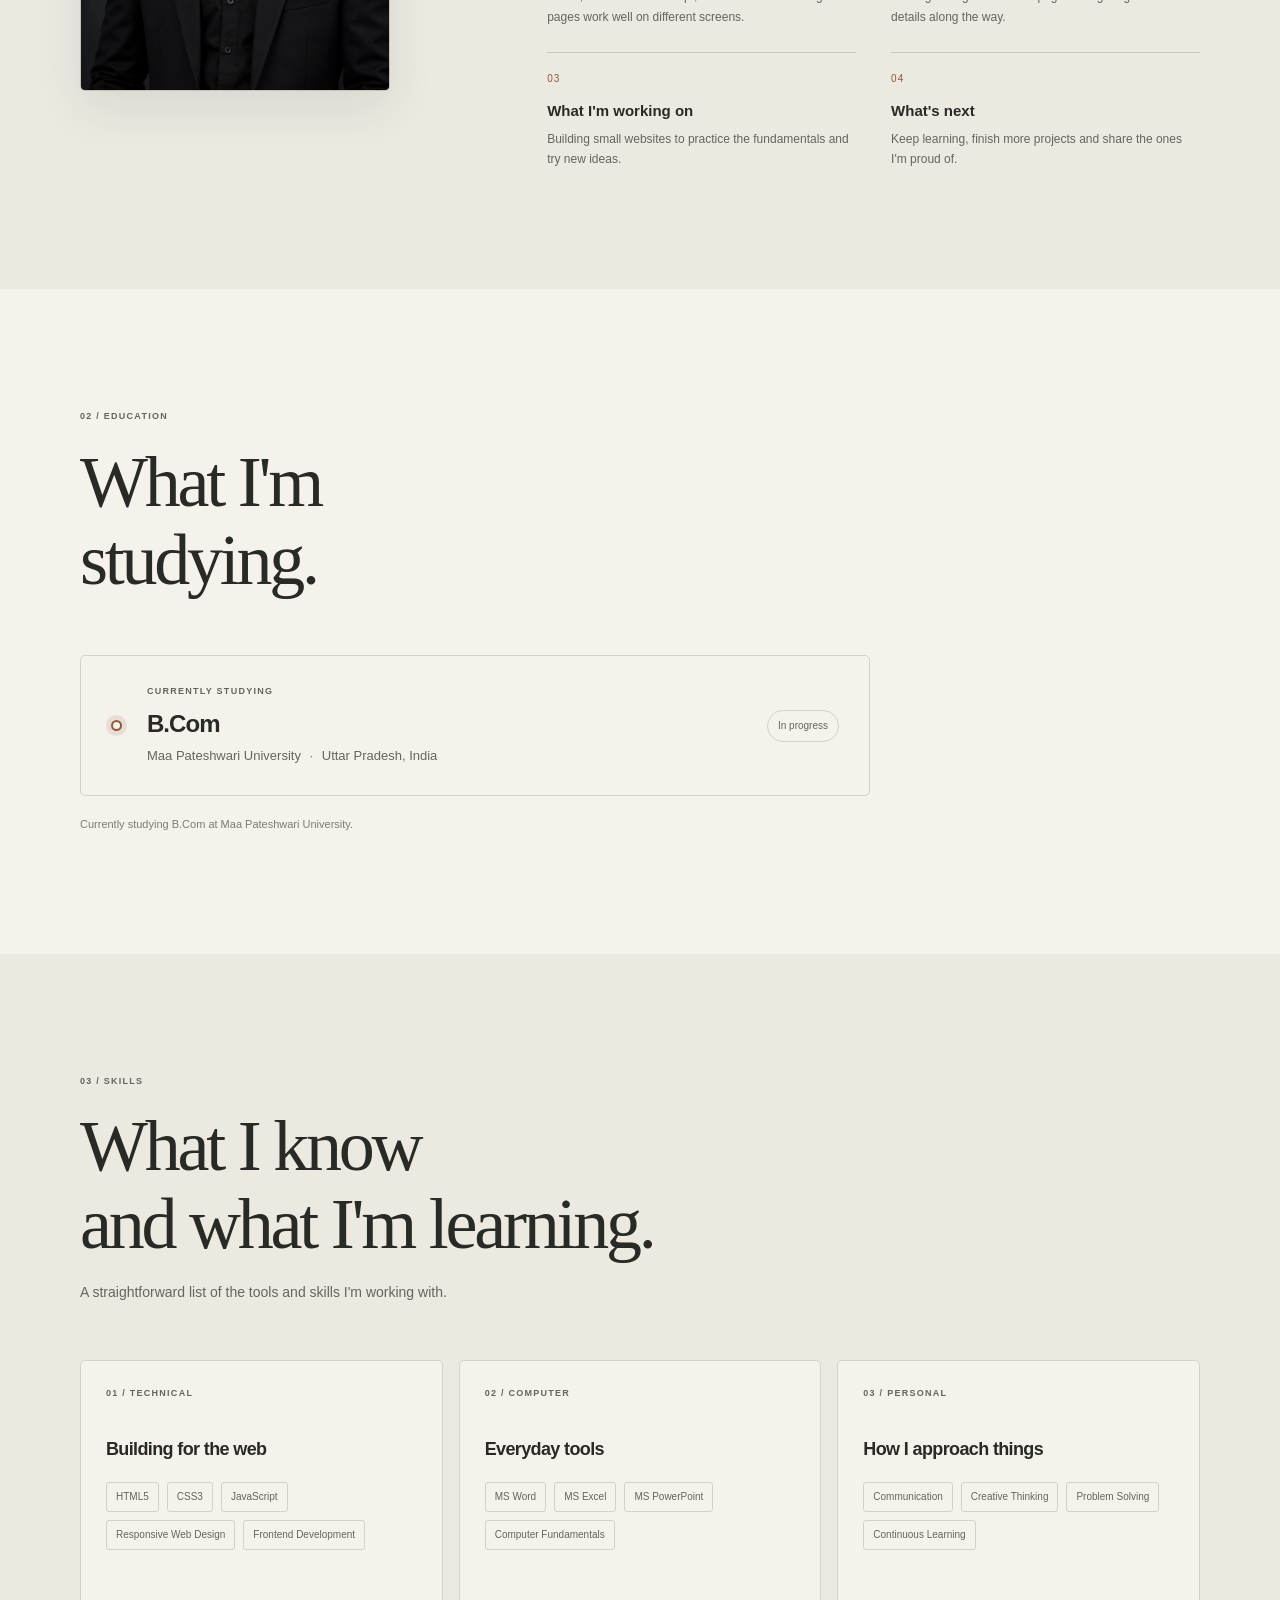
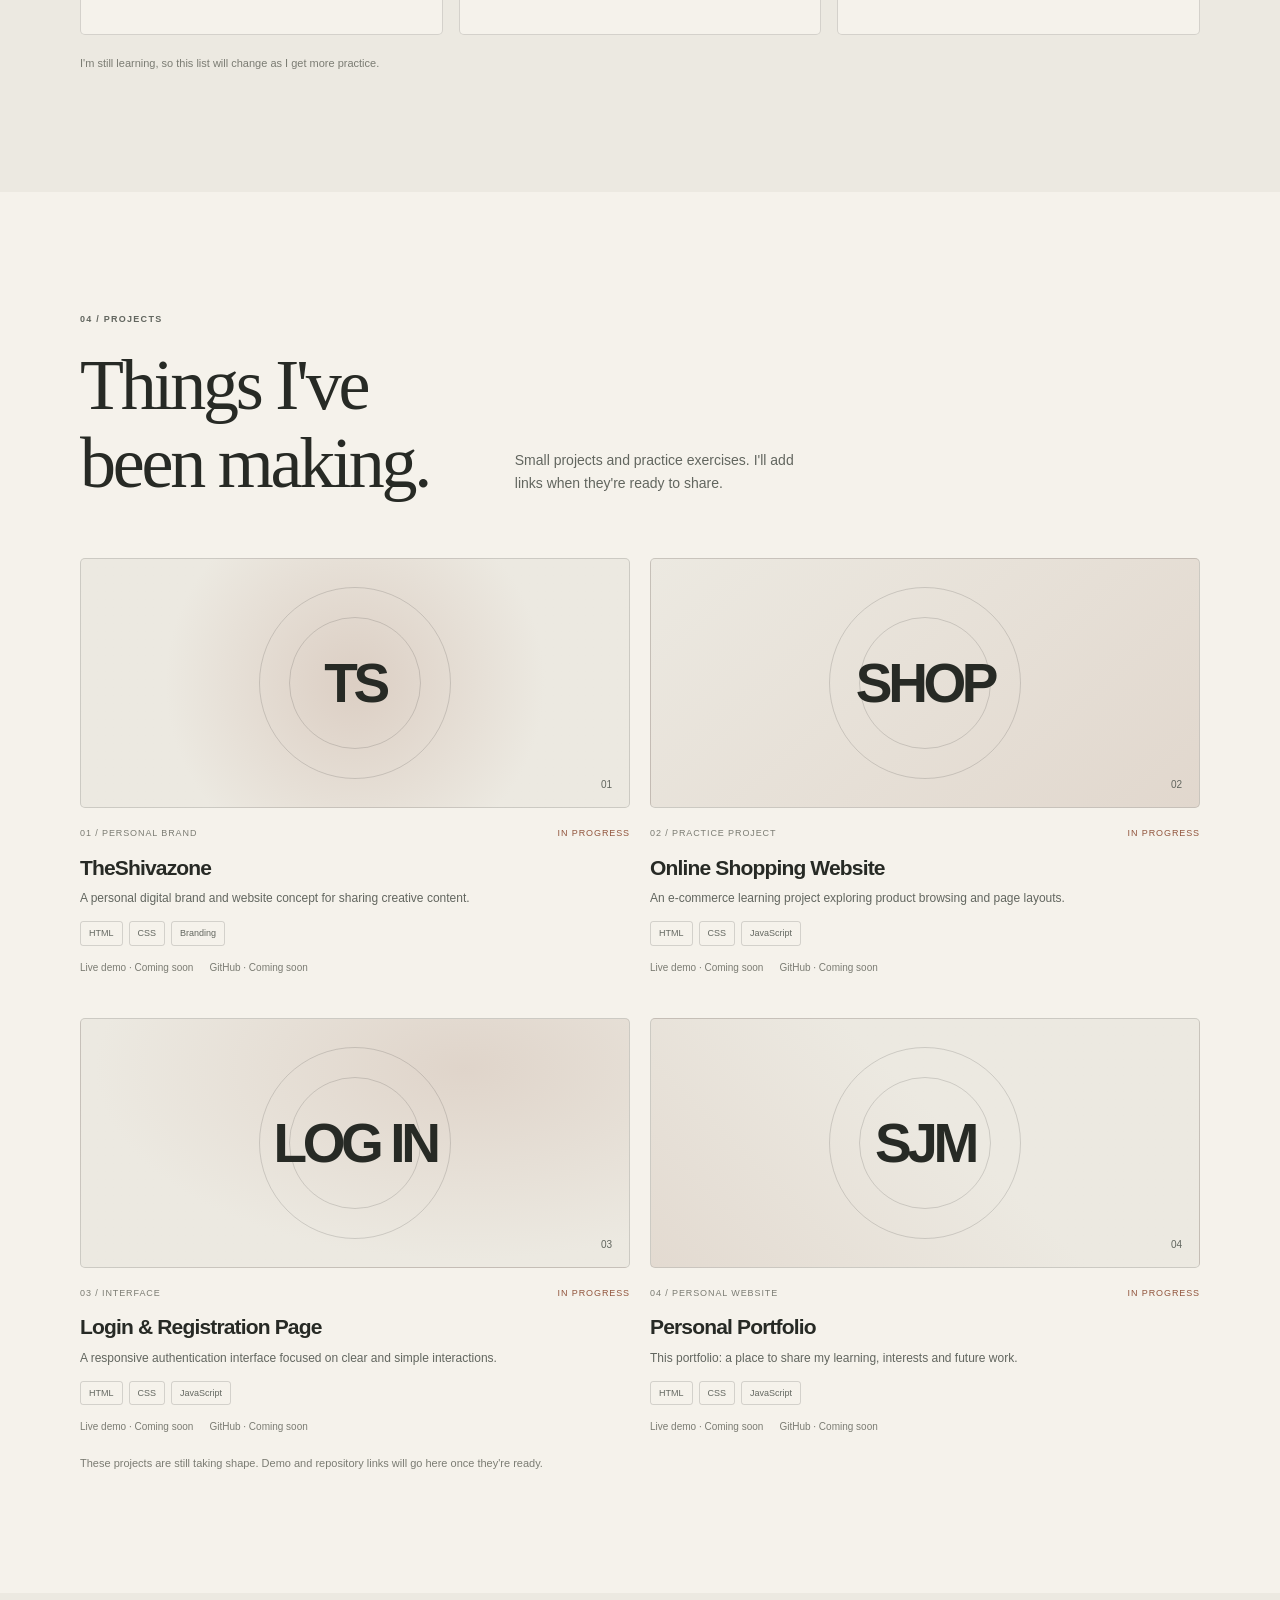
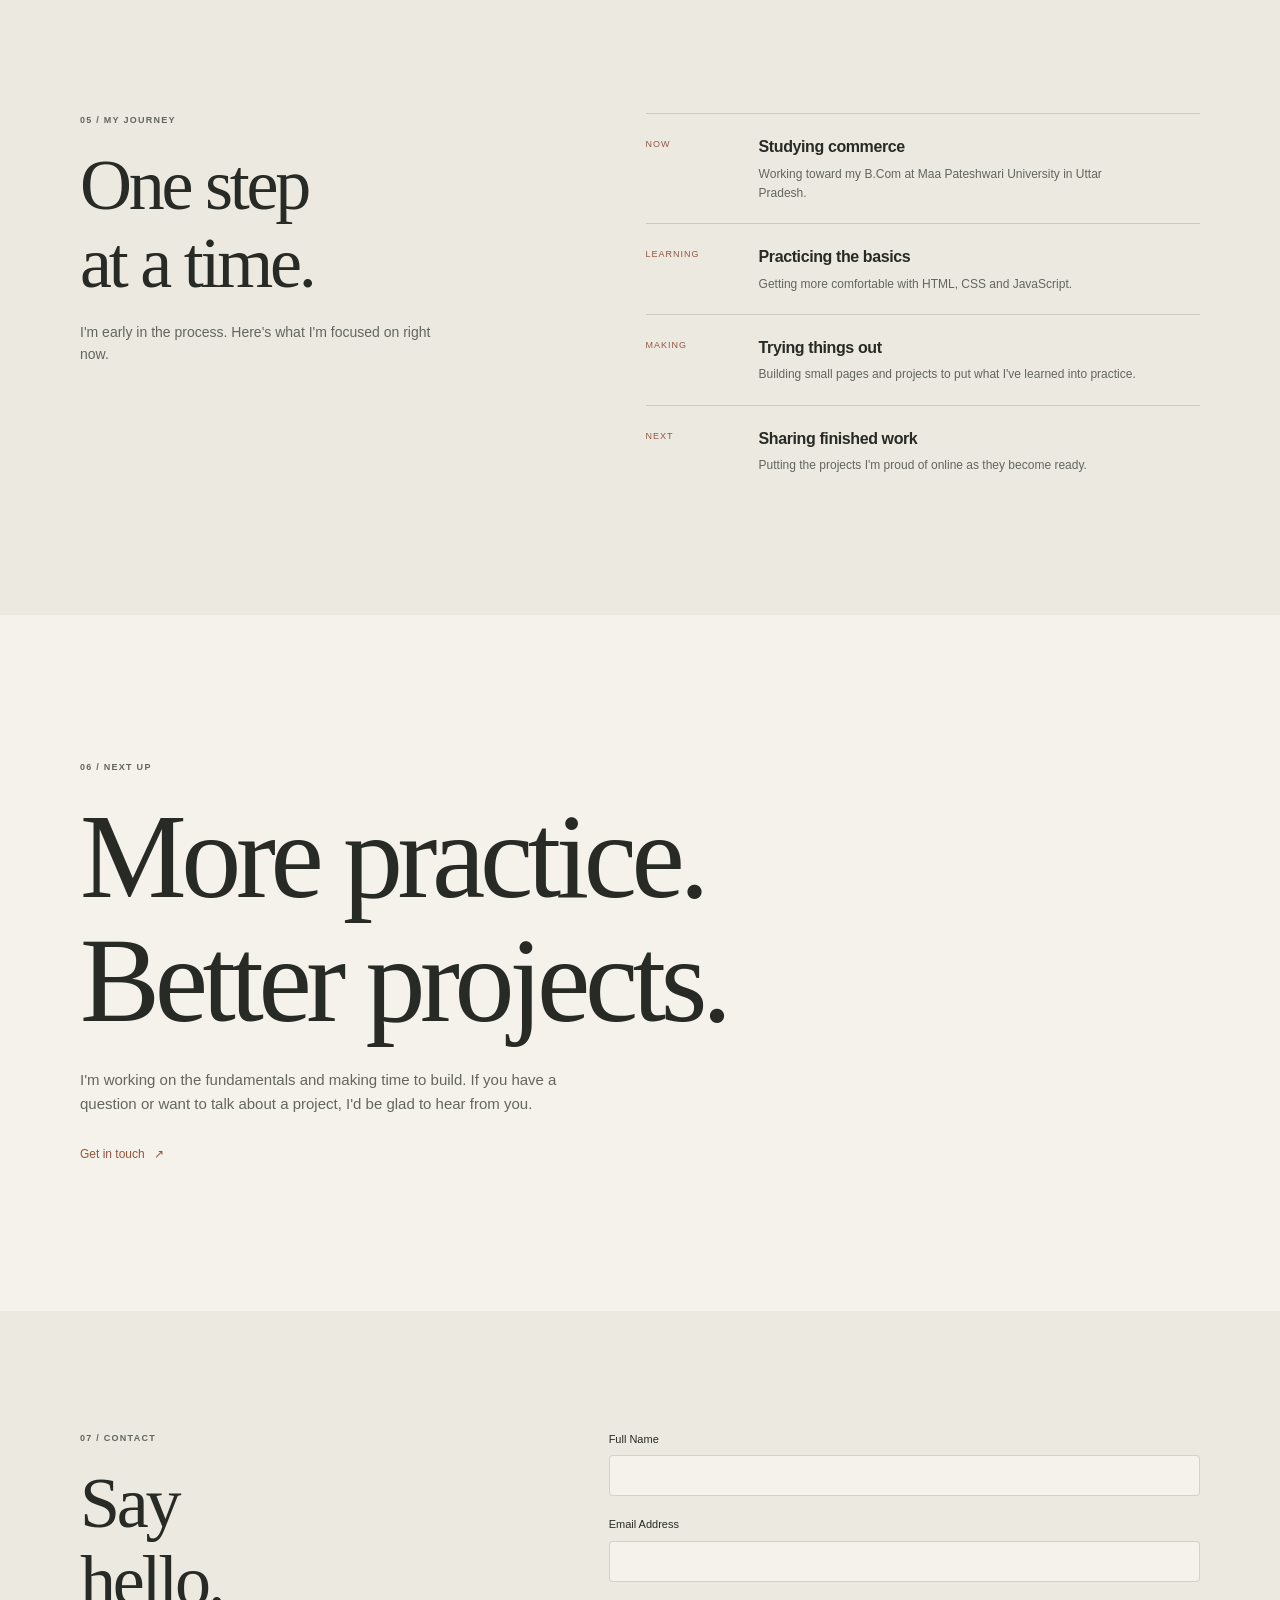
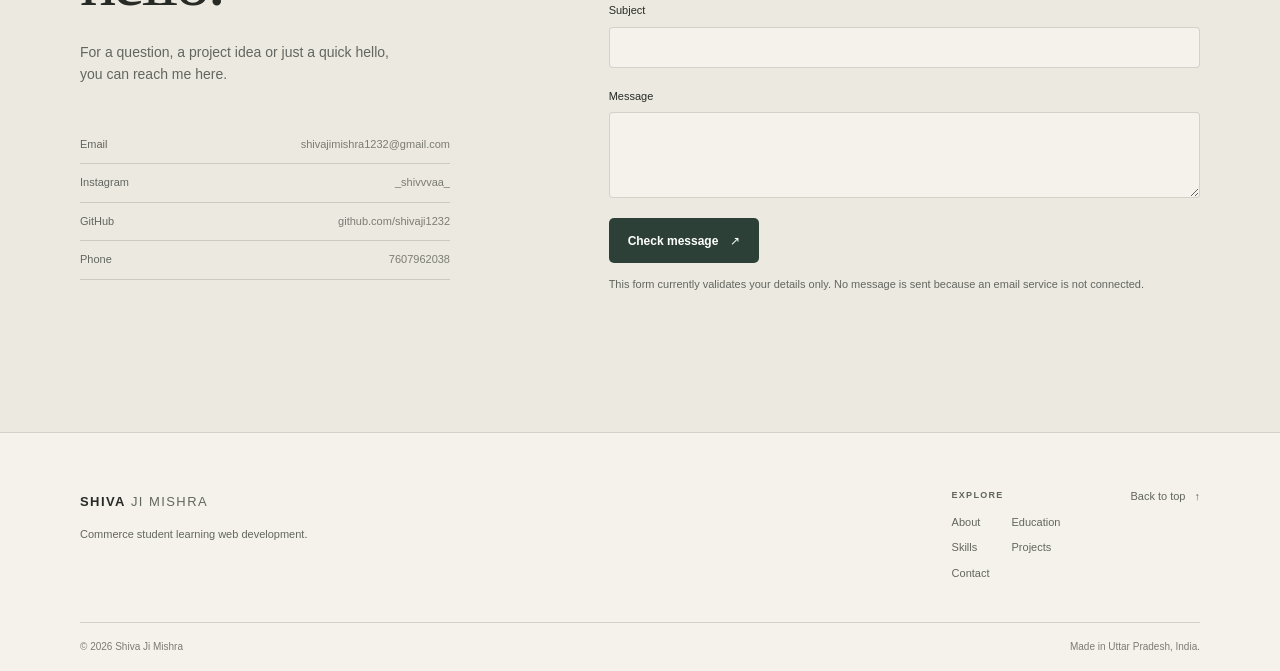
==== commit 6f268152: "Updated Shiva Ji Mishra Portfolio" ====
--- a/index.html
+++ b/index.html
@@ -15,6 +15,19 @@
   <script src="js/script.js" defer></script>
 </head>
 <body>
+  <div class="intro-gate" id="intro-gate" role="dialog" aria-modal="true" aria-labelledby="intro-title" hidden>
+    <div class="intro-gate-content">
+      <p class="intro-label">SHIVA JI MISHRA <span>/</span> PORTFOLIO</p>
+      <h1 id="intro-title">Welcome.<br>Come on in.</h1>
+      <button class="intro-trigger" id="intro-enter" type="button" aria-label="Open the portfolio">
+        <span class="intro-burst" aria-hidden="true"></span>
+        <span class="intro-icon" aria-hidden="true">SM</span>
+      </button>
+      <p class="intro-instruction">TOUCH THE MARK TO ENTER</p>
+      <p class="intro-hint">Tap or click to open</p>
+    </div>
+  </div>
+
   <a class="skip-link" href="#main">Skip to content</a>
 
   <header class="site-header">
@@ -40,7 +53,7 @@
     </nav>
   </header>
 
-  <main id="main">
+  <main id="main" tabindex="-1">
     <section class="hero section shell" id="home" aria-labelledby="hero-title">
       <div class="hero-copy reveal">
         <p class="eyebrow"><span class="status-dot"></span> COMMERCE STUDENT · UTTAR PRADESH, INDIA</p>
@@ -95,12 +108,12 @@
         <div class="timeline-mark" aria-hidden="true"></div>
         <div>
           <p class="eyebrow">CURRENTLY STUDYING</p>
-          <h3>D.Com</h3>
-          <p>KDC <span class="separator">·</span> Uttar Pradesh, India</p>
+          <h3>B.Com</h3>
+          <p>Maa Pateshwari University <span class="separator">·</span> Uttar Pradesh, India</p>
         </div>
         <span class="education-status">In progress</span>
       </div>
-      <p class="section-note">Currently studying D.Com at KDC.</p>
+      <p class="section-note">Currently studying B.Com at Maa Pateshwari University.</p>
     </section>
 
     <section class="section section-muted" id="skills" aria-labelledby="skills-title">
@@ -174,7 +187,7 @@
           <p class="heading-note">I'm early in the process. Here's what I'm focused on right now.</p>
         </div>
         <ol class="journey-list">
-          <li class="reveal"><span>NOW</span><div><h3>Studying commerce</h3><p>Working toward my D.Com at KDC in Uttar Pradesh.</p></div></li>
+          <li class="reveal"><span>NOW</span><div><h3>Studying commerce</h3><p>Working toward my B.Com at Maa Pateshwari University in Uttar Pradesh.</p></div></li>
           <li class="reveal"><span>LEARNING</span><div><h3>Practicing the basics</h3><p>Getting more comfortable with HTML, CSS and JavaScript.</p></div></li>
           <li class="reveal"><span>MAKING</span><div><h3>Trying things out</h3><p>Building small pages and projects to put what I've learned into practice.</p></div></li>
           <li class="reveal"><span>NEXT</span><div><h3>Sharing finished work</h3><p>Putting the projects I'm proud of online as they become ready.</p></div></li>
@@ -196,7 +209,7 @@
           <h2 id="contact-title">Say<br>hello.</h2>
           <p>For a question, a project idea or just a quick hello, you can reach me here.</p>
           <div class="contact-links" aria-label="Contact details and social profiles">
-            <p><span>Email</span><a href="mailto:shivajimishra1232@gmial.com">shivajimishra1232@gmial.com</a></p>
+            <p><span>Email</span><a href="mailto:shivajimishra1232@gmail.com">shivajimishra1232@gmail.com</a></p>
             <p><span>Instagram</span><a href="https://www.instagram.com/_shivvvaa_/" target="_blank" rel="noopener noreferrer">_shivvvaa_</a></p>
             <p><span>GitHub</span><a href="https://github.com/shivaji1232" target="_blank" rel="noopener noreferrer">github.com/shivaji1232</a></p>
             <p><span>Phone</span><a href="tel:7607962038">7607962038</a></p>
--- a/css/style.css
+++ b/css/style.css
@@ -258,7 +258,9 @@
   letter-spacing: -.045em;
 }
 
-.hero h1 { line-height: 1.02; }
+.hero h1 { font-size: clamp(52px, 7vw, 88px); line-height: 1.06; }
+.hero::before,
+.hero::after { display: none; }
 .hero-name { color: var(--accent); font-style: italic; }
 .hero-tagline,
 .about-lead { font-family: Georgia, "Times New Roman", serif; font-weight: 400; }
@@ -285,3 +287,137 @@
   .hero-actions { gap: 16px; }
   .button-primary { min-height: 48px; }
 }
+
+@keyframes gentle-rise {
+  from { opacity: 0; transform: translateY(12px); }
+  to { opacity: 1; transform: translateY(0); }
+}
+
+@keyframes portrait-arrive {
+  from { opacity: 0; transform: translateY(10px) scale(.985); }
+  to { opacity: 1; transform: translateY(0) scale(1); }
+}
+
+@keyframes header-arrive {
+  from { opacity: 0; transform: translateY(-8px); }
+  to { opacity: 1; transform: translateY(0); }
+}
+
+@media (prefers-reduced-motion: no-preference) {
+  .js .site-header { animation: header-arrive .55s .04s both; }
+  .js .hero-copy.is-visible > .eyebrow { animation: gentle-rise .5s .04s both; }
+  .js .hero-copy.is-visible > h1 { animation: gentle-rise .55s .1s both; }
+  .js .hero-copy.is-visible > .hero-tagline { animation: gentle-rise .55s .16s both; }
+  .js .hero-copy.is-visible > .hero-intro { animation: gentle-rise .55s .22s both; }
+  .js .hero-copy.is-visible > .role-line { animation: gentle-rise .55s .28s both; }
+  .js .hero-copy.is-visible > .hero-actions { animation: gentle-rise .55s .34s both; }
+  .js .profile-photo.reveal.is-visible { animation: portrait-arrive .75s .12s both; }
+
+  .js .skill-grid .skill-card.reveal,
+  .js .project-grid .project-card.reveal,
+  .js .journey-list > li.reveal { transition-delay: .08s; }
+  .js .skill-grid .skill-card.reveal:nth-child(3),
+  .js .project-grid .project-card.reveal:nth-child(3),
+  .js .journey-list > li.reveal:nth-child(3) { transition-delay: .16s; }
+  .js .project-grid .project-card.reveal:nth-child(4),
+  .js .journey-list > li.reveal:nth-child(4) { transition-delay: .24s; }
+}
+
+.intro-gate[hidden] { display: none !important; }
+.intro-gate {
+  position: fixed;
+  z-index: 1000;
+  inset: 0;
+  display: grid;
+  overflow: hidden;
+  place-items: center;
+  padding: 24px;
+  background: var(--bg);
+  color: var(--text);
+}
+.intro-gate::before {
+  position: absolute;
+  inset: 0;
+  background: radial-gradient(circle at center, color-mix(in srgb, var(--accent) 10%, transparent), transparent 46%);
+  content: "";
+  pointer-events: none;
+}
+.intro-gate-content { position: relative; z-index: 1; display: flex; flex-direction: column; align-items: center; text-align: center; }
+.intro-label { margin: 0 0 21px; color: var(--muted); font-size: 9px; font-weight: 650; letter-spacing: .16em; }
+.intro-label span { padding-inline: 5px; color: var(--accent); }
+.intro-gate h1 { margin: 0; font-family: Georgia, "Times New Roman", serif; font-size: clamp(42px, 7vw, 68px); font-weight: 400; line-height: 1.03; letter-spacing: -.045em; }
+.intro-trigger {
+  position: relative;
+  display: grid;
+  width: 124px;
+  aspect-ratio: 1;
+  place-items: center;
+  isolation: isolate;
+  margin: 34px 0 17px;
+  border: 1px solid rgba(255, 255, 255, .18);
+  border-radius: 50%;
+  background: #2d4037;
+  color: #f5f2eb;
+  cursor: pointer;
+  touch-action: manipulation;
+  transition: transform .2s ease, box-shadow .2s ease;
+}
+:root[data-theme="dark"] .intro-trigger { border-color: rgba(25, 28, 24, .2); background: #d29a79; color: #191c18; }
+.intro-trigger:hover { transform: scale(1.04); box-shadow: 0 0 0 8px color-mix(in srgb, var(--accent) 10%, transparent); }
+.intro-trigger:focus-visible { outline: 3px solid var(--accent); outline-offset: 7px; }
+.intro-icon { font-family: Georgia, "Times New Roman", serif; font-size: 35px; letter-spacing: -.07em; }
+.intro-trigger::before,
+.intro-trigger::after {
+  position: absolute;
+  inset: 0;
+  border: 1px solid var(--accent);
+  border-radius: inherit;
+  content: "";
+  opacity: 0;
+  pointer-events: none;
+}
+.intro-burst {
+  position: absolute;
+  z-index: -1;
+  inset: -112px;
+  border-radius: 50%;
+  background: repeating-conic-gradient(from 0deg, transparent 0deg 12deg, color-mix(in srgb, var(--accent) 72%, transparent) 13deg 14deg, transparent 15deg 30deg);
+  mask: radial-gradient(circle, transparent 0 21%, #000 25% 48%, transparent 62%);
+  -webkit-mask: radial-gradient(circle, transparent 0 21%, #000 25% 48%, transparent 62%);
+  opacity: 0;
+  pointer-events: none;
+}
+.intro-instruction { margin: 0; color: var(--text); font-size: 9px; font-weight: 650; letter-spacing: .17em; }
+.intro-hint { margin: 7px 0 0; color: var(--muted); font-size: 12px; }
+.intro-locked { overflow: hidden; }
+
+@keyframes gate-dismiss {
+  0%, 52% { opacity: 1; }
+  100% { opacity: 0; visibility: hidden; }
+}
+@keyframes icon-burst {
+  0% { opacity: 1; transform: scale(1) rotate(0); }
+  24% { opacity: 1; transform: scale(.78) rotate(-8deg); }
+  100% { opacity: 0; transform: scale(1.65) rotate(10deg); }
+}
+@keyframes burst-rays {
+  0% { opacity: 0; transform: scale(.15) rotate(0); }
+  28% { opacity: .9; }
+  100% { opacity: 0; transform: scale(1.08) rotate(28deg); }
+}
+@keyframes shockwave {
+  0% { opacity: .8; transform: scale(.65); }
+  100% { opacity: 0; transform: scale(3.2); }
+}
+@media (prefers-reduced-motion: no-preference) {
+  .intro-gate.is-opening { animation: gate-dismiss .82s .05s cubic-bezier(.2, .7, .25, 1) both; pointer-events: none; }
+  .intro-gate.is-opening .intro-trigger { animation: icon-burst .62s cubic-bezier(.2, .7, .25, 1) both; }
+  .intro-gate.is-opening .intro-burst { animation: burst-rays .74s ease-out both; }
+  .intro-gate.is-opening .intro-trigger::before { animation: shockwave .7s ease-out both; }
+  .intro-gate.is-opening .intro-trigger::after { animation: shockwave .7s .12s ease-out both; }
+}
+
+@media (max-width: 600px) {
+  .intro-gate h1 { font-size: clamp(42px, 11vw, 58px); }
+  .intro-trigger { width: 112px; }
+}
